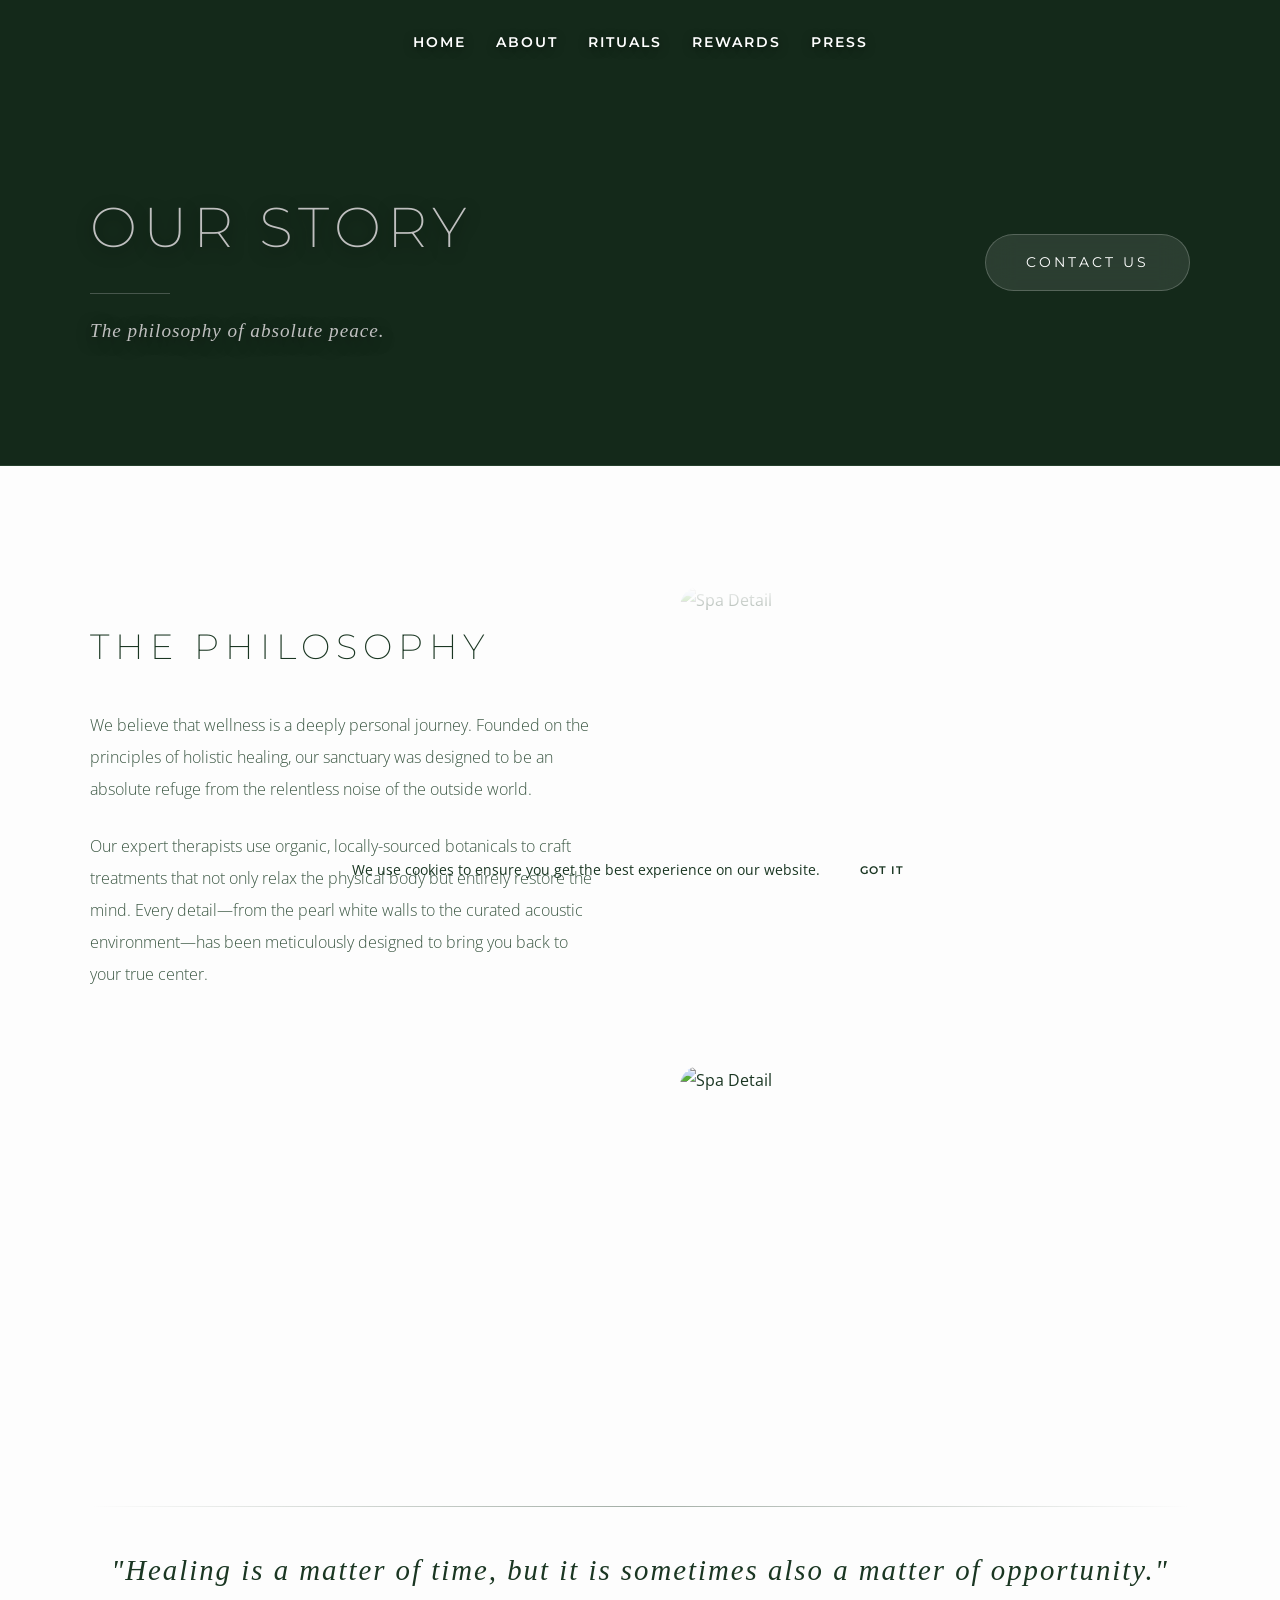
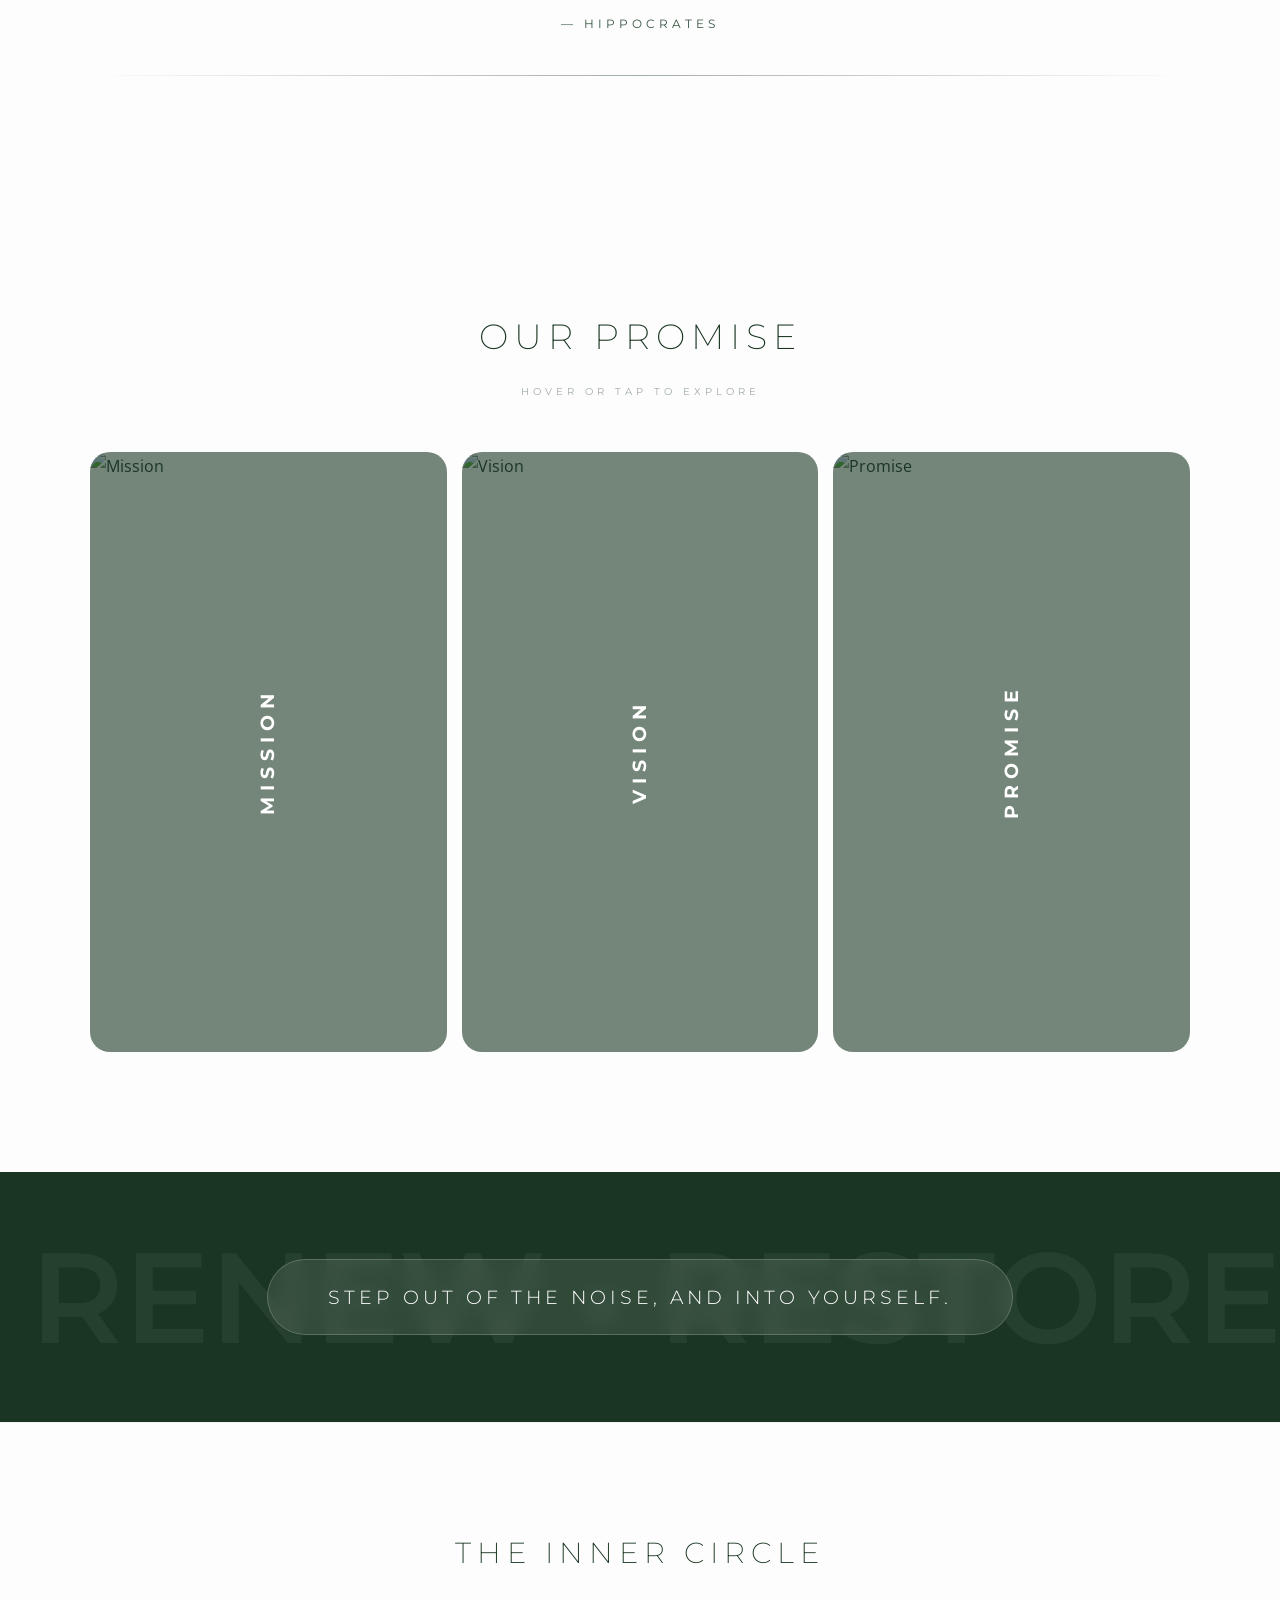
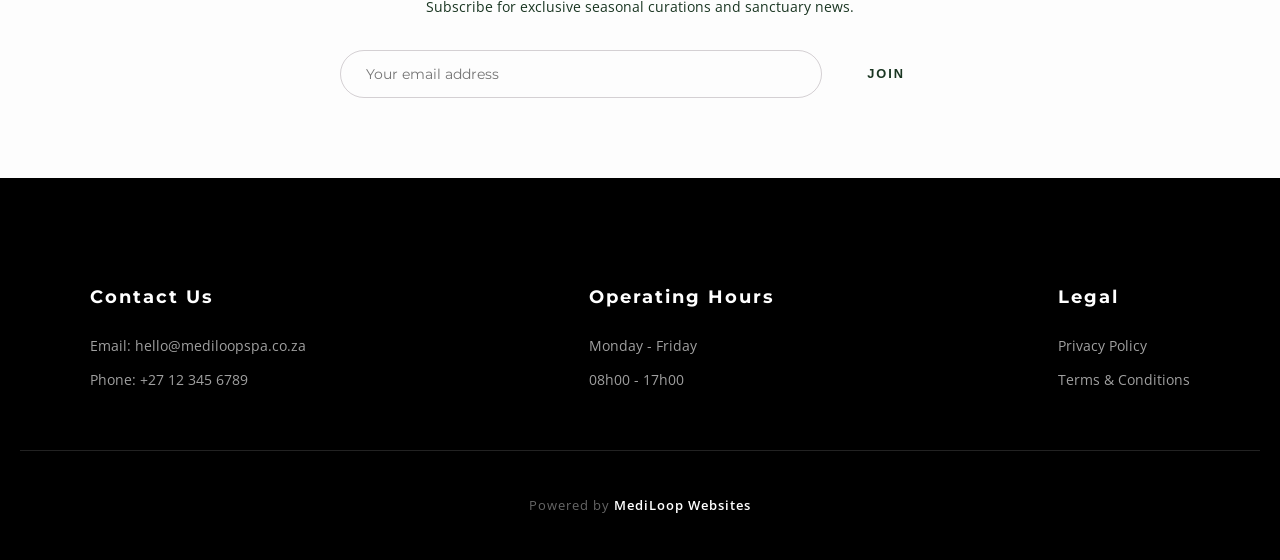
==== about.html @ dcdb5afd "Initial commit" ====
<!DOCTYPE html>
<html lang="en">
<head>
    <meta charset="UTF-8">
    <meta name="viewport" content="width=device-width, initial-scale=1.0">
    <title>MediLoop | Our Story</title>
    <link rel="stylesheet" href="globals.css">
</head>
<body>

    <nav>
        <a href="index.html">Home</a>
        <a href="about.html">About</a>
        <a href="rituals.html">Rituals</a>
        <a href="rewards.html">Rewards</a>
        <a href="press.html">Press</a>
    </nav>

    <header class="hero subpage-hero-new">
        <div class="container hero-split">
            <div class="hero-left">
                <h1>OUR STORY</h1>
                <hr class="hero-line">
                <p>The philosophy of absolute peace.</p>
            </div>
            <div class="hero-right">
                <a href="#" class="btn-glass">CONTACT US</a>
            </div>
        </div>
    </header>

    <section class="philosophy-sticky-section">
        <div class="container philosophy-grid">
            <div class="philosophy-text-wrapper">
                <div class="philosophy-text-sticky">
                    <h2 class="editorial-heading" style="color: var(--brand-anchor); margin-bottom: 30px;">THE PHILOSOPHY</h2>
                    <p>We believe that wellness is a deeply personal journey. Founded on the principles of holistic healing, our sanctuary was designed to be an absolute refuge from the relentless noise of the outside world.</p>
                    <p>Our expert therapists use organic, locally-sourced botanicals to craft treatments that not only relax the physical body but entirely restore the mind. Every detail—from the pearl white walls to the curated acoustic environment—has been meticulously designed to bring you back to your true center.</p>
                </div>
            </div>

            <div class="philosophy-image-window">
                <div class="philosophy-image-track">
                    <img src="https://vafzjdqepmuunwqhzunz.supabase.co/storage/v1/object/public/branding/Spa%20image%203.png" alt="Spa Detail" class="scroll-img">
                    <img src="https://vafzjdqepmuunwqhzunz.supabase.co/storage/v1/object/public/branding/Social%20Media.png" alt="Spa Detail" class="scroll-img">
                    <img src="https://vafzjdqepmuunwqhzunz.supabase.co/storage/v1/object/public/branding/Spa%20Image%201.png" alt="Spa Detail" class="scroll-img">

                    <img src="https://vafzjdqepmuunwqhzunz.supabase.co/storage/v1/object/public/branding/Spa%20image%203.png" alt="Spa Detail" class="scroll-img">
                    <img src="https://vafzjdqepmuunwqhzunz.supabase.co/storage/v1/object/public/branding/Social%20Media.png" alt="Spa Detail" class="scroll-img">
                    <img src="https://vafzjdqepmuunwqhzunz.supabase.co/storage/v1/object/public/branding/Spa%20Image%201.png" alt="Spa Detail" class="scroll-img">
                </div>
            </div>
        </div>
    </section>

    <section class="quote-break-section">
        <div class="container text-center">
            <hr class="slick-fade-line">
            <h3 class="quote-break-text">"Healing is a matter of time, but it is sometimes also a matter of opportunity."</h3>
            <p class="quote-break-author">— HIPPOCRATES</p>
            <hr class="slick-fade-line">
        </div>
    </section>

    <section class="accordion-section">
        <div class="container">
            <h2 class="editorial-heading text-center" style="color: var(--brand-anchor); margin-bottom: 15px;">OUR PROMISE</h2>

            <p class="accordion-hint text-center">Hover or tap to explore</p>

            <div class="accordion-container">
                <div class="accordion-item">
                    <img src="https://vafzjdqepmuunwqhzunz.supabase.co/storage/v1/object/public/branding/SocialMedia3.png" alt="Mission">
                    <div class="accordion-overlay">
                        <h3 class="vertical-title">MISSION</h3>
                        <div class="accordion-content">
                            <h3>OUR MISSION</h3>
                            <p>To provide an unparalleled environment of peace and clinical excellence, empowering our clients to achieve profound physical and mental restoration.</p>
                        </div>
                    </div>
                </div>
                <div class="accordion-item">
                    <img src="https://vafzjdqepmuunwqhzunz.supabase.co/storage/v1/object/public/branding/Social%20Media%204.png" alt="Vision">
                    <div class="accordion-overlay">
                        <h3 class="vertical-title">VISION</h3>
                        <div class="accordion-content">
                            <h3>OUR VISION</h3>
                            <p>To become the leading sanctuary for holistic wellness, seamlessly blending ancient healing traditions with modern, sophisticated luxury.</p>
                        </div>
                    </div>
                </div>
                <div class="accordion-item">
                    <img src="https://vafzjdqepmuunwqhzunz.supabase.co/storage/v1/object/public/branding/Social%20Media%202.png" alt="Promise">
                    <div class="accordion-overlay">
                        <h3 class="vertical-title">PROMISE</h3>
                        <div class="accordion-content">
                            <h3>OUR PROMISE</h3>
                            <p>We promise uncompromising attention to detail, complete discretion, and a deeply personalized journey tailored uniquely to your body's needs.</p>
                        </div>
                    </div>
                </div>
            </div>
        </div>
    </section>

    <section class="manifesto-marquee">
        <div class="marquee-bg">
            <span>RESTORE • RECONNECT • RENEW • RESTORE • RECONNECT • RENEW •</span>
        </div>
        <div class="manifesto-pill-box">
            <h3>STEP OUT OF THE NOISE, AND INTO YOURSELF.</h3>
        </div>
    </section>

    <section class="newsletter-section" style="background-color: var(--brand-canvas); padding: 80px 20px; border-top: 1px solid rgba(46, 26, 41, 0.05);">
        <div class="container text-center" style="max-width: 600px;">
            <h2 class="editorial-heading" style="color: var(--brand-anchor); margin-bottom: 15px; font-size: 1.8rem;">THE INNER CIRCLE</h2>
            <p style="color: var(--text-main); margin-bottom: 30px; font-size: 0.9rem;">Subscribe for exclusive seasonal curations and sanctuary news.</p>
            <div style="display: flex; gap: 10px; justify-content: center; flex-wrap: wrap;">
                <input type="email" id="subscriber-email" placeholder="Your email address" style="flex: 1; min-width: 250px; padding: 15px 25px; border-radius: 30px; border: 1px solid rgba(46, 26, 41, 0.2); outline: none; font-family: 'Montserrat', sans-serif; font-size: 0.85rem; background: transparent; color: var(--text-main);">
                <button onclick="submitEmail()" style="background: var(--brand-anchor); color: var(--brand-canvas); border: none; padding: 15px 35px; border-radius: 30px; cursor: pointer; text-transform: uppercase; letter-spacing: 2px; font-size: 0.8rem; font-weight: bold; transition: transform 0.3s;">Join</button>
            </div>
            <p id="subscription-msg" style="font-size: 0.8rem; margin-top: 15px; display: none;"></p>
        </div>
    </section>

    <footer class="footer-dark">
        <div class="footer-grid">
            <div class="footer-col">
                <h4>Contact Us</h4>
                <p>Email: hello@mediloopspa.co.za</p>
                <p>Phone: +27 12 345 6789</p>
            </div>
            <div class="footer-col">
                <h4>Operating Hours</h4>
                <p>Monday - Friday</p>
                <p>08h00 - 17h00</p>
            </div>
            <div class="footer-col">
                <h4>Legal</h4>
                <a href="#">Privacy Policy</a>
                <a href="#">Terms & Conditions</a>
            </div>
        </div>
        <div class="footer-bottom">
            <p>Powered by <a href="https://mediloop.co.za">MediLoop Websites</a></p>
        </div>
    </footer>

    <div id="cookie-banner" style="position: fixed; bottom: 0; left: 0; width: 100%; background: var(--brand-anchor); color: var(--brand-canvas); padding: 15px 20px; text-align: center; z-index: 9999; font-family: 'Open Sans', sans-serif; font-size: 0.85rem; box-sizing: border-box; display: flex; justify-content: center; align-items: center; gap: 15px; flex-wrap: wrap;">
        <span>We use cookies to ensure you get the best experience on our website.</span>
        <button onclick="acceptCookies()" style="padding: 8px 25px; background: var(--brand-canvas); color: var(--brand-anchor); border: none; border-radius: 20px; cursor: pointer; font-weight: 600; font-family: 'Montserrat', sans-serif; text-transform: uppercase; letter-spacing: 1px; font-size: 0.7rem; transition: transform 0.3s;">Got it</button>
    </div>

    <script>
        // Cookie Banner Logic
        function acceptCookies() {
            document.getElementById('cookie-banner').style.display = 'none';
            localStorage.setItem('cookiesAccepted', 'true');
        }
        window.onload = function() {
            if (localStorage.getItem('cookiesAccepted') === 'true') {
                const banner = document.getElementById('cookie-banner');
                if (banner) banner.style.display = 'none';
            }
        };

        // Newsletter Logic
        async function submitEmail() {
            const emailInput = document.getElementById('subscriber-email');
            const msgBox = document.getElementById('subscription-msg');
            const email = emailInput.value.trim();

            if (!email || !email.includes('@')) {
                msgBox.style.display = 'block';
                msgBox.style.color = '#ff6b6b';
                msgBox.innerText = "Please enter a valid email address.";
                return;
            }

            // REMINDER: Replace these with your actual Supabase Keys and set up Vercel Environment Variables!
            const supabaseUrl = 'SUPABAS_URL_KEY;
            const supabaseKey = 'SUPABAS_ANON_KEY;

            try {
                const response = await fetch(`${supabaseUrl}/rest/v1/mailing_list`, {
                    method: 'POST',
                    headers: {
                        'apikey': supabaseKey,
                        'Authorization': `Bearer ${supabaseKey}`,
                        'Content-Type': 'application/json',
                        'Prefer': 'return=minimal'
                    },
                    body: JSON.stringify({ email_address: email })
                });

                if (response.ok) {
                    msgBox.style.display = 'block';
                    msgBox.style.color = 'var(--brand-accent)'; 
                    msgBox.innerText = "Welcome to the Inner Circle.";
                    emailInput.value = ''; 
                } else {
                    throw new Error("Already subscribed or network error.");
                }
            } catch (error) {
                msgBox.style.display = 'block';
                msgBox.style.color = 'var(--brand-medium)'; 
                msgBox.innerText = "You are already on our list, or an error occurred.";
            }
        }
    </script>
</body>
</html>
---- globals.css ----
/* =========================================
   MASTER SPA TEMPLATE STYLES
   ========================================= */

@import url('https://fonts.googleapis.com/css2?family=Great+Vibes&family=Playfair+Display:ital,wght@0,400;0,600;1,400&family=Montserrat:wght@200;300;400;600&family=Open+Sans:wght@300;400;600&display=swap');

:root {
    --bg-pearl: #FDFDFD;
    --forest-green: #1A3622;
    --text-muted: #3A5642;
}

/* --- GLOBAL LAYOUT FIXES --- */
html, body {
    margin: 0;
    padding: 0;
    width: 100%;
    overflow-x: hidden; 
    scroll-behavior: smooth;
}

body {
    font-family: 'Open Sans', sans-serif;
    background-color: var(--bg-pearl);
    color: var(--forest-green);
    line-height: 1.8;
}

h1, h2, h3, h4, .btn, .btn-glass-hero, .metric-number {
    font-family: 'Montserrat', sans-serif;
    letter-spacing: 2px;
}

.container {
    max-width: 1100px;
    margin: 0 auto;
    padding: 0 20px;
}
.text-center {
    text-align: center;
}

/* --- PERFECTED TRANSPARENT NAVIGATION BAR --- */
nav {
    position: absolute; /* Keeps it purely at the top of the page without following down */
    top: 0; left: 0; width: 100%;
    background-color: transparent; /* Completely clear */
    padding: 30px 0;
    z-index: 1000;
    display: flex;
    justify-content: center;
    align-items: center;
}
nav a { 
    margin: 0 15px; 
    text-decoration: none; 
    color: #FFFFFF; 
    font-size: 0.85rem; 
    font-weight: 600; 
    text-transform: uppercase; 
    transition: color 0.3s ease;
    white-space: nowrap; 
    font-family: 'Montserrat', sans-serif;
    letter-spacing: 2px;
    text-shadow: 0 2px 10px rgba(0, 0, 0, 0.5); /* Ensures text is visible over the image */
}
nav a:hover {
    color: var(--forest-green);
}

/* --- FULL-SCREEN HERO SECTION --- */
.hero {
    height: 100vh;
    width: 100%;
    background: url('https://vafzjdqepmuunwqhzunz.supabase.co/storage/v1/object/public/branding/MediLoop%20Websites.png') center/cover no-repeat;
    display: flex;
    align-items: center;
    justify-content: center;
    text-align: center;
    position: relative;
}
.hero::before {
    content: '';
    position: absolute;
    top: 0; left: 0; width: 100%; height: 100%;
    background: rgba(0, 0, 0, 0.25); 
}
.hero-content {
    position: relative;
    z-index: 1;
    display: flex;
    flex-direction: column;
    align-items: center;
}
.hero-pre-title {
    font-family: 'Montserrat', sans-serif;
    font-weight: 300;
    font-size: 0.9rem;
    letter-spacing: 8px;
    text-transform: uppercase;
    color: #FFFFFF;
    margin-bottom: 20px;
}
.hero-main-title {
    margin: 0 0 20px 0;
    line-height: 0.8; /* Pulls the words closer together */
    text-align: center;
}
.serif-title {
    font-family: 'Playfair Display', serif;
    font-size: 3.5rem;
    font-weight: 400;
    color: #FFFFFF;
    letter-spacing: 4px;
}
.script-title {
    font-family: 'Great Vibes', cursive;
    font-size: 7.5rem; /* Massive flowing script */
    font-weight: 400;
    color: #FFFFFF;
    display: block;
    margin-top: -25px; /* Overlaps it over the serif text */
    margin-left: 60px; /* Pushes it slightly right for asymmetry */
    text-shadow: 0 0 20px rgba(255, 255, 255, 0.4); /* Adds the subtle glow from the photo */
}
.hero-quote {
    font-size: 1rem;
    font-weight: 300;
    margin-bottom: 40px;
    color: rgba(255, 255, 255, 0.9);
    letter-spacing: 1px;
}

/* --- THE NEW GLASSMORPHIC HERO BUTTON --- */
.btn-glass-hero {
    display: inline-block;
    padding: 15px 50px;
    background: rgba(255, 255, 255, 0.1); 
    backdrop-filter: blur(8px);
    -webkit-backdrop-filter: blur(8px);
    border: 2px solid var(--forest-green); /* Thick green border */
    color: #FFFFFF;
    text-decoration: none;
    border-radius: 40px;
    text-transform: uppercase;
    font-size: 0.9rem;
    font-weight: 600;
    letter-spacing: 2px;
    transition: all 0.3s ease;
    text-shadow: 0 2px 10px rgba(0,0,0,0.4); 
}
.btn-glass-hero:hover {
    background: var(--forest-green);
    color: var(--bg-pearl);
    transform: translateY(-3px);
    box-shadow: 0 10px 20px rgba(26, 54, 34, 0.3);
}

/* Regular button style kept for other elements if needed */
.btn {
    display: inline-block;
    padding: 15px 70px; 
    background-color: var(--forest-green);
    color: var(--bg-pearl);
    text-decoration: none;
    border-radius: 30px;
    text-transform: uppercase;
    font-size: 0.85rem;
    font-weight: 600;
    transition: transform 0.3s, box-shadow 0.3s;
}
.btn:hover { 
    transform: translateY(-3px); 
    box-shadow: 0 10px 20px rgba(26, 54, 34, 0.2); 
}

/* --- WELCOME SECTION --- */
.welcome-section {
    max-width: 800px; 
    margin: 120px auto;
    padding: 0 20px;
    text-align: center; 
}
.welcome-text h2 { 
    font-family: 'Montserrat', sans-serif;
    font-weight: 200; 
    font-size: 2.2rem; 
    margin-bottom: 30px; 
    text-transform: uppercase; 
    letter-spacing: 6px; 
    color: var(--forest-green);
    line-height: 1.4;
}
.welcome-text p {
    font-size: 1rem;
    color: var(--text-muted);
    margin-bottom: 20px;
    line-height: 2; 
}

/* --- GLASSMORPHIC METRICS SECTION (WITH GLOW) --- */
.metrics-section {
    padding: 120px 20px;
    position: relative;
    background: url('https://vafzjdqepmuunwqhzunz.supabase.co/storage/v1/object/public/branding/Onboarding.jpg') center/cover no-repeat;
    display: flex;
    justify-content: center;
    align-items: center;
}
.metrics-glass-box {
    background: rgba(255, 255, 255, 0.65);
    max-width: 1100px;
    width: 100%;
    padding: 80px 40px;
    border-radius: 32px;
    box-shadow: 0 20px 40px rgba(0, 0, 0, 0.08), inset 0 0 0 1px rgba(255, 255, 255, 0.8);
    backdrop-filter: blur(15px);
    -webkit-backdrop-filter: blur(15px);
    text-align: center;
}
.metrics-glass-box .section-title {
    font-family: 'Montserrat', sans-serif;
    font-weight: 200;
    font-size: 2.2rem;
    text-transform: uppercase;
    letter-spacing: 6px;
    color: var(--forest-green);
    margin-bottom: 60px;
}
.cards-grid {
    display: flex; 
    flex-wrap: wrap; 
    gap: 40px; 
    justify-content: center;
}
.metric-circle {
    width: 320px; 
    height: 320px; 
    border-radius: 50%;
    background-color: rgba(255, 255, 255, 0.85);
    box-shadow: 0 0 25px rgba(26, 54, 34, 0.4); 
    border: 1px solid rgba(26, 54, 34, 0.2);
    display: flex; 
    align-items: center; 
    justify-content: center;
    text-align: center; 
    padding: 30px; 
    box-sizing: border-box;
    transition: transform 0.5s ease, box-shadow 0.5s ease;
}
.metric-circle:hover { 
    transform: translateY(-8px); 
    box-shadow: 0 10px 40px rgba(26, 54, 34, 0.65); 
}
.metric-number { 
    font-size: 3rem; 
    font-weight: 200; 
    margin: 0 0 10px 0; 
    color: var(--forest-green); 
}
.metric-circle h4 { 
    font-size: 0.85rem; 
    font-weight: 600; 
    text-transform: uppercase; 
    margin: 0; 
    color: var(--text-muted); 
    letter-spacing: 2px;
}
.metric-circle p {
    font-size: 0.8rem;
    color: var(--text-muted);
    margin-top: 10px;
    margin-bottom: 0;
    line-height: 1.6;
    text-transform: none;
    letter-spacing: 0.5px;
    font-weight: 400;
}

/* --- EDITORIAL RITUALS SECTION (DARK SCROLLABLE) --- */
.editorial-rituals {
    background-color: var(--forest-green); 
    padding: 120px 0 80px 0;
    border-top: 1px solid rgba(255, 255, 255, 0.05);
    position: relative; 
}
.editorial-heading {
    font-family: 'Montserrat', sans-serif;
    font-weight: 200;
    font-size: 2.2rem;
    text-transform: uppercase;
    letter-spacing: 6px;
    color: #FFFFFF;
    margin-bottom: 60px;
}
.editorial-scroll-container {
    display: flex;
    gap: 30px;
    overflow-x: auto;
    padding-bottom: 20px;
    scroll-snap-type: x mandatory;
    -webkit-overflow-scrolling: touch;
    scrollbar-width: none; 
}
.editorial-scroll-container::-webkit-scrollbar {
    display: none; 
}
.editorial-card {
    min-width: 320px; 
    flex: 0 0 auto;
    display: flex;
    flex-direction: column;
    scroll-snap-align: start;
}
.editorial-img {
    width: 100%;
    height: 260px;
    object-fit: cover;
    display: block;
}
.editorial-info {
    border: 1px solid rgba(255, 255, 255, 0.3); 
    border-top: none; 
    padding: 25px 20px;
    text-align: left; 
    background-color: transparent;
    flex-grow: 1; 
}
.editorial-meta {
    font-size: 0.65rem;
    text-transform: uppercase;
    letter-spacing: 2px;
    color: rgba(255, 255, 255, 0.7); 
    margin: 0 0 15px 0;
}
.editorial-info h3 {
    font-family: 'Montserrat', sans-serif;
    font-weight: 300;
    font-size: 1.3rem;
    margin: 0 0 10px 0;
    color: #FFFFFF; 
    text-transform: none; 
}
.editorial-price {
    font-size: 0.75rem;
    color: rgba(255, 255, 255, 0.7); 
    margin: 0;
}
.scroll-indicator {
    text-align: right;
    font-size: 0.65rem;
    text-transform: uppercase;
    letter-spacing: 3px;
    color: rgba(255, 255, 255, 0.5);
    margin-top: 20px;
    padding-right: 10px;
    font-family: 'Montserrat', sans-serif;
}

/* --- EDITORIAL PRESS SECTION (STAGGERED SLIDE-IN) --- */
.press-section {
    position: relative;
    padding: 150px 20px;
    background: url('https://vafzjdqepmuunwqhzunz.supabase.co/storage/v1/object/public/branding/Payment%20background.jpg') center/cover no-repeat;
}
.press-section::before {
    content: '';
    position: absolute;
    top: 0; left: 0; right: 0; bottom: 0;
    background: rgba(80, 60, 40, 0.75); 
    z-index: 1;
}
.press-content {
    position: relative;
    z-index: 2;
    max-width: 1100px;
    margin: 0 auto;
}
.press-heading {
    font-family: 'Montserrat', sans-serif;
    font-weight: 200; 
    font-size: 2.5rem;
    color: #FFFFFF;
    margin-bottom: 70px;
    letter-spacing: 8px; 
    text-transform: uppercase; 
}
.press-grid {
    display: grid;
    grid-template-columns: repeat(3, 1fr); 
    gap: 50px;
}
.press-card {
    text-align: left; 
}
.quote-mark {
    font-size: 4rem;
    font-family: Georgia, serif; 
    color: #FFFFFF;
    line-height: 0.5;
    margin-bottom: 20px;
    display: block;
}
.press-text {
    font-size: 0.95rem;
    line-height: 1.8;
    color: rgba(255, 255, 255, 0.9);
    margin-bottom: 25px;
    font-weight: 300;
}
.press-author {
    font-size: 0.8rem;
    font-weight: 600;
    text-transform: uppercase;
    letter-spacing: 2px;
    color: #FFFFFF;
    margin: 0;
}

/* Slide-in Animation Setup */
.press-card.slide-in {
    opacity: 0;
    transform: translateX(40px); 
    transition: all 0.8s cubic-bezier(0.25, 0.46, 0.45, 0.94);
}
.press-card.slide-in.show {
    opacity: 1;
    transform: translateX(0); 
}
.press-card.slide-in:nth-child(1) { transition-delay: 0s; }
.press-card.slide-in:nth-child(2) { transition-delay: 0.2s; }
.press-card.slide-in:nth-child(3) { transition-delay: 0.4s; }


/* --- STACKED ALBUM SOCIALS SECTION --- */
.socials-section { 
    padding: 120px 20px; 
    background-color: var(--bg-pearl);
}
.socials-heading {
    font-family: 'Montserrat', sans-serif;
    font-weight: 200;
    font-size: 2.2rem;
    text-transform: uppercase;
    letter-spacing: 6px;
    color: var(--forest-green);
    margin-bottom: 10px;
}
.social-handle {
    display: inline-block;
    font-size: 0.9rem;
    color: var(--text-muted);
    letter-spacing: 2px;
    margin-bottom: 60px;
    text-decoration: none;
    transition: color 0.3s;
}
.social-handle:hover {
    color: var(--forest-green);
}
.socials-stack {
    position: relative;
    width: 320px;
    height: 320px;
    margin: 0 auto 80px auto;
}
.social-img {
    position: absolute;
    top: 0; left: 0;
    width: 100%;
    height: 100%;
    object-fit: cover;
    border-radius: 20px;
    box-shadow: 0 10px 30px rgba(0,0,0,0.15);
    transition: all 0.5s cubic-bezier(0.25, 0.46, 0.45, 0.94);
}
.stack-1 { transform: rotate(-8deg) translate(-25px, 15px) scale(0.9); z-index: 1; opacity: 0.7; }
.stack-2 { transform: rotate(6deg) translate(25px, 5px) scale(0.95); z-index: 2; opacity: 0.85; }
.stack-3 { transform: rotate(-3deg) translate(-10px, -10px) scale(0.98); z-index: 3; opacity: 0.95; }
.stack-top { transform: rotate(0deg) translate(0, 0); z-index: 4; }

.socials-stack:hover .stack-1 { transform: rotate(-15deg) translate(-45px, 25px) scale(0.9); opacity: 0.9; }
.socials-stack:hover .stack-2 { transform: rotate(12deg) translate(45px, 15px) scale(0.95); opacity: 0.95; }
.socials-stack:hover .stack-3 { transform: rotate(-6deg) translate(-25px, -15px) scale(0.98); opacity: 1; }

.social-buttons { 
    display: flex; 
    justify-content: center; 
    gap: 20px; 
}
.social-btn {
    padding: 12px 40px; 
    border: 1px solid var(--forest-green);
    color: var(--forest-green); 
    text-decoration: none; 
    border-radius: 30px; 
    font-family: 'Montserrat', sans-serif;
    font-size: 0.8rem; 
    font-weight: 400; 
    text-transform: uppercase;
    letter-spacing: 2px;
    transition: all 0.3s ease;
}
.social-btn:hover { 
    background: var(--forest-green); 
    color: var(--bg-pearl); 
}

/* --- STRICT DARK FOOTER --- */
.footer-dark {
    background-color: #000000;
    color: #ffffff;
    padding: 80px 20px 30px 20px;
    font-size: 0.9rem;
}
.footer-grid {
    max-width: 1100px; margin: 0 auto; display: flex; flex-wrap: wrap; justify-content: space-between; gap: 40px; margin-bottom: 50px;
}
.footer-col h4 { color: #ffffff; margin-bottom: 20px; font-size: 1.1rem; letter-spacing: 2px;}
.footer-col p, .footer-col a { color: #a0a0a0; margin: 8px 0; text-decoration: none; display: block; transition: color 0.3s;}
.footer-col a:hover { color: #ffffff; }
.footer-bottom { border-top: 1px solid #222; padding-top: 30px; text-align: center; color: #666; font-size: 0.8rem; letter-spacing: 1px; }
.footer-bottom a { color: #ffffff; text-decoration: none; font-weight: 600;}


/* =========================================
   ABOUT PAGE: LUXURY EDITORIAL STYLES
   ========================================= */

/* 1. Focus Reveal Hero */
.subpage-hero {
    height: 70vh;
    background: url('https://vafzjdqepmuunwqhzunz.supabase.co/storage/v1/object/public/branding/Payment%20background.jpg') center/cover no-repeat;
    position: relative;
    overflow: hidden;
}
.subpage-hero::before {
    content: '';
    position: absolute;
    top: 0; left: 0; width: 100%; height: 100%;
    background: inherit;
    filter: blur(20px);
    transform: scale(1.2);
    animation: clearFocus 2s cubic-bezier(0.25, 1, 0.5, 1) forwards;
}
.subpage-hero::after {
    content: '';
    position: absolute;
    top: 0; left: 0; width: 100%; height: 100%;
    background: rgba(26, 54, 34, 0.4); 
}
.reveal-text {
    opacity: 0;
    transform: translateY(20px);
    animation: fadeUpText 1.5s ease 0.5s forwards;
}
@keyframes clearFocus {
    to { filter: blur(0px); transform: scale(1); }
}
@keyframes fadeUpText {
    to { opacity: 1; transform: translateY(0); }
}

/* 2. Philosophy Infinite Vertical Scroll */
.philosophy-sticky-section {
    padding: 120px 20px;
    background-color: var(--bg-pearl);
}
.philosophy-grid {
    display: grid;
    grid-template-columns: 1fr 1fr;
    gap: 80px;
    align-items: start; 
}
.philosophy-text-sticky {
    position: sticky;
    top: 150px; 
}
.philosophy-text-sticky p {
    font-size: 1rem;
    color: var(--text-muted);
    line-height: 2;
    margin-bottom: 25px;
    font-weight: 300;
}
.philosophy-image-window {
    height: 80vh; 
    overflow: hidden; 
    position: relative;
    border-radius: 20px;
    mask-image: linear-gradient(to bottom, transparent, black 10%, black 90%, transparent); 
    -webkit-mask-image: linear-gradient(to bottom, transparent, black 10%, black 90%, transparent);
}
.philosophy-image-track {
    display: flex;
    flex-direction: column;
    animation: scrollVertical 25s linear infinite;
}
.scroll-img {
    width: 100%;
    height: 450px;
    object-fit: cover;
    border-radius: 20px;
    margin-bottom: 30px; 
    flex-shrink: 0;
}
.philosophy-image-window:hover .philosophy-image-track {
    animation-play-state: paused; 
}
@keyframes scrollVertical {
    0% { transform: translateY(0); }
    100% { transform: translateY(-50%); } 
}

/* 3. The Quote Break */
.quote-break-section {
    padding: 80px 20px;
    background-color: var(--bg-pearl); 
}
.slick-fade-line {
    border: 0;
    height: 1px;
    background: linear-gradient(90deg, transparent, rgba(26, 54, 34, 0.4), transparent);
    width: 100%;
    margin: 0 auto;
}
.quote-break-text {
    font-family: Georgia, serif; 
    font-size: 1.8rem;
    font-style: italic;
    font-weight: 300;
    color: var(--forest-green);
    margin: 40px 0 20px 0;
    line-height: 1.6;
}
.quote-break-author {
    font-family: 'Montserrat', sans-serif;
    font-size: 0.75rem;
    letter-spacing: 4px;
    text-transform: uppercase;
    color: var(--text-muted);
    margin-bottom: 40px;
}

/* 4. Expanding Image Accordion */
.accordion-section {
    padding: 120px 20px;
    background-color: var(--bg-pearl);
}
.accordion-hint {
    font-family: 'Montserrat', sans-serif;
    font-size: 0.65rem;
    text-transform: uppercase;
    letter-spacing: 4px;
    color: rgba(26, 54, 34, 0.4); 
    margin-bottom: 50px; 
}
.accordion-container {
    display: flex;
    gap: 15px;
    height: 600px;
    max-width: 1100px;
    margin: 0 auto;
}
.accordion-item {
    position: relative;
    flex: 1; 
    border-radius: 20px; 
    overflow: hidden;
    cursor: pointer;
    transition: flex 0.6s cubic-bezier(0.25, 1, 0.5, 1); 
}
.accordion-item img {
    position: absolute;
    top: 0; left: 0; width: 100%; height: 100%;
    object-fit: cover;
    transition: transform 0.6s ease;
}
.accordion-overlay {
    position: absolute;
    top: 0; left: 0; width: 100%; height: 100%;
    background: rgba(26, 54, 34, 0.6); 
    transition: background 0.6s ease;
    display: flex;
    align-items: center;
    justify-content: center;
}
.vertical-title {
    color: white;
    font-family: 'Montserrat', sans-serif;
    letter-spacing: 6px;
    writing-mode: vertical-rl;
    text-orientation: mixed;
    transform: rotate(180deg);
    transition: opacity 0.4s ease;
}
.accordion-content {
    position: absolute;
    bottom: 40px; left: 40px; right: 40px;
    color: white;
    opacity: 0;
    transform: translateY(20px);
    transition: all 0.4s ease;
    text-align: left;
}
.accordion-content h3 {
    font-family: 'Montserrat', sans-serif;
    letter-spacing: 4px;
    margin-bottom: 10px;
}
.accordion-item:hover {
    flex: 4; 
}
.accordion-item:hover .accordion-overlay {
    background: rgba(0, 0, 0, 0.2); 
}
.accordion-item:hover .vertical-title {
    opacity: 0; 
}
.accordion-item:hover .accordion-content {
    opacity: 1; 
    transform: translateY(0);
    transition-delay: 0.3s;
}

/* 5. Manifesto Marquee (Slim & Pill) */
.manifesto-marquee {
    position: relative;
    height: 250px; 
    background-color: var(--forest-green);
    display: flex;
    align-items: center;
    justify-content: center;
    overflow: hidden;
}
.marquee-bg {
    position: absolute;
    white-space: nowrap;
    opacity: 0.05; 
    font-family: 'Montserrat', sans-serif;
    font-size: 8rem;
    font-weight: 600;
    color: white;
    animation: scrollMarquee 40s linear infinite;
}
.manifesto-pill-box {
    position: relative;
    z-index: 2;
    background: rgba(255, 255, 255, 0.1);
    backdrop-filter: blur(10px);
    border: 1px solid rgba(255, 255, 255, 0.2);
    padding: 20px 60px;
    border-radius: 100px; 
}
.manifesto-pill-box h3 {
    color: white;
    font-family: 'Montserrat', sans-serif;
    font-weight: 300;
    font-size: 1.2rem; 
    text-transform: uppercase;
    letter-spacing: 4px;
    margin: 0;
}


/* =========================================
   RITUALS & SERVICES PAGE STYLES
   ========================================= */

/* 1. Breathing Hero */
.breathing-hero {
    height: 70vh;
    position: relative;
    overflow: hidden;
}
.breathing-hero::before {
    content: '';
    position: absolute;
    top: 0; left: 0; width: 100%; height: 100%;
    background: linear-gradient(rgba(10, 20, 15, 0.5), rgba(10, 20, 15, 0.5)), url('https://vafzjdqepmuunwqhzunz.supabase.co/storage/v1/object/public/branding/MediLoop%20Websites.png') center/cover no-repeat;
    animation: breatheHero 10s infinite alternate ease-in-out;
}
@keyframes breatheHero {
    0% { transform: scale(1); }
    100% { transform: scale(1.04); } /* Gentle 4% zoom mimicking a breath */
}

/* 2. Interactive Mood Menu */
.mood-menu-section {
    position: relative;
    min-height: 100vh;
    padding: 120px 0;
    display: flex;
    align-items: center;
    color: #FFFFFF;
}
.mood-bg {
    position: absolute;
    top: 0; left: 0; width: 100%; height: 100%;
    background-size: cover;
    background-position: center;
    opacity: 0;
    transition: opacity 0.8s cubic-bezier(0.25, 0.46, 0.45, 0.94);
    z-index: 1;
}
.mood-bg.active {
    opacity: 1;
}
.mood-content-wrapper {
    position: relative;
    z-index: 2;
    width: 100%;
    display: flex;
    flex-direction: column;
    align-items: center;
}
.mood-filter-bar {
    text-align: center;
    margin-bottom: 80px;
    width: 100%;
}
.mood-prompt {
    font-family: 'Montserrat', sans-serif;
    font-weight: 200;
    font-size: 1.5rem;
    letter-spacing: 6px;
    margin-bottom: 30px;
}
.mood-buttons {
    display: flex;
    gap: 15px;
    justify-content: center;
    flex-wrap: wrap;
}
.mood-btn {
    background: transparent;
    border: 1px solid rgba(255, 255, 255, 0.3);
    color: rgba(255, 255, 255, 0.7);
    padding: 10px 25px;
    border-radius: 30px;
    font-family: 'Montserrat', sans-serif;
    font-size: 0.8rem;
    letter-spacing: 2px;
    cursor: pointer;
    transition: all 0.3s ease;
}
.mood-btn:hover, .mood-btn.active {
    background: #FFFFFF;
    color: var(--forest-green);
    border-color: #FFFFFF;
}

/* 3. Expandable Treatment Lists */
.mood-lists-container {
    width: 100%;
    max-width: 800px;
}
.mood-list {
    display: none;
    flex-direction: column;
    gap: 15px;
}
.mood-list.active {
    display: flex;
    animation: fadeInList 0.8s ease forwards;
}
@keyframes fadeInList {
    from { opacity: 0; transform: translateY(20px); }
    to { opacity: 1; transform: translateY(0); }
}
.treatment-item {
    border-bottom: 1px solid rgba(255, 255, 255, 0.2);
}
.treatment-header {
    display: flex;
    justify-content: space-between;
    align-items: center;
    padding: 25px 0;
    cursor: pointer;
}
.treatment-title-area h3 {
    font-family: 'Montserrat', sans-serif;
    font-weight: 300;
    font-size: 1.4rem;
    margin: 0 0 5px 0;
    text-transform: none;
}
.treatment-meta {
    font-size: 0.75rem;
    letter-spacing: 2px;
    color: rgba(255, 255, 255, 0.6);
}
.treatment-price {
    font-family: 'Montserrat', sans-serif;
    font-size: 1.2rem;
    font-weight: 300;
}
.treatment-expansion {
    max-height: 0;
    overflow: hidden;
    transition: max-height 0.5s cubic-bezier(0.25, 1, 0.5, 1);
}
.treatment-item.expanded .treatment-expansion {
    max-height: 300px; /* Provides enough room to slide open smoothly */
}
.botanicals {
    font-family: Georgia, serif;
    font-style: italic;
    color: rgba(255, 255, 255, 0.8);
    font-size: 0.95rem;
    margin: 10px 0 25px 0;
}
.btn-reserve {
    display: inline-block;
    padding: 10px 30px;
    background: #FFFFFF;
    color: var(--forest-green);
    text-decoration: none;
    border-radius: 30px;
    font-size: 0.75rem;
    font-weight: 600;
    text-transform: uppercase;
    letter-spacing: 2px;
    margin-bottom: 30px;
    transition: transform 0.3s;
}
.btn-reserve:hover {
    transform: translateY(-2px);
}

/* --- The Etiquette Section (White Space Break) --- */
.etiquette-section {
    background-color: var(--bg-pearl);
    padding: 120px 20px;
}
.etiquette-grid {
    display: grid;
    grid-template-columns: repeat(3, 1fr);
    gap: 40px;
    max-width: 900px;
    margin: 0 auto;
}
.etiquette-item h4 {
    font-family: 'Montserrat', sans-serif;
    font-weight: 400;
    font-size: 1.1rem;
    color: var(--forest-green);
    letter-spacing: 3px;
    text-transform: uppercase;
    margin-bottom: 15px;
}
.etiquette-item p {
    font-size: 0.9rem;
    color: var(--text-muted);
    line-height: 1.8;
}

/* 4. The Gift Card Bookend Section */
.gift-card-section {
    background-color: rgba(20, 40, 25, 1); /* Very dark olive/forest green */
    padding: 120px 20px;
}
.gift-grid {
    display: grid;
    grid-template-columns: 1fr 1fr;
    gap: 60px;
    align-items: center;
}
.gift-text p {
    color: rgba(255, 255, 255, 0.8);
    line-height: 1.8;
    margin-bottom: 40px;
    font-size: 1rem;
}
.btn-transparent {
    display: inline-block;
    padding: 15px 40px;
    border: 1px solid #FFFFFF;
    color: #FFFFFF;
    text-decoration: none;
    border-radius: 30px;
    font-size: 0.85rem;
    font-weight: 600;
    text-transform: uppercase;
    letter-spacing: 2px;
    transition: all 0.3s ease;
}
.btn-transparent:hover {
    background: #FFFFFF;
    color: var(--forest-green);
}
.gift-image img {
    width: 100%;
    height: 400px;
    object-fit: cover;
    border-radius: 20px;
    box-shadow: 0 15px 40px rgba(0, 0, 0, 0.3);
}

/* =========================================
   REWARDS PAGE STYLES
   ========================================= */

/* 1. Monthly Curations (Asymmetric Overlap) */
.curations-section {
    padding: 120px 20px;
    background-color: var(--bg-pearl);
}
.curation-block {
    display: flex;
    align-items: center;
    max-width: 1000px;
    margin: 0 auto 100px auto;
    position: relative;
}
.curation-block.reverse {
    flex-direction: row-reverse;
}
.curation-img {
    width: 60%;
    height: 500px;
    object-fit: cover;
    border-radius: 20px;
    box-shadow: 0 20px 40px rgba(0,0,0,0.1);
}
.curation-card {
    width: 50%;
    background: rgba(255, 255, 255, 0.85);
    backdrop-filter: blur(15px);
    padding: 50px;
    border-radius: 20px;
    border: 1px solid rgba(26, 54, 34, 0.1);
    box-shadow: 0 10px 30px rgba(0,0,0,0.05);
    margin-left: -10%; /* Creates the elegant overlap */
    text-align: left;
    position: relative;
    z-index: 2;
}
.curation-block.reverse .curation-card {
    margin-left: 0;
    margin-right: -10%;
}
.curation-tag {
    font-family: 'Montserrat', sans-serif;
    font-size: 0.7rem;
    text-transform: uppercase;
    letter-spacing: 4px;
    color: var(--forest-green);
    border-bottom: 1px solid var(--forest-green);
    padding-bottom: 5px;
    margin-bottom: 20px;
    display: inline-block;
}
.curation-card h3 {
    font-family: 'Montserrat', sans-serif;
    font-weight: 300;
    font-size: 2rem;
    color: var(--forest-green);
    margin: 0 0 15px 0;
}
.curation-card p {
    color: var(--text-muted);
    line-height: 1.8;
    margin-bottom: 30px;
}

/* 2. The Passport Timeline */
.passport-section {
    background-color: var(--forest-green);
    padding: 120px 20px;
    position: relative;
}
.passport-timeline {
    position: relative;
    max-width: 800px;
    margin: 0 auto;
}
/* The Vertical Thread */
.passport-timeline::after {
    content: '';
    position: absolute;
    width: 1px;
    background-color: rgba(255, 255, 255, 0.2);
    top: 0;
    bottom: 0;
    left: 50%;
    margin-left: -0.5px;
}
.timeline-item {
    padding: 10px 40px;
    position: relative;
    background-color: inherit;
    width: 50%;
    box-sizing: border-box;
    margin-bottom: 60px;
}
.timeline-item.left {
    left: 0;
    text-align: right;
}
.timeline-item.right {
    left: 50%;
    text-align: left;
}
/* The Glowing Dots */
.timeline-item::after {
    content: '';
    position: absolute;
    width: 15px;
    height: 15px;
    right: -8px;
    background-color: var(--bg-pearl);
    border-radius: 50%;
    top: 20px;
    z-index: 1;
    box-shadow: 0 0 15px rgba(255, 255, 255, 0.5);
}
.timeline-item.right::after {
    left: -8px;
}
.timeline-content {
    padding: 30px;
    background: rgba(255, 255, 255, 0.05);
    border: 1px solid rgba(255, 255, 255, 0.1);
    border-radius: 20px;
    transition: transform 0.3s, background 0.3s;
}
.timeline-content:hover {
    transform: translateY(-5px);
    background: rgba(255, 255, 255, 0.1);
}
.timeline-content h4 {
    font-family: 'Montserrat', sans-serif;
    font-size: 0.7rem;
    letter-spacing: 4px;
    text-transform: uppercase;
    color: rgba(255, 255, 255, 0.6);
    margin: 0 0 10px 0;
}
.timeline-content h3 {
    font-family: 'Montserrat', sans-serif;
    font-weight: 300;
    font-size: 1.5rem;
    color: #FFFFFF;
    margin: 0 0 15px 0;
}
.timeline-content p {
    color: rgba(255, 255, 255, 0.8);
    font-size: 0.9rem;
    line-height: 1.8;
    margin: 0;
}

/* =========================================
   JOURNAL & PRESS PAGE STYLES
   ========================================= */

/* Parallax Background for the Feed */
.journal-feed-section {
    padding: 120px 20px;
    background: linear-gradient(rgba(15, 30, 20, 0.9), rgba(15, 30, 20, 0.9)), url('https://vafzjdqepmuunwqhzunz.supabase.co/storage/v1/object/public/branding/Spa%20image%202.png') center/cover no-repeat;
    background-attachment: fixed; /* Creates the parallax scrolling effect */
    position: relative;
}

/* Glassmorphic Article Boxes */
.glass-article {
    display: flex;
    max-width: 1000px;
    margin: 0 auto 60px auto;
    background: rgba(255, 255, 255, 0.08); /* Extremely subtle white tint */
    backdrop-filter: blur(25px);
    -webkit-backdrop-filter: blur(25px);
    border: 1px solid rgba(255, 255, 255, 0.2);
    border-radius: 20px;
    overflow: hidden; /* Forces the image to clip to the soft corners */
    text-decoration: none;
    color: #FFFFFF;
    transition: all 0.5s cubic-bezier(0.25, 0.46, 0.45, 0.94);
}
.glass-article.reverse {
    flex-direction: row-reverse;
}
.glass-article:hover {
    transform: translateY(-8px);
    background: rgba(255, 255, 255, 0.12);
    border: 1px solid rgba(255, 255, 255, 0.5);
    box-shadow: 0 20px 40px rgba(0, 0, 0, 0.3);
}

/* Image Setup */
.article-image-box {
    width: 45%;
    position: relative;
    overflow: hidden;
}
.article-image-box img {
    width: 100%;
    height: 100%;
    min-height: 350px;
    object-fit: cover;
    transition: transform 0.8s ease;
}
.glass-article:hover .article-image-box img {
    transform: scale(1.05); /* Gentle zoom on hover */
}

/* Text Content Setup */
.article-content {
    width: 55%;
    padding: 50px;
    display: flex;
    flex-direction: column;
    justify-content: center;
}
.article-category {
    font-family: 'Montserrat', sans-serif;
    font-size: 0.7rem;
    letter-spacing: 4px;
    text-transform: uppercase;
    color: #FFFFFF; /* Pure bright white */
    font-weight: 600;
    margin-bottom: 15px;
}
.article-title {
    font-family: 'Montserrat', sans-serif;
    font-weight: 300;
    font-size: 1.8rem;
    margin: 0 0 20px 0;
    line-height: 1.3;
}
.article-snippet {
    color: #FFFFFF; /* Pure bright white */
    font-size: 0.95rem;
    line-height: 1.8;
    margin-bottom: 30px;
    font-weight: 300;
    opacity: 0.95;
}
.read-more {
    font-family: 'Montserrat', sans-serif;
    font-size: 0.8rem;
    text-transform: uppercase;
    letter-spacing: 2px;
    font-weight: 600;
    display: flex;
    align-items: center;
    gap: 10px;
}
.arrow {
    transition: transform 0.3s ease;
}
.glass-article:hover .arrow {
    transform: translateX(10px); /* Arrow slides right on hover */
}

/* The Final Quote Break */
.final-quote-section {
    background-color: #050505; /* Seamless transition to the black footer */
    padding: 100px 20px 40px 20px;
}
.final-quote-text {
    font-family: Georgia, serif;
    font-style: italic;
    font-weight: 300;
    font-size: 2.2rem;
    color: #FFFFFF;
    margin-bottom: 50px;
    letter-spacing: 1px;
}

/* =========================================
   NEW SPLIT EDITORIAL SUBPAGE HERO
   ========================================= */

.subpage-hero-new {
    height: 45vh; 
    background-color: var(--forest-green); 
    display: flex;
    align-items: center;
    border-bottom: 1px solid rgba(255, 255, 255, 0.05);
    padding-top: 60px;
}
.hero-split {
    display: flex;
    justify-content: space-between;
    align-items: center;
    width: 100%;
}
.hero-left {
    text-align: left;
    max-width: 600px;
}
.hero-left h1 {
    font-family: 'Montserrat', sans-serif;
    font-weight: 200;
    font-size: 3.5rem;
    color: #FFFFFF;
    margin: 0 0 15px 0;
    letter-spacing: 6px;
    text-transform: uppercase;
    text-shadow: 0 4px 15px rgba(0, 0, 0, 0.5); /* Adds contrast against images */
}
.hero-line {
    border: 0;
    height: 1px;
    background: rgba(255, 255, 255, 0.3);
    width: 80px; 
    margin: 0 0 20px 0;
}
.hero-left p {
    font-family: Georgia, serif;
    font-style: italic;
    color: #FFFFFF; /* Changed to pure white */
    font-size: 1.2rem;
    margin: 0;
    letter-spacing: 1px;
    text-shadow: 0 4px 15px rgba(0, 0, 0, 0.5);
}
.btn-glass {
    display: inline-block;
    padding: 15px 40px;
    background: rgba(255, 255, 255, 0.1);
    backdrop-filter: blur(15px);
    -webkit-backdrop-filter: blur(15px);
    border: 1px solid rgba(255, 255, 255, 0.2);
    color: #FFFFFF;
    text-decoration: none;
    border-radius: 30px; 
    font-family: 'Montserrat', sans-serif;
    font-size: 0.85rem;
    font-weight: 400;
    text-transform: uppercase;
    letter-spacing: 3px;
    transition: all 0.3s ease;
}
.btn-glass:hover {
    background: rgba(255, 255, 255, 0.2);
    transform: translateY(-3px);
    box-shadow: 0 10px 20px rgba(0, 0, 0, 0.2);
}

/* =========================================
   MOBILE RESPONSIVE ADJUSTMENTS
   ========================================= */
@media (max-width: 768px) {
    /* Nav */
    nav {
        padding: 15px 10px;
        justify-content: flex-start; 
        overflow-x: auto; 
        -webkit-overflow-scrolling: touch; 
        -ms-overflow-style: none;  
        scrollbar-width: none;  
    }
    nav::-webkit-scrollbar { display: none; }
    nav a { margin: 0 10px; font-size: 0.7rem; }

         /* Welcome & Hero */
    .hero-pre-title { font-size: 0.75rem; letter-spacing: 5px; }
    .serif-title { font-size: 2.5rem; letter-spacing: 2px; }
    .script-title { font-size: 5rem; margin-top: -15px; margin-left: 30px; }
    .welcome-section { padding: 0 20px; margin: 80px auto; }
    .welcome-text h2 { font-size: 1.8rem; letter-spacing: 4px; }

    /* Metrics */
    .metrics-glass-box { padding: 40px 20px; }
    .metric-circle { width: 280px; height: 280px; }

    /* Rituals & Press Main Page */
    .editorial-heading, .press-heading { font-size: 1.8rem; }
    .press-grid { grid-template-columns: 1fr; gap: 40px; } 

    /* Socials Album Stack */
    .socials-heading { font-size: 1.8rem; letter-spacing: 4px; }
    .socials-stack { width: 260px; height: 260px; margin-bottom: 60px; }
    .social-buttons { flex-direction: column; align-items: center; }
    .social-btn { width: 200px; text-align: center; }

    /* Footer */
    .footer-grid { flex-direction: column; text-align: center; }

    /* About Page */
    .philosophy-grid { grid-template-columns: 1fr; gap: 40px; }
    .philosophy-text-sticky { position: static; }
    .philosophy-image-window { height: 50vh; } 
    .scroll-img { height: 300px; }
    .quote-break-text { font-size: 1.4rem; }
    .accordion-container { flex-direction: column; height: 800px; }
    .vertical-title { writing-mode: horizontal-tb; transform: none; }
    .manifesto-pill-box { margin: 0 20px; padding: 20px 30px; text-align: center; border-radius: 50px; }
    .manifesto-pill-box h3 { font-size: 1rem; }

    /* Rituals/Services Page */
    .mood-prompt { font-size: 1.2rem; }
    .treatment-title-area h3 { font-size: 1.1rem; }
    .treatment-price { font-size: 1rem; }
    .gift-grid { grid-template-columns: 1fr; gap: 40px; text-align: center; }
    .gift-image img { height: 300px; }
    .etiquette-grid { grid-template-columns: 1fr; gap: 40px; }

    /* Rewards Page Mobile Fixes */
    .curation-block, .curation-block.reverse { flex-direction: column; }
    .curation-img { width: 100%; height: 350px; }
    .curation-card { width: 90%; margin-left: 0; margin-top: -50px; padding: 30px; text-align: center; }
    .curation-block.reverse .curation-card { margin-right: 0; }

    .passport-timeline::after { left: 20px; } 

    /* Moves thread to the left */
    .timeline-item { width: 100%; padding-left: 60px; padding-right: 0; margin-bottom: 40px; }
    .timeline-item.left, .timeline-item.right { left: 0; text-align: left; }
    .timeline-item::after, .timeline-item.right::after { left: 12px; }

    /* Press Page Mobile Fixes */
    .glass-article, .glass-article.reverse { 
        flex-direction: column; 
        margin-bottom: 40px; 
        width: 100%; 
        box-sizing: border-box; /* Stops the box from bleeding outward */
    }
    .article-image-box { width: 100%; height: 250px; }
    .article-image-box img { min-height: 250px; }
    .article-content { 
        width: 100%; 
        padding: 30px 15px; /* Slightly tighter padding for phones */
        text-align: center; 
        box-sizing: border-box; 
        overflow-wrap: break-word; /* Forces long words to wrap securely */
    }
    .article-title { font-size: 1.5rem; } /* Slightly smaller to fit phone screens perfectly */
    .read-more { justify-content: center; }
    .final-quote-text { font-size: 1.6rem; }

    /* Split Hero Mobile Fixes */
    .subpage-hero-new { height: auto; padding: 120px 20px 60px 20px; }
    .hero-split { flex-direction: column; align-items: flex-start; gap: 40px; }
    .hero-left h1 { font-size: 2.5rem; }
}
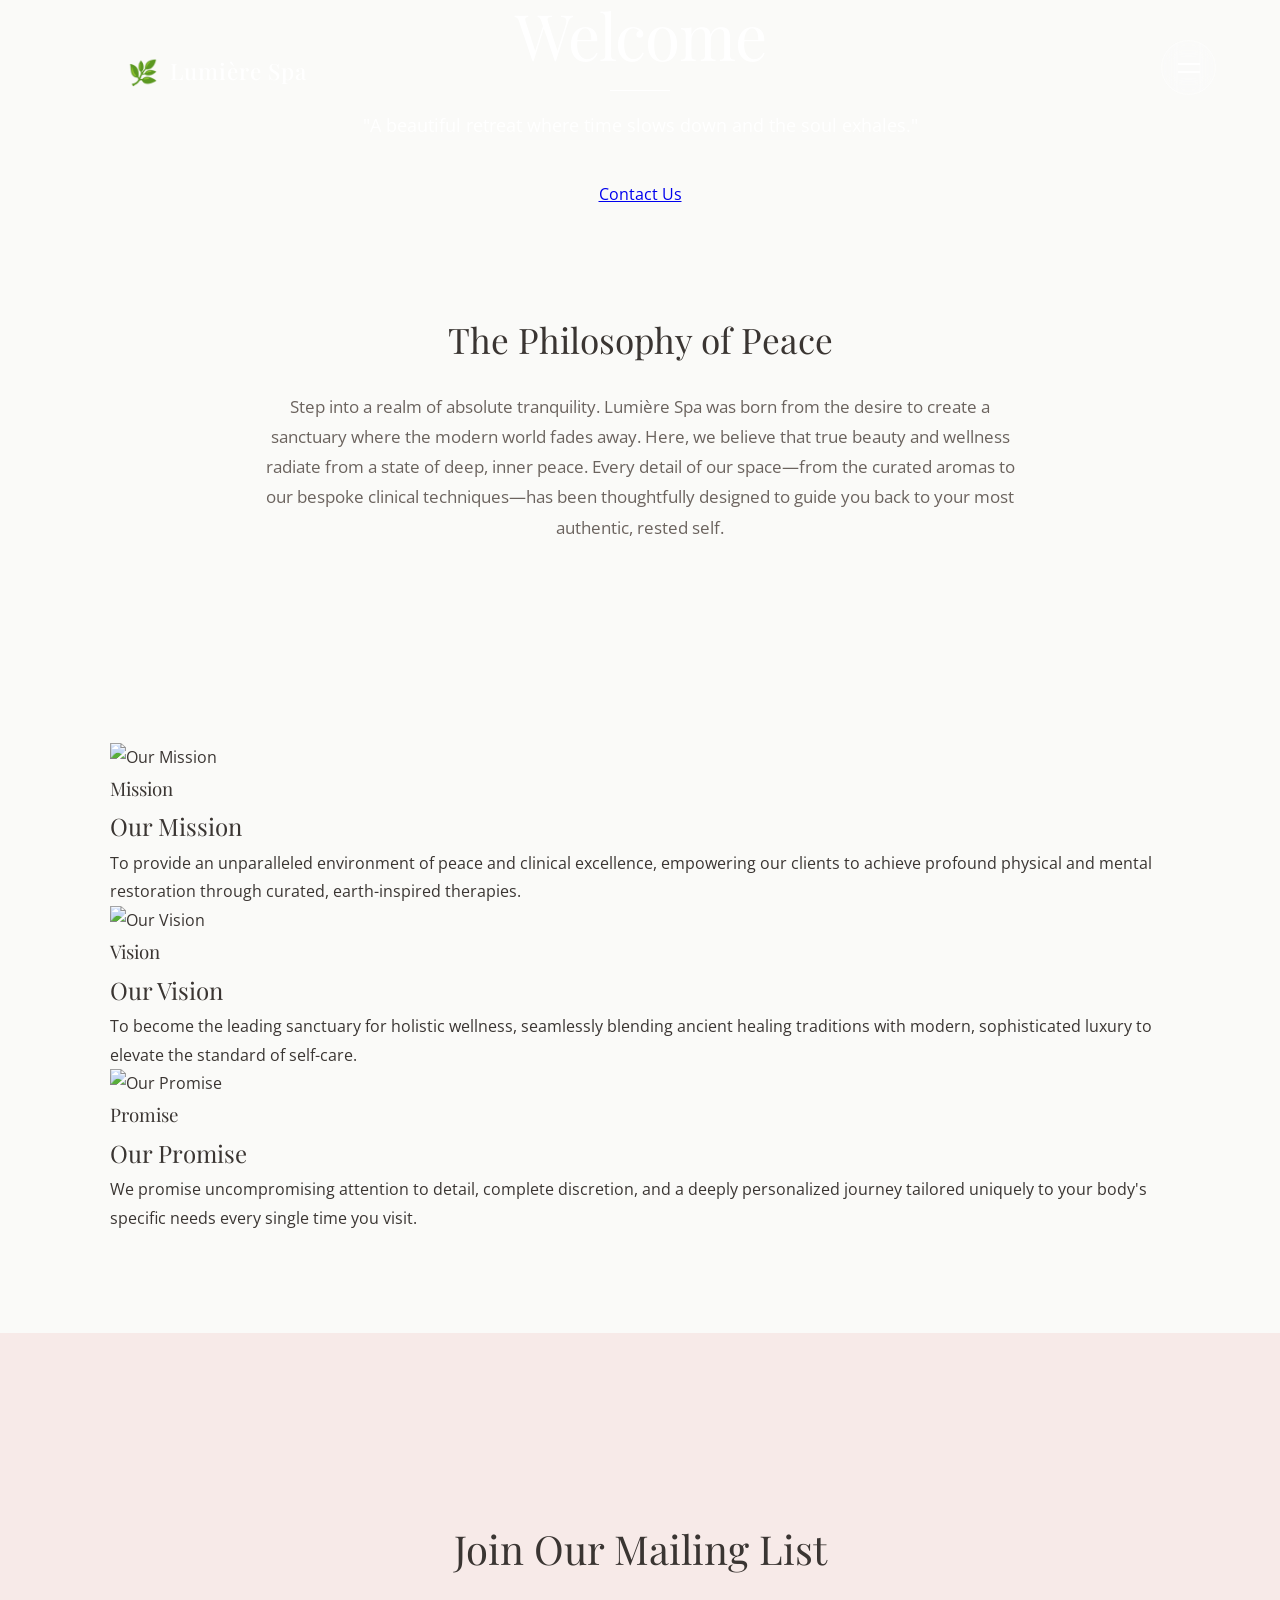
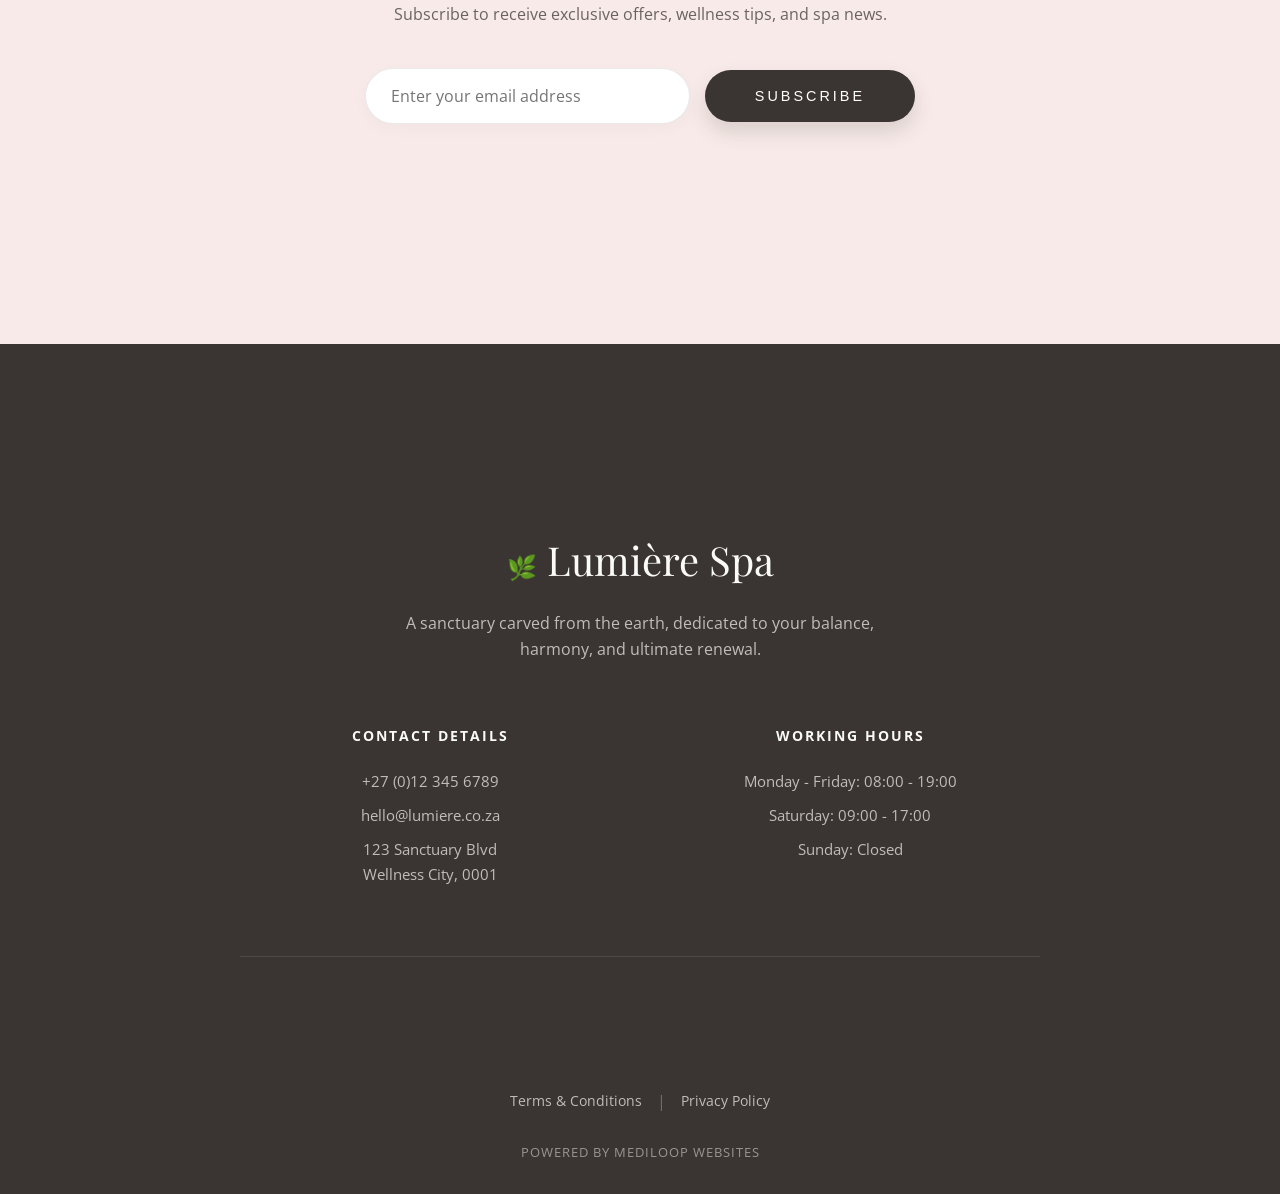
==== commit 7c9ed23b: "Update about.html" ====
--- a/about.html
+++ b/about.html
@@ -3,211 +3,219 @@
 <head>
     <meta charset="UTF-8">
     <meta name="viewport" content="width=device-width, initial-scale=1.0">
-    <title>MediLoop | Our Story</title>
+    <title>Modern Spa | Our Story</title>
     <link rel="stylesheet" href="globals.css">
 </head>
 <body>
 
-    <nav>
-        <a href="index.html">Home</a>
-        <a href="about.html">About</a>
-        <a href="rituals.html">Rituals</a>
-        <a href="rewards.html">Rewards</a>
-        <a href="press.html">Press</a>
+    <button class="menu-toggle" id="menuToggle" aria-label="Open Menu">
+        <span class="hamburger-line"></span>
+        <span class="hamburger-line"></span>
+    </button>
+
+    <nav class="glass-sidebar" id="glassSidebar">
+        <button class="close-menu" id="closeMenu" aria-label="Close Menu">&times;</button>
+        
+        <ul class="nav-links">
+            <li><a href="index.html">Home</a></li>
+            <li><a href="about.html">About</a></li>
+            <li><a href="rituals.html">Rituals</a></li>
+            <li><a href="rewards.html">Rewards</a></li>
+            <li><a href="press.html">Press</a></li>
+        </ul>
+        
+        <div class="sidebar-footer">
+            <a href="#book" class="btn-pill" style="padding: 12px 30px; font-size: 0.8rem;">Book Now</a>
+        </div>
     </nav>
 
-    <header class="hero subpage-hero-new">
-        <div class="container hero-split">
-            <div class="hero-left">
-                <h1>OUR STORY</h1>
-                <hr class="hero-line">
-                <p>The philosophy of absolute peace.</p>
-            </div>
-            <div class="hero-right">
-                <a href="#" class="btn-glass">CONTACT US</a>
-            </div>
+    <header class="hero-sub">
+        <div class="hero-nav reveal-up">
+            <span class="logo-icon">🌿</span>
+            <span class="logo-text">Lumière Spa</span>
+        </div>
+        
+        <div class="hero-content text-center" style="max-width: 800px; margin: 0 auto;">
+            <h1 class="reveal-up">Welcome</h1>
+            <hr class="hero-divider reveal-up" style="transition-delay: 0.1s; margin: 20px auto; width: 60px;">
+            <p class="hero-subtext italic-quote reveal-up" style="transition-delay: 0.2s;">"A beautiful retreat where time slows down and the soul exhales."</p>
+            <a href="#contact" class="btn-glass reveal-up" style="transition-delay: 0.3s;">Contact Us</a>
         </div>
     </header>
 
-    <section class="philosophy-sticky-section">
-        <div class="container philosophy-grid">
-            <div class="philosophy-text-wrapper">
-                <div class="philosophy-text-sticky">
-                    <h2 class="editorial-heading" style="color: var(--brand-anchor); margin-bottom: 30px;">THE PHILOSOPHY</h2>
-                    <p>We believe that wellness is a deeply personal journey. Founded on the principles of holistic healing, our sanctuary was designed to be an absolute refuge from the relentless noise of the outside world.</p>
-                    <p>Our expert therapists use organic, locally-sourced botanicals to craft treatments that not only relax the physical body but entirely restore the mind. Every detail—from the pearl white walls to the curated acoustic environment—has been meticulously designed to bring you back to your true center.</p>
-                </div>
-            </div>
-
-            <div class="philosophy-image-window">
-                <div class="philosophy-image-track">
-                    <img src="https://vafzjdqepmuunwqhzunz.supabase.co/storage/v1/object/public/branding/Spa%20image%203.png" alt="Spa Detail" class="scroll-img">
-                    <img src="https://vafzjdqepmuunwqhzunz.supabase.co/storage/v1/object/public/branding/Social%20Media.png" alt="Spa Detail" class="scroll-img">
-                    <img src="https://vafzjdqepmuunwqhzunz.supabase.co/storage/v1/object/public/branding/Spa%20Image%201.png" alt="Spa Detail" class="scroll-img">
-
-                    <img src="https://vafzjdqepmuunwqhzunz.supabase.co/storage/v1/object/public/branding/Spa%20image%203.png" alt="Spa Detail" class="scroll-img">
-                    <img src="https://vafzjdqepmuunwqhzunz.supabase.co/storage/v1/object/public/branding/Social%20Media.png" alt="Spa Detail" class="scroll-img">
-                    <img src="https://vafzjdqepmuunwqhzunz.supabase.co/storage/v1/object/public/branding/Spa%20Image%201.png" alt="Spa Detail" class="scroll-img">
-                </div>
-            </div>
+    <section class="welcome-intro reveal-up">
+        <div class="container text-center" style="max-width: 800px;">
+            <h2 style="font-size: 2.2rem; margin-bottom: 20px;">The Philosophy of Peace</h2>
+            <p style="color: var(--text-muted); font-size: 1.05rem; line-height: 1.8;">
+                Step into a realm of absolute tranquility. Lumière Spa was born from the desire to create a sanctuary where the modern world fades away. Here, we believe that true beauty and wellness radiate from a state of deep, inner peace. Every detail of our space—from the curated aromas to our bespoke clinical techniques—has been thoughtfully designed to guide you back to your most authentic, rested self.
+            </p>
         </div>
     </section>
 
-    <section class="quote-break-section">
+    <section class="zig-zag-section">
+        <div class="container">
+            
+            <div class="zig-zag-row reveal-up">
+                <div class="zz-image">
+                    <img src="https://vafzjdqepmuunwqhzunz.supabase.co/storage/v1/object/public/branding/Theme%20Image%20Website%202.jpg" alt="Our Mission">
+                </div>
+                <div class="zz-text">
+                    <h3 class="vertical-title">Mission</h3>
+                    <h2>Our Mission</h2>
+                    <p>To provide an unparalleled environment of peace and clinical excellence, empowering our clients to achieve profound physical and mental restoration through curated, earth-inspired therapies.</p>
+                </div>
+            </div>
+
+            <div class="zig-zag-row reverse reveal-up">
+                <div class="zz-image">
+                    <img src="https://vafzjdqepmuunwqhzunz.supabase.co/storage/v1/object/public/branding/Theme%20Image%201.png" alt="Our Vision">
+                </div>
+                <div class="zz-text">
+                    <h3 class="vertical-title">Vision</h3>
+                    <h2>Our Vision</h2>
+                    <p>To become the leading sanctuary for holistic wellness, seamlessly blending ancient healing traditions with modern, sophisticated luxury to elevate the standard of self-care.</p>
+                </div>
+            </div>
+
+            <div class="zig-zag-row reveal-up">
+                <div class="zz-image">
+                    <img src="https://vafzjdqepmuunwqhzunz.supabase.co/storage/v1/object/public/branding/Social%20Media%204.png" alt="Our Promise">
+                </div>
+                <div class="zz-text">
+                    <h3 class="vertical-title">Promise</h3>
+                    <h2>Our Promise</h2>
+                    <p>We promise uncompromising attention to detail, complete discretion, and a deeply personalized journey tailored uniquely to your body's specific needs every single time you visit.</p>
+                </div>
+            </div>
+
+        </div>
+    </section>
+
+    <section class="newsletter reveal-up" id="contact">
         <div class="container text-center">
-            <hr class="slick-fade-line">
-            <h3 class="quote-break-text">"Healing is a matter of time, but it is sometimes also a matter of opportunity."</h3>
-            <p class="quote-break-author">— HIPPOCRATES</p>
-            <hr class="slick-fade-line">
+            <h2>Join Our Mailing List</h2>
+            <p class="subtitle">Subscribe to receive exclusive offers, wellness tips, and spa news.</p>
+            
+            <form id="newsletterForm" class="newsletter-form">
+                <input type="email" id="emailInput" placeholder="Enter your email address" required>
+                <button type="submit" class="btn-pill" id="subscribeBtn">Subscribe</button>
+            </form>
+            <p id="formMessage" class="form-message"></p>
         </div>
     </section>
 
-    <section class="accordion-section">
+    <footer class="site-footer">
         <div class="container">
-            <h2 class="editorial-heading text-center" style="color: var(--brand-anchor); margin-bottom: 15px;">OUR PROMISE</h2>
-
-            <p class="accordion-hint text-center">Hover or tap to explore</p>
-
-            <div class="accordion-container">
-                <div class="accordion-item">
-                    <img src="https://vafzjdqepmuunwqhzunz.supabase.co/storage/v1/object/public/branding/SocialMedia3.png" alt="Mission">
-                    <div class="accordion-overlay">
-                        <h3 class="vertical-title">MISSION</h3>
-                        <div class="accordion-content">
-                            <h3>OUR MISSION</h3>
-                            <p>To provide an unparalleled environment of peace and clinical excellence, empowering our clients to achieve profound physical and mental restoration.</p>
-                        </div>
-                    </div>
-                </div>
-                <div class="accordion-item">
-                    <img src="https://vafzjdqepmuunwqhzunz.supabase.co/storage/v1/object/public/branding/Social%20Media%204.png" alt="Vision">
-                    <div class="accordion-overlay">
-                        <h3 class="vertical-title">VISION</h3>
-                        <div class="accordion-content">
-                            <h3>OUR VISION</h3>
-                            <p>To become the leading sanctuary for holistic wellness, seamlessly blending ancient healing traditions with modern, sophisticated luxury.</p>
-                        </div>
-                    </div>
-                </div>
-                <div class="accordion-item">
-                    <img src="https://vafzjdqepmuunwqhzunz.supabase.co/storage/v1/object/public/branding/Social%20Media%202.png" alt="Promise">
-                    <div class="accordion-overlay">
-                        <h3 class="vertical-title">PROMISE</h3>
-                        <div class="accordion-content">
-                            <h3>OUR PROMISE</h3>
-                            <p>We promise uncompromising attention to detail, complete discretion, and a deeply personalized journey tailored uniquely to your body's needs.</p>
-                        </div>
-                    </div>
-                </div>
-            </div>
-        </div>
-    </section>
-
-    <section class="manifesto-marquee">
-        <div class="marquee-bg">
-            <span>RESTORE • RECONNECT • RENEW • RESTORE • RECONNECT • RENEW •</span>
-        </div>
-        <div class="manifesto-pill-box">
-            <h3>STEP OUT OF THE NOISE, AND INTO YOURSELF.</h3>
-        </div>
-    </section>
-
-    <section class="newsletter-section" style="background-color: var(--brand-canvas); padding: 80px 20px; border-top: 1px solid rgba(46, 26, 41, 0.05);">
-        <div class="container text-center" style="max-width: 600px;">
-            <h2 class="editorial-heading" style="color: var(--brand-anchor); margin-bottom: 15px; font-size: 1.8rem;">THE INNER CIRCLE</h2>
-            <p style="color: var(--text-main); margin-bottom: 30px; font-size: 0.9rem;">Subscribe for exclusive seasonal curations and sanctuary news.</p>
-            <div style="display: flex; gap: 10px; justify-content: center; flex-wrap: wrap;">
-                <input type="email" id="subscriber-email" placeholder="Your email address" style="flex: 1; min-width: 250px; padding: 15px 25px; border-radius: 30px; border: 1px solid rgba(46, 26, 41, 0.2); outline: none; font-family: 'Montserrat', sans-serif; font-size: 0.85rem; background: transparent; color: var(--text-main);">
-                <button onclick="submitEmail()" style="background: var(--brand-anchor); color: var(--brand-canvas); border: none; padding: 15px 35px; border-radius: 30px; cursor: pointer; text-transform: uppercase; letter-spacing: 2px; font-size: 0.8rem; font-weight: bold; transition: transform 0.3s;">Join</button>
-            </div>
-            <p id="subscription-msg" style="font-size: 0.8rem; margin-top: 15px; display: none;"></p>
-        </div>
-    </section>
-
-    <footer class="footer-dark">
-        <div class="footer-grid">
-            <div class="footer-col">
-                <h4>Contact Us</h4>
-                <p>Email: hello@mediloopspa.co.za</p>
-                <p>Phone: +27 12 345 6789</p>
-            </div>
-            <div class="footer-col">
-                <h4>Operating Hours</h4>
-                <p>Monday - Friday</p>
-                <p>08h00 - 17h00</p>
-            </div>
-            <div class="footer-col">
-                <h4>Legal</h4>
+            <div class="footer-top reveal-up">
+                <h3 class="footer-logo"><span class="logo-icon">🌿</span> Lumière Spa</h3>
+                <p>A sanctuary carved from the earth, dedicated to your balance, harmony, and ultimate renewal.</p>
+            </div>
+            
+            <div class="footer-grid">
+                <div class="footer-col reveal-up" style="transition-delay: 0.1s;">
+                    <h4>Contact Details</h4>
+                    <p>+27 (0)12 345 6789</p>
+                    <p>hello@lumiere.co.za</p>
+                    <p>123 Sanctuary Blvd<br>Wellness City, 0001</p>
+                </div>
+                
+                <div class="footer-col reveal-up" style="transition-delay: 0.2s;">
+                    <h4>Working Hours</h4>
+                    <p>Monday - Friday: 08:00 - 19:00</p>
+                    <p>Saturday: 09:00 - 17:00</p>
+                    <p>Sunday: Closed</p>
+                </div>
+            </div>
+        </div>
+        
+        <div class="footer-bottom reveal-up" style="transition-delay: 0.3s;">
+            <div class="footer-legal">
+                <a href="#">Terms & Conditions</a>
+                <span class="divider">|</span>
                 <a href="#">Privacy Policy</a>
-                <a href="#">Terms & Conditions</a>
-            </div>
-        </div>
-        <div class="footer-bottom">
-            <p>Powered by <a href="https://mediloop.co.za">MediLoop Websites</a></p>
+            </div>
+            <p class="powered-by">Powered by MediLoop Websites</p>
         </div>
     </footer>
 
-    <div id="cookie-banner" style="position: fixed; bottom: 0; left: 0; width: 100%; background: var(--brand-anchor); color: var(--brand-canvas); padding: 15px 20px; text-align: center; z-index: 9999; font-family: 'Open Sans', sans-serif; font-size: 0.85rem; box-sizing: border-box; display: flex; justify-content: center; align-items: center; gap: 15px; flex-wrap: wrap;">
-        <span>We use cookies to ensure you get the best experience on our website.</span>
-        <button onclick="acceptCookies()" style="padding: 8px 25px; background: var(--brand-canvas); color: var(--brand-anchor); border: none; border-radius: 20px; cursor: pointer; font-weight: 600; font-family: 'Montserrat', sans-serif; text-transform: uppercase; letter-spacing: 1px; font-size: 0.7rem; transition: transform 0.3s;">Got it</button>
-    </div>
-
     <script>
-        // Cookie Banner Logic
-        function acceptCookies() {
-            document.getElementById('cookie-banner').style.display = 'none';
-            localStorage.setItem('cookiesAccepted', 'true');
-        }
-        window.onload = function() {
-            if (localStorage.getItem('cookiesAccepted') === 'true') {
-                const banner = document.getElementById('cookie-banner');
-                if (banner) banner.style.display = 'none';
+        document.addEventListener("DOMContentLoaded", () => {
+            
+            // 1. CINEMATIC SCROLL REVEAL 
+            const revealElements = document.querySelectorAll('.reveal-up');
+            const revealOptions = { threshold: 0.15, rootMargin: "0px 0px -50px 0px" };
+            const revealOnScroll = new IntersectionObserver(function(entries, observer) {
+                entries.forEach(entry => {
+                    if (entry.isIntersecting) {
+                        entry.target.classList.add('active');
+                        observer.unobserve(entry.target); 
+                    }
+                });
+            }, revealOptions);
+
+            revealElements.forEach(el => {
+                revealOnScroll.observe(el);
+                if (el.getBoundingClientRect().top < window.innerHeight) {
+                    el.classList.add('active');
+                }
+            });
+
+            // 2. GLASSMORPHIC SIDEBAR TOGGLE
+            const menuToggle = document.getElementById('menuToggle');
+            const closeMenu = document.getElementById('closeMenu');
+            const glassSidebar = document.getElementById('glassSidebar');
+
+            if(menuToggle && closeMenu && glassSidebar) {
+                menuToggle.addEventListener('click', () => glassSidebar.classList.add('active'));
+                closeMenu.addEventListener('click', () => glassSidebar.classList.remove('active'));
             }
-        };
-
-        // Newsletter Logic
-        async function submitEmail() {
-            const emailInput = document.getElementById('subscriber-email');
-            const msgBox = document.getElementById('subscription-msg');
-            const email = emailInput.value.trim();
-
-            if (!email || !email.includes('@')) {
-                msgBox.style.display = 'block';
-                msgBox.style.color = '#ff6b6b';
-                msgBox.innerText = "Please enter a valid email address.";
-                return;
+
+            // 3. SUPABASE NEWSLETTER INTEGRATION
+            const newsletterForm = document.getElementById('newsletterForm');
+            const formMessage = document.getElementById('formMessage');
+
+            if(newsletterForm) {
+                newsletterForm.addEventListener('submit', async (e) => {
+                    e.preventDefault();
+                    const email = document.getElementById('emailInput').value;
+                    const subscribeBtn = document.getElementById('subscribeBtn');
+                    
+                    subscribeBtn.textContent = 'Subscribing...';
+                    subscribeBtn.disabled = true;
+
+                    // ⚠️ PASTE YOUR ANON KEY HERE ⚠️
+                    const SUPABASE_ANON_KEY = 'YOUR_ANON_KEY_HERE'; 
+                    const SUPABASE_URL = 'https://vafzjdqepmuunwqhzunz.supabase.co/rest/v1/mailing_list';
+
+                    try {
+                        const response = await fetch(SUPABASE_URL, {
+                            method: 'POST',
+                            headers: {
+                                'Content-Type': 'application/json',
+                                'apikey': SUPABASE_ANON_KEY,
+                                'Authorization': `Bearer ${SUPABASE_ANON_KEY}`,
+                                'Prefer': 'return=minimal'
+                            },
+                            body: JSON.stringify({ email_address: email })
+                        });
+
+                        if (response.ok) {
+                            formMessage.textContent = 'Thank you! You have been successfully subscribed.';
+                            formMessage.style.color = 'var(--text-dark)';
+                            newsletterForm.reset();
+                        } else {
+                            throw new Error('Network error.');
+                        }
+                    } catch (error) {
+                        formMessage.textContent = 'Oops! Something went wrong. Please try again.';
+                        formMessage.style.color = '#B35C3B'; 
+                    } finally {
+                        subscribeBtn.textContent = 'Subscribe';
+                        subscribeBtn.disabled = false;
+                    }
+                });
             }
-
-            // REMINDER: Replace these with your actual Supabase Keys and set up Vercel Environment Variables!
-            const supabaseUrl = 'SUPABAS_URL_KEY;
-            const supabaseKey = 'SUPABAS_ANON_KEY;
-
-            try {
-                const response = await fetch(`${supabaseUrl}/rest/v1/mailing_list`, {
-                    method: 'POST',
-                    headers: {
-                        'apikey': supabaseKey,
-                        'Authorization': `Bearer ${supabaseKey}`,
-                        'Content-Type': 'application/json',
-                        'Prefer': 'return=minimal'
-                    },
-                    body: JSON.stringify({ email_address: email })
-                });
-
-                if (response.ok) {
-                    msgBox.style.display = 'block';
-                    msgBox.style.color = 'var(--brand-accent)'; 
-                    msgBox.innerText = "Welcome to the Inner Circle.";
-                    emailInput.value = ''; 
-                } else {
-                    throw new Error("Already subscribed or network error.");
-                }
-            } catch (error) {
-                msgBox.style.display = 'block';
-                msgBox.style.color = 'var(--brand-medium)'; 
-                msgBox.innerText = "You are already on our list, or an error occurred.";
-            }
-        }
+        });
     </script>
 </body>
 </html>
--- a/globals.css
+++ b/globals.css
@@ -1,1439 +1,760 @@
 /* =========================================
-   MASTER SPA TEMPLATE STYLES
-   ========================================= */
-
-@import url('https://fonts.googleapis.com/css2?family=Great+Vibes&family=Playfair+Display:ital,wght@0,400;0,600;1,400&family=Montserrat:wght@200;300;400;600&family=Open+Sans:wght@300;400;600&display=swap');
+   CLEAN SPA TEMPLATE - BLUSH & CREAM
+   ========================================= */
+
+@import url('https://fonts.googleapis.com/css2?family=Playfair+Display:wght@400;500&family=Open+Sans:wght@300;400;600&display=swap');
 
 :root {
-    --bg-pearl: #FDFDFD;
-    --forest-green: #1A3622;
-    --text-muted: #3A5642;
-}
-
-/* --- GLOBAL LAYOUT FIXES --- */
-html, body {
+    --bg-canvas: #FAFAF8;      
+    --text-dark: #3A3532;      
+    --text-muted: #6B635E;     
+    --blush-pink: #F7EAE8;     
+}
+
+* {
+    box-sizing: border-box;
     margin: 0;
     padding: 0;
-    width: 100%;
-    overflow-x: hidden; 
-    scroll-behavior: smooth;
 }
 
 body {
     font-family: 'Open Sans', sans-serif;
-    background-color: var(--bg-pearl);
-    color: var(--forest-green);
+    background-color: var(--bg-canvas);
+    color: var(--text-dark);
     line-height: 1.8;
 }
 
-h1, h2, h3, h4, .btn, .btn-glass-hero, .metric-number {
-    font-family: 'Montserrat', sans-serif;
-    letter-spacing: 2px;
+h1, h2, h3 {
+    font-family: 'Playfair Display', serif;
+    font-weight: 400;
+    color: var(--text-dark);
 }
 
 .container {
     max-width: 1100px;
     margin: 0 auto;
-    padding: 0 20px;
-}
+    padding: 100px 20px;
+}
+
 .text-center {
     text-align: center;
 }
 
-/* --- PERFECTED TRANSPARENT NAVIGATION BAR --- */
-nav {
-    position: absolute; /* Keeps it purely at the top of the page without following down */
-    top: 0; left: 0; width: 100%;
-    background-color: transparent; /* Completely clear */
-    padding: 30px 0;
+/* =========================================
+   GLASSMORPHIC SIDEBAR NAVIGATION
+   ========================================= */
+.menu-toggle {
+    position: fixed;
+    top: 40px;
+    right: 5%; 
     z-index: 1000;
-    display: flex;
+    background: rgba(255, 255, 255, 0.15); 
+    backdrop-filter: blur(10px);
+    -webkit-backdrop-filter: blur(10px);
+    border: 1px solid rgba(255, 255, 255, 0.4);
+    border-radius: 50%;
+    width: 55px;
+    height: 55px;
+    cursor: pointer;
+    display: flex;
+    flex-direction: column;
     justify-content: center;
     align-items: center;
-}
-nav a { 
-    margin: 0 15px; 
-    text-decoration: none; 
-    color: #FFFFFF; 
-    font-size: 0.85rem; 
-    font-weight: 600; 
-    text-transform: uppercase; 
+    gap: 6px; 
+    transition: all 0.3s ease;
+}
+
+.menu-toggle:hover {
+    background: rgba(255, 255, 255, 0.3);
+    transform: scale(1.05);
+}
+
+.hamburger-line {
+    width: 22px;
+    height: 2px;
+    background-color: #FFFFFF;
+    transition: all 0.3s ease;
+}
+
+.glass-sidebar {
+    position: fixed;
+    top: 0;
+    right: -100%; 
+    width: 450px;
+    max-width: 100vw;
+    height: 100vh;
+    background: rgba(250, 246, 242, 0.85); 
+    backdrop-filter: blur(25px);
+    -webkit-backdrop-filter: blur(25px);
+    z-index: 1001; 
+    padding: 100px 50px;
+    display: flex;
+    flex-direction: column;
+    transition: right 0.7s cubic-bezier(0.25, 1, 0.5, 1); 
+    border-left: 1px solid rgba(255, 255, 255, 0.5);
+    box-shadow: -15px 0 40px rgba(58, 53, 50, 0.1);
+}
+
+.glass-sidebar.active { right: 0; }
+
+.close-menu {
+    position: absolute;
+    top: 40px;
+    right: 5%;
+    width: 55px;
+    height: 55px;
+    background: transparent;
+    border: none;
+    font-size: 2.5rem;
+    color: var(--text-dark);
+    font-weight: 300;
+    cursor: pointer;
+    transition: transform 0.4s ease;
+    display: flex;
+    justify-content: center;
+    align-items: center;
+}
+
+.close-menu:hover { transform: rotate(90deg); }
+
+.nav-links {
+    list-style: none;
+    padding: 0;
+    margin: 0 0 50px 0;
+}
+
+.nav-links li { margin-bottom: 25px; }
+
+.nav-links a {
+    text-decoration: none;
+    font-family: 'Playfair Display', serif;
+    font-size: 3rem;
+    color: var(--text-dark);
     transition: color 0.3s ease;
-    white-space: nowrap; 
-    font-family: 'Montserrat', sans-serif;
-    letter-spacing: 2px;
-    text-shadow: 0 2px 10px rgba(0, 0, 0, 0.5); /* Ensures text is visible over the image */
-}
-nav a:hover {
-    color: var(--forest-green);
-}
-
-/* --- FULL-SCREEN HERO SECTION --- */
-.hero {
-    height: 100vh;
-    width: 100%;
-    background: url('https://vafzjdqepmuunwqhzunz.supabase.co/storage/v1/object/public/branding/MediLoop%20Websites.png') center/cover no-repeat;
-    display: flex;
-    align-items: center;
-    justify-content: center;
-    text-align: center;
     position: relative;
-}
-.hero::before {
+    display: inline-block;
+}
+
+.nav-links a::after {
     content: '';
     position: absolute;
-    top: 0; left: 0; width: 100%; height: 100%;
-    background: rgba(0, 0, 0, 0.25); 
-}
-.hero-content {
+    bottom: 5px; left: 0;
+    width: 0;
+    height: 1px;
+    background-color: var(--text-dark);
+    transition: width 0.4s ease;
+}
+
+.nav-links a:hover::after { width: 100%; }
+.sidebar-footer { margin-top: auto; }
+
+
+/* =========================================
+   HERO SECTION (WHITE TYPOGRAPHY)
+   ========================================= */
+.hero {
     position: relative;
-    z-index: 1;
-    display: flex;
-    flex-direction: column;
-    align-items: center;
-}
-.hero-pre-title {
-    font-family: 'Montserrat', sans-serif;
-    font-weight: 300;
-    font-size: 0.9rem;
-    letter-spacing: 8px;
-    text-transform: uppercase;
-    color: #FFFFFF;
+    height: 100vh;
+    background: url('https://vafzjdqepmuunwqhzunz.supabase.co/storage/v1/object/public/branding/Second%20Pink%20Image.jpg') center/cover no-repeat;
+    display: flex;
+    align-items: center;
+    justify-content: flex-start; 
+    text-align: left;
+    padding-left: 10%; 
+}
+
+.hero-nav {
+    position: absolute;
+    top: 50px;
+    left: 10%;
+    display: flex;
+    align-items: center;
+    gap: 12px;
+    color: #FFFFFF; 
+    z-index: 2;
+}
+
+.logo-icon { font-size: 1.5rem; }
+.logo-text {
+    font-family: 'Playfair Display', serif;
+    font-size: 1.4rem;
+    font-weight: 500;
+    letter-spacing: 1px;
+}
+
+.hero-content { max-width: 550px; z-index: 1;}
+
+.hero-content h1 {
+    font-size: clamp(2rem, 5vw, 4.5rem);
+    color: #FFFFFF; 
     margin-bottom: 20px;
-}
-.hero-main-title {
-    margin: 0 0 20px 0;
-    line-height: 0.8; /* Pulls the words closer together */
+    line-height: 1.1;
+    letter-spacing: -1px; 
+}
+
+.hero-divider {
+    border: 0;
+    height: 1px;
+    background-color: #FFFFFF; 
+    width: 100%;
+    margin-bottom: 25px;
+    opacity: 0.5; 
+}
+
+.hero-subtext {
+    font-size: 1.1rem;
+    color: #FFFFFF; 
+    margin-bottom: 40px;
+    line-height: 1.6;
+}
+
+.btn-outline {
+    display: inline-block;
+    padding: 14px 40px;
+    border: 1px solid #FFFFFF; 
+    color: #FFFFFF; 
+    text-decoration: none;
+    font-size: 1rem;
+    border-radius: 50px; 
+    transition: all 0.3s ease;
+}
+
+.btn-outline:hover {
+    background: #FFFFFF; 
+    color: var(--text-dark); 
+}
+
+/* =========================================
+   PHILOSOPHY SECTION 
+   ========================================= */
+.philosophy { background-color: var(--bg-canvas); }
+
+.philosophy-grid {
+    display: grid;
+    grid-template-columns: 1fr 1fr;
+    gap: 60px;
+    align-items: center;
+}
+
+.philosophy-text {
     text-align: center;
-}
-.serif-title {
-    font-family: 'Playfair Display', serif;
-    font-size: 3.5rem;
-    font-weight: 400;
-    color: #FFFFFF;
-    letter-spacing: 4px;
-}
-.script-title {
-    font-family: 'Great Vibes', cursive;
-    font-size: 7.5rem; /* Massive flowing script */
-    font-weight: 400;
-    color: #FFFFFF;
-    display: block;
-    margin-top: -25px; /* Overlaps it over the serif text */
-    margin-left: 60px; /* Pushes it slightly right for asymmetry */
-    text-shadow: 0 0 20px rgba(255, 255, 255, 0.4); /* Adds the subtle glow from the photo */
-}
-.hero-quote {
-    font-size: 1rem;
-    font-weight: 300;
-    margin-bottom: 40px;
-    color: rgba(255, 255, 255, 0.9);
-    letter-spacing: 1px;
-}
-
-/* --- THE NEW GLASSMORPHIC HERO BUTTON --- */
-.btn-glass-hero {
+    padding: 0 20px;
+}
+
+.philosophy-text h2 {
+    font-size: 2.5rem;
+    margin-bottom: 20px;
+}
+
+.philosophy-text p { color: var(--text-muted); }
+
+.philosophy-action {
+    display: flex;
+    justify-content: center;
+}
+
+.btn-pill {
     display: inline-block;
-    padding: 15px 50px;
-    background: rgba(255, 255, 255, 0.1); 
-    backdrop-filter: blur(8px);
-    -webkit-backdrop-filter: blur(8px);
-    border: 2px solid var(--forest-green); /* Thick green border */
+    padding: 18px 50px;
+    background-color: var(--text-dark);
     color: #FFFFFF;
     text-decoration: none;
-    border-radius: 40px;
     text-transform: uppercase;
+    letter-spacing: 3px;
     font-size: 0.9rem;
-    font-weight: 600;
-    letter-spacing: 2px;
+    border-radius: 50px;
+    box-shadow: 0 10px 20px rgba(58, 53, 50, 0.15);
     transition: all 0.3s ease;
-    text-shadow: 0 2px 10px rgba(0,0,0,0.4); 
-}
-.btn-glass-hero:hover {
-    background: var(--forest-green);
-    color: var(--bg-pearl);
+    cursor: pointer;
+    border: none;
+}
+
+.btn-pill:hover {
+    background-color: var(--text-muted);
     transform: translateY(-3px);
-    box-shadow: 0 10px 20px rgba(26, 54, 34, 0.3);
-}
-
-/* Regular button style kept for other elements if needed */
-.btn {
+    box-shadow: 0 15px 25px rgba(58, 53, 50, 0.2);
+}
+
+/* =========================================
+   PACKAGES HORIZONTAL SCROLL
+   ========================================= */
+.packages {
+    background-color: #FFFFFF;
+}
+
+.packages h2 {
+    font-size: 2.5rem;
+    margin-bottom: 10px;
+}
+
+.subtitle {
+    color: var(--text-muted);
+    margin-bottom: 15px;
+}
+
+.scroll-indicator {
+    font-family: 'Playfair Display', serif;
+    font-style: italic;
+    color: var(--text-dark);
+    font-size: 1.1rem;
+    margin-bottom: 40px;
+    opacity: 0.7;
+}
+
+.scroll-indicator span {
     display: inline-block;
-    padding: 15px 70px; 
-    background-color: var(--forest-green);
-    color: var(--bg-pearl);
-    text-decoration: none;
-    border-radius: 30px;
-    text-transform: uppercase;
-    font-size: 0.85rem;
-    font-weight: 600;
-    transition: transform 0.3s, box-shadow 0.3s;
-}
-.btn:hover { 
-    transform: translateY(-3px); 
-    box-shadow: 0 10px 20px rgba(26, 54, 34, 0.2); 
-}
-
-/* --- WELCOME SECTION --- */
-.welcome-section {
-    max-width: 800px; 
-    margin: 120px auto;
-    padding: 0 20px;
-    text-align: center; 
-}
-.welcome-text h2 { 
-    font-family: 'Montserrat', sans-serif;
-    font-weight: 200; 
-    font-size: 2.2rem; 
-    margin-bottom: 30px; 
-    text-transform: uppercase; 
-    letter-spacing: 6px; 
-    color: var(--forest-green);
-    line-height: 1.4;
-}
-.welcome-text p {
-    font-size: 1rem;
-    color: var(--text-muted);
-    margin-bottom: 20px;
-    line-height: 2; 
-}
-
-/* --- GLASSMORPHIC METRICS SECTION (WITH GLOW) --- */
-.metrics-section {
-    padding: 120px 20px;
-    position: relative;
-    background: url('https://vafzjdqepmuunwqhzunz.supabase.co/storage/v1/object/public/branding/Onboarding.jpg') center/cover no-repeat;
-    display: flex;
-    justify-content: center;
-    align-items: center;
-}
-.metrics-glass-box {
-    background: rgba(255, 255, 255, 0.65);
-    max-width: 1100px;
-    width: 100%;
-    padding: 80px 40px;
-    border-radius: 32px;
-    box-shadow: 0 20px 40px rgba(0, 0, 0, 0.08), inset 0 0 0 1px rgba(255, 255, 255, 0.8);
-    backdrop-filter: blur(15px);
-    -webkit-backdrop-filter: blur(15px);
-    text-align: center;
-}
-.metrics-glass-box .section-title {
-    font-family: 'Montserrat', sans-serif;
-    font-weight: 200;
-    font-size: 2.2rem;
-    text-transform: uppercase;
-    letter-spacing: 6px;
-    color: var(--forest-green);
-    margin-bottom: 60px;
-}
-.cards-grid {
-    display: flex; 
-    flex-wrap: wrap; 
-    gap: 40px; 
-    justify-content: center;
-}
-.metric-circle {
-    width: 320px; 
-    height: 320px; 
-    border-radius: 50%;
-    background-color: rgba(255, 255, 255, 0.85);
-    box-shadow: 0 0 25px rgba(26, 54, 34, 0.4); 
-    border: 1px solid rgba(26, 54, 34, 0.2);
-    display: flex; 
-    align-items: center; 
-    justify-content: center;
-    text-align: center; 
-    padding: 30px; 
-    box-sizing: border-box;
-    transition: transform 0.5s ease, box-shadow 0.5s ease;
-}
-.metric-circle:hover { 
-    transform: translateY(-8px); 
-    box-shadow: 0 10px 40px rgba(26, 54, 34, 0.65); 
-}
-.metric-number { 
-    font-size: 3rem; 
-    font-weight: 200; 
-    margin: 0 0 10px 0; 
-    color: var(--forest-green); 
-}
-.metric-circle h4 { 
-    font-size: 0.85rem; 
-    font-weight: 600; 
-    text-transform: uppercase; 
-    margin: 0; 
-    color: var(--text-muted); 
-    letter-spacing: 2px;
-}
-.metric-circle p {
-    font-size: 0.8rem;
-    color: var(--text-muted);
-    margin-top: 10px;
-    margin-bottom: 0;
-    line-height: 1.6;
-    text-transform: none;
-    letter-spacing: 0.5px;
-    font-weight: 400;
-}
-
-/* --- EDITORIAL RITUALS SECTION (DARK SCROLLABLE) --- */
-.editorial-rituals {
-    background-color: var(--forest-green); 
-    padding: 120px 0 80px 0;
-    border-top: 1px solid rgba(255, 255, 255, 0.05);
-    position: relative; 
-}
-.editorial-heading {
-    font-family: 'Montserrat', sans-serif;
-    font-weight: 200;
-    font-size: 2.2rem;
-    text-transform: uppercase;
-    letter-spacing: 6px;
-    color: #FFFFFF;
-    margin-bottom: 60px;
-}
-.editorial-scroll-container {
+    animation: drift 1.5s infinite alternate ease-in-out;
+}
+
+@keyframes drift {
+    from { transform: translateX(0); }
+    to { transform: translateX(8px); }
+}
+
+.horizontal-scroll {
     display: flex;
     gap: 30px;
     overflow-x: auto;
-    padding-bottom: 20px;
+    padding: 20px 0 40px 0;
     scroll-snap-type: x mandatory;
     -webkit-overflow-scrolling: touch;
     scrollbar-width: none; 
 }
-.editorial-scroll-container::-webkit-scrollbar {
+
+.horizontal-scroll::-webkit-scrollbar {
     display: none; 
 }
-.editorial-card {
-    min-width: 320px; 
-    flex: 0 0 auto;
+
+.package-card {
+    width: 280px; 
+    flex: 0 0 280px; 
+    scroll-snap-align: center;
+    cursor: pointer;
+    transition: transform 0.3s ease;
     display: flex;
     flex-direction: column;
-    scroll-snap-align: start;
-}
-.editorial-img {
-    width: 100%;
-    height: 260px;
-    object-fit: cover;
-    display: block;
-}
-.editorial-info {
-    border: 1px solid rgba(255, 255, 255, 0.3); 
-    border-top: none; 
-    padding: 25px 20px;
-    text-align: left; 
-    background-color: transparent;
-    flex-grow: 1; 
-}
-.editorial-meta {
-    font-size: 0.65rem;
+}
+
+.package-card:hover {
+    transform: translateY(-5px);
+}
+
+.package-card h3 {
+    font-size: 1.2rem;
+    margin: 20px 0 5px 0;
+}
+
+.view-details {
+    font-size: 1rem;
     text-transform: uppercase;
     letter-spacing: 2px;
-    color: rgba(255, 255, 255, 0.7); 
-    margin: 0 0 15px 0;
-}
-.editorial-info h3 {
-    font-family: 'Montserrat', sans-serif;
-    font-weight: 300;
-    font-size: 1.3rem;
-    margin: 0 0 10px 0;
-    color: #FFFFFF; 
-    text-transform: none; 
-}
-.editorial-price {
-    font-size: 0.75rem;
-    color: rgba(255, 255, 255, 0.7); 
-    margin: 0;
-}
-.scroll-indicator {
-    text-align: right;
-    font-size: 0.65rem;
-    text-transform: uppercase;
-    letter-spacing: 3px;
-    color: rgba(255, 255, 255, 0.5);
-    margin-top: 20px;
-    padding-right: 10px;
-    font-family: 'Montserrat', sans-serif;
-}
-
-/* --- EDITORIAL PRESS SECTION (STAGGERED SLIDE-IN) --- */
-.press-section {
+    color: var(--text-dark);
+    display: inline-block;
+    padding-bottom: 2px;
+}
+
+.image-wrapper {
     position: relative;
-    padding: 150px 20px;
-    background: url('https://vafzjdqepmuunwqhzunz.supabase.co/storage/v1/object/public/branding/Payment%20background.jpg') center/cover no-repeat;
-}
-.press-section::before {
-    content: '';
-    position: absolute;
-    top: 0; left: 0; right: 0; bottom: 0;
-    background: rgba(80, 60, 40, 0.75); 
-    z-index: 1;
-}
-.press-content {
-    position: relative;
-    z-index: 2;
-    max-width: 1100px;
-    margin: 0 auto;
-}
-.press-heading {
-    font-family: 'Montserrat', sans-serif;
-    font-weight: 200; 
-    font-size: 2.5rem;
-    color: #FFFFFF;
-    margin-bottom: 70px;
-    letter-spacing: 8px; 
-    text-transform: uppercase; 
-}
-.press-grid {
-    display: grid;
-    grid-template-columns: repeat(3, 1fr); 
-    gap: 50px;
-}
-.press-card {
-    text-align: left; 
-}
-.quote-mark {
-    font-size: 4rem;
-    font-family: Georgia, serif; 
-    color: #FFFFFF;
-    line-height: 0.5;
-    margin-bottom: 20px;
-    display: block;
-}
-.press-text {
-    font-size: 0.95rem;
-    line-height: 1.8;
-    color: rgba(255, 255, 255, 0.9);
-    margin-bottom: 25px;
-    font-weight: 300;
-}
-.press-author {
-    font-size: 0.8rem;
-    font-weight: 600;
-    text-transform: uppercase;
-    letter-spacing: 2px;
-    color: #FFFFFF;
-    margin: 0;
-}
-
-/* Slide-in Animation Setup */
-.press-card.slide-in {
-    opacity: 0;
-    transform: translateX(40px); 
-    transition: all 0.8s cubic-bezier(0.25, 0.46, 0.45, 0.94);
-}
-.press-card.slide-in.show {
-    opacity: 1;
-    transform: translateX(0); 
-}
-.press-card.slide-in:nth-child(1) { transition-delay: 0s; }
-.press-card.slide-in:nth-child(2) { transition-delay: 0.2s; }
-.press-card.slide-in:nth-child(3) { transition-delay: 0.4s; }
-
-
-/* --- STACKED ALBUM SOCIALS SECTION --- */
-.socials-section { 
-    padding: 120px 20px; 
-    background-color: var(--bg-pearl);
-}
-.socials-heading {
-    font-family: 'Montserrat', sans-serif;
-    font-weight: 200;
-    font-size: 2.2rem;
-    text-transform: uppercase;
-    letter-spacing: 6px;
-    color: var(--forest-green);
-    margin-bottom: 10px;
-}
-.social-handle {
-    display: inline-block;
-    font-size: 0.9rem;
-    color: var(--text-muted);
-    letter-spacing: 2px;
-    margin-bottom: 60px;
-    text-decoration: none;
-    transition: color 0.3s;
-}
-.social-handle:hover {
-    color: var(--forest-green);
-}
-.socials-stack {
-    position: relative;
-    width: 320px;
-    height: 320px;
-    margin: 0 auto 80px auto;
-}
-.social-img {
-    position: absolute;
-    top: 0; left: 0;
+    overflow: hidden; 
+    border-radius: 20px; 
+    width: 100%;
+    aspect-ratio: 1 / 1; 
+}
+
+.square-img {
     width: 100%;
     height: 100%;
     object-fit: cover;
-    border-radius: 20px;
-    box-shadow: 0 10px 30px rgba(0,0,0,0.15);
-    transition: all 0.5s cubic-bezier(0.25, 0.46, 0.45, 0.94);
-}
-.stack-1 { transform: rotate(-8deg) translate(-25px, 15px) scale(0.9); z-index: 1; opacity: 0.7; }
-.stack-2 { transform: rotate(6deg) translate(25px, 5px) scale(0.95); z-index: 2; opacity: 0.85; }
-.stack-3 { transform: rotate(-3deg) translate(-10px, -10px) scale(0.98); z-index: 3; opacity: 0.95; }
-.stack-top { transform: rotate(0deg) translate(0, 0); z-index: 4; }
-
-.socials-stack:hover .stack-1 { transform: rotate(-15deg) translate(-45px, 25px) scale(0.9); opacity: 0.9; }
-.socials-stack:hover .stack-2 { transform: rotate(12deg) translate(45px, 15px) scale(0.95); opacity: 0.95; }
-.socials-stack:hover .stack-3 { transform: rotate(-6deg) translate(-25px, -15px) scale(0.98); opacity: 1; }
-
-.social-buttons { 
-    display: flex; 
-    justify-content: center; 
-    gap: 20px; 
-}
-.social-btn {
-    padding: 12px 40px; 
-    border: 1px solid var(--forest-green);
-    color: var(--forest-green); 
-    text-decoration: none; 
+    display: block;
+    transition: transform 0.8s cubic-bezier(0.25, 1, 0.5, 1); 
+}
+
+.image-wrapper::after {
+    content: 'View Package';
+    position: absolute;
+    top: 0; left: 0; right: 0; bottom: 0;
+    background: rgba(247, 234, 232, 0.85); 
+    display: flex;
+    align-items: center;
+    justify-content: center;
+    opacity: 0;
+    font-family: 'Playfair Display', serif;
+    font-size: 1.2rem;
+    color: var(--text-dark);
+    letter-spacing: 2px;
+    transition: opacity 0.5s ease;
+}
+
+.package-card:hover .square-img,
+.package-card:active .square-img {
+    transform: scale(1.08); 
+}
+
+.package-card:hover .image-wrapper::after,
+.package-card:active .image-wrapper::after {
+    opacity: 1; 
+}
+
+/* =========================================
+   THE DOSSIER MODAL
+   ========================================= */
+.dossier-modal {
+    position: fixed;
+    top: 0; left: 0; width: 100%; height: 100%;
+    background: rgba(0, 0, 0, 0.6); 
+    backdrop-filter: blur(5px);
+    -webkit-backdrop-filter: blur(5px);
+    z-index: 2000;
+    display: flex;
+    align-items: center;
+    justify-content: center;
+    opacity: 0;
+    pointer-events: none;
+    transition: opacity 0.4s ease;
+    padding: 20px;
+}
+
+.dossier-modal.active {
+    opacity: 1;
+    pointer-events: auto;
+}
+
+.dossier-content {
+    background: linear-gradient(rgba(250, 246, 242, 0.95), rgba(250, 246, 242, 0.95)), url('https://vafzjdqepmuunwqhzunz.supabase.co/storage/v1/object/public/branding/Pink%20Image.jpg') center/cover no-repeat;
+    width: 100%;
+    max-width: 500px; 
     border-radius: 30px; 
-    font-family: 'Montserrat', sans-serif;
-    font-size: 0.8rem; 
-    font-weight: 400; 
-    text-transform: uppercase;
-    letter-spacing: 2px;
-    transition: all 0.3s ease;
-}
-.social-btn:hover { 
-    background: var(--forest-green); 
-    color: var(--bg-pearl); 
-}
-
-/* --- STRICT DARK FOOTER --- */
-.footer-dark {
-    background-color: #000000;
-    color: #ffffff;
-    padding: 80px 20px 30px 20px;
-    font-size: 0.9rem;
-}
-.footer-grid {
-    max-width: 1100px; margin: 0 auto; display: flex; flex-wrap: wrap; justify-content: space-between; gap: 40px; margin-bottom: 50px;
-}
-.footer-col h4 { color: #ffffff; margin-bottom: 20px; font-size: 1.1rem; letter-spacing: 2px;}
-.footer-col p, .footer-col a { color: #a0a0a0; margin: 8px 0; text-decoration: none; display: block; transition: color 0.3s;}
-.footer-col a:hover { color: #ffffff; }
-.footer-bottom { border-top: 1px solid #222; padding-top: 30px; text-align: center; color: #666; font-size: 0.8rem; letter-spacing: 1px; }
-.footer-bottom a { color: #ffffff; text-decoration: none; font-weight: 600;}
-
-
-/* =========================================
-   ABOUT PAGE: LUXURY EDITORIAL STYLES
-   ========================================= */
-
-/* 1. Focus Reveal Hero */
-.subpage-hero {
-    height: 70vh;
-    background: url('https://vafzjdqepmuunwqhzunz.supabase.co/storage/v1/object/public/branding/Payment%20background.jpg') center/cover no-repeat;
+    padding: 50px 40px; 
     position: relative;
-    overflow: hidden;
-}
-.subpage-hero::before {
-    content: '';
+    box-shadow: 0 20px 50px rgba(0,0,0,0.2);
+    transform: scale(0.95);
+    transition: transform 0.4s cubic-bezier(0.25, 1, 0.5, 1);
+}
+
+.dossier-modal.active .dossier-content {
+    transform: scale(1);
+}
+
+.close-dossier {
     position: absolute;
-    top: 0; left: 0; width: 100%; height: 100%;
-    background: inherit;
-    filter: blur(20px);
-    transform: scale(1.2);
-    animation: clearFocus 2s cubic-bezier(0.25, 1, 0.5, 1) forwards;
-}
-.subpage-hero::after {
-    content: '';
-    position: absolute;
-    top: 0; left: 0; width: 100%; height: 100%;
-    background: rgba(26, 54, 34, 0.4); 
-}
-.reveal-text {
+    top: 20px; right: 25px;
+    background: transparent;
+    border: none;
+    font-size: 2rem;
+    color: var(--text-dark);
+    cursor: pointer;
+    transition: transform 0.3s;
+}
+
+.close-dossier:hover {
+    transform: rotate(90deg);
+}
+
+.dossier-content h2 {
+    font-size: 2rem; 
+    text-align: center;
+    margin-bottom: 30px;
+    color: var(--text-dark);
+}
+
+.dossier-list {
+    list-style: none;
+    padding: 0;
+    margin: 0 0 30px 0;
+}
+
+.dossier-item {
+    font-size: 0.95rem;
+    color: var(--text-dark);
+    padding: 12px 0;
+    border-bottom: 1px solid rgba(58, 53, 50, 0.1);
     opacity: 0;
-    transform: translateY(20px);
-    animation: fadeUpText 1.5s ease 0.5s forwards;
-}
-@keyframes clearFocus {
-    to { filter: blur(0px); transform: scale(1); }
-}
-@keyframes fadeUpText {
-    to { opacity: 1; transform: translateY(0); }
-}
-
-/* 2. Philosophy Infinite Vertical Scroll */
-.philosophy-sticky-section {
-    padding: 120px 20px;
-    background-color: var(--bg-pearl);
-}
-.philosophy-grid {
-    display: grid;
-    grid-template-columns: 1fr 1fr;
-    gap: 80px;
-    align-items: start; 
-}
-.philosophy-text-sticky {
-    position: sticky;
-    top: 150px; 
-}
-.philosophy-text-sticky p {
-    font-size: 1rem;
-    color: var(--text-muted);
-    line-height: 2;
-    margin-bottom: 25px;
-    font-weight: 300;
-}
-.philosophy-image-window {
-    height: 80vh; 
-    overflow: hidden; 
-    position: relative;
-    border-radius: 20px;
-    mask-image: linear-gradient(to bottom, transparent, black 10%, black 90%, transparent); 
-    -webkit-mask-image: linear-gradient(to bottom, transparent, black 10%, black 90%, transparent);
-}
-.philosophy-image-track {
-    display: flex;
-    flex-direction: column;
-    animation: scrollVertical 25s linear infinite;
-}
-.scroll-img {
-    width: 100%;
-    height: 450px;
-    object-fit: cover;
-    border-radius: 20px;
-    margin-bottom: 30px; 
-    flex-shrink: 0;
-}
-.philosophy-image-window:hover .philosophy-image-track {
-    animation-play-state: paused; 
-}
-@keyframes scrollVertical {
-    0% { transform: translateY(0); }
-    100% { transform: translateY(-50%); } 
-}
-
-/* 3. The Quote Break */
-.quote-break-section {
-    padding: 80px 20px;
-    background-color: var(--bg-pearl); 
-}
-.slick-fade-line {
-    border: 0;
-    height: 1px;
-    background: linear-gradient(90deg, transparent, rgba(26, 54, 34, 0.4), transparent);
-    width: 100%;
-    margin: 0 auto;
-}
-.quote-break-text {
-    font-family: Georgia, serif; 
-    font-size: 1.8rem;
-    font-style: italic;
-    font-weight: 300;
-    color: var(--forest-green);
-    margin: 40px 0 20px 0;
-    line-height: 1.6;
-}
-.quote-break-author {
-    font-family: 'Montserrat', sans-serif;
-    font-size: 0.75rem;
-    letter-spacing: 4px;
-    text-transform: uppercase;
-    color: var(--text-muted);
-    margin-bottom: 40px;
-}
-
-/* 4. Expanding Image Accordion */
-.accordion-section {
-    padding: 120px 20px;
-    background-color: var(--bg-pearl);
-}
-.accordion-hint {
-    font-family: 'Montserrat', sans-serif;
-    font-size: 0.65rem;
-    text-transform: uppercase;
-    letter-spacing: 4px;
-    color: rgba(26, 54, 34, 0.4); 
-    margin-bottom: 50px; 
-}
-.accordion-container {
-    display: flex;
-    gap: 15px;
-    height: 600px;
-    max-width: 1100px;
-    margin: 0 auto;
-}
-.accordion-item {
-    position: relative;
-    flex: 1; 
-    border-radius: 20px; 
-    overflow: hidden;
-    cursor: pointer;
-    transition: flex 0.6s cubic-bezier(0.25, 1, 0.5, 1); 
-}
-.accordion-item img {
-    position: absolute;
-    top: 0; left: 0; width: 100%; height: 100%;
-    object-fit: cover;
-    transition: transform 0.6s ease;
-}
-.accordion-overlay {
-    position: absolute;
-    top: 0; left: 0; width: 100%; height: 100%;
-    background: rgba(26, 54, 34, 0.6); 
-    transition: background 0.6s ease;
-    display: flex;
-    align-items: center;
-    justify-content: center;
-}
-.vertical-title {
-    color: white;
-    font-family: 'Montserrat', sans-serif;
-    letter-spacing: 6px;
-    writing-mode: vertical-rl;
-    text-orientation: mixed;
-    transform: rotate(180deg);
-    transition: opacity 0.4s ease;
-}
-.accordion-content {
-    position: absolute;
-    bottom: 40px; left: 40px; right: 40px;
-    color: white;
-    opacity: 0;
-    transform: translateY(20px);
+    transform: translateY(15px);
     transition: all 0.4s ease;
-    text-align: left;
-}
-.accordion-content h3 {
-    font-family: 'Montserrat', sans-serif;
-    letter-spacing: 4px;
-    margin-bottom: 10px;
-}
-.accordion-item:hover {
-    flex: 4; 
-}
-.accordion-item:hover .accordion-overlay {
-    background: rgba(0, 0, 0, 0.2); 
-}
-.accordion-item:hover .vertical-title {
-    opacity: 0; 
-}
-.accordion-item:hover .accordion-content {
-    opacity: 1; 
+}
+
+.dossier-item.show {
+    opacity: 1;
     transform: translateY(0);
-    transition-delay: 0.3s;
-}
-
-/* 5. Manifesto Marquee (Slim & Pill) */
-.manifesto-marquee {
-    position: relative;
-    height: 250px; 
-    background-color: var(--forest-green);
-    display: flex;
-    align-items: center;
-    justify-content: center;
-    overflow: hidden;
-}
-.marquee-bg {
-    position: absolute;
-    white-space: nowrap;
-    opacity: 0.05; 
-    font-family: 'Montserrat', sans-serif;
-    font-size: 8rem;
-    font-weight: 600;
-    color: white;
-    animation: scrollMarquee 40s linear infinite;
-}
-.manifesto-pill-box {
-    position: relative;
-    z-index: 2;
-    background: rgba(255, 255, 255, 0.1);
-    backdrop-filter: blur(10px);
-    border: 1px solid rgba(255, 255, 255, 0.2);
-    padding: 20px 60px;
-    border-radius: 100px; 
-}
-.manifesto-pill-box h3 {
-    color: white;
-    font-family: 'Montserrat', sans-serif;
-    font-weight: 300;
-    font-size: 1.2rem; 
-    text-transform: uppercase;
-    letter-spacing: 4px;
-    margin: 0;
-}
-
-
-/* =========================================
-   RITUALS & SERVICES PAGE STYLES
-   ========================================= */
-
-/* 1. Breathing Hero */
-.breathing-hero {
-    height: 70vh;
-    position: relative;
-    overflow: hidden;
-}
-.breathing-hero::before {
-    content: '';
-    position: absolute;
-    top: 0; left: 0; width: 100%; height: 100%;
-    background: linear-gradient(rgba(10, 20, 15, 0.5), rgba(10, 20, 15, 0.5)), url('https://vafzjdqepmuunwqhzunz.supabase.co/storage/v1/object/public/branding/MediLoop%20Websites.png') center/cover no-repeat;
-    animation: breatheHero 10s infinite alternate ease-in-out;
-}
-@keyframes breatheHero {
-    0% { transform: scale(1); }
-    100% { transform: scale(1.04); } /* Gentle 4% zoom mimicking a breath */
-}
-
-/* 2. Interactive Mood Menu */
-.mood-menu-section {
-    position: relative;
-    min-height: 100vh;
-    padding: 120px 0;
-    display: flex;
-    align-items: center;
-    color: #FFFFFF;
-}
-.mood-bg {
-    position: absolute;
-    top: 0; left: 0; width: 100%; height: 100%;
-    background-size: cover;
-    background-position: center;
-    opacity: 0;
-    transition: opacity 0.8s cubic-bezier(0.25, 0.46, 0.45, 0.94);
-    z-index: 1;
-}
-.mood-bg.active {
-    opacity: 1;
-}
-.mood-content-wrapper {
-    position: relative;
-    z-index: 2;
-    width: 100%;
-    display: flex;
-    flex-direction: column;
-    align-items: center;
-}
-.mood-filter-bar {
+}
+
+.dossier-meta {
+    display: flex;
+    justify-content: space-between;
+    align-items: center;
+    margin-bottom: 30px;
+    font-family: 'Playfair Display', serif;
+    font-size: 1.1rem;
+    color: var(--text-dark);
+}
+
+.dossier-action {
     text-align: center;
-    margin-bottom: 80px;
-    width: 100%;
-}
-.mood-prompt {
-    font-family: 'Montserrat', sans-serif;
-    font-weight: 200;
-    font-size: 1.5rem;
-    letter-spacing: 6px;
-    margin-bottom: 30px;
-}
-.mood-buttons {
-    display: flex;
-    gap: 15px;
-    justify-content: center;
-    flex-wrap: wrap;
-}
-.mood-btn {
-    background: transparent;
-    border: 1px solid rgba(255, 255, 255, 0.3);
-    color: rgba(255, 255, 255, 0.7);
-    padding: 10px 25px;
-    border-radius: 30px;
-    font-family: 'Montserrat', sans-serif;
-    font-size: 0.8rem;
-    letter-spacing: 2px;
-    cursor: pointer;
-    transition: all 0.3s ease;
-}
-.mood-btn:hover, .mood-btn.active {
-    background: #FFFFFF;
-    color: var(--forest-green);
-    border-color: #FFFFFF;
-}
-
-/* 3. Expandable Treatment Lists */
-.mood-lists-container {
-    width: 100%;
-    max-width: 800px;
-}
-.mood-list {
-    display: none;
-    flex-direction: column;
-    gap: 15px;
-}
-.mood-list.active {
-    display: flex;
-    animation: fadeInList 0.8s ease forwards;
-}
-@keyframes fadeInList {
-    from { opacity: 0; transform: translateY(20px); }
-    to { opacity: 1; transform: translateY(0); }
-}
-.treatment-item {
-    border-bottom: 1px solid rgba(255, 255, 255, 0.2);
-}
-.treatment-header {
-    display: flex;
-    justify-content: space-between;
-    align-items: center;
-    padding: 25px 0;
-    cursor: pointer;
-}
-.treatment-title-area h3 {
-    font-family: 'Montserrat', sans-serif;
-    font-weight: 300;
-    font-size: 1.4rem;
-    margin: 0 0 5px 0;
-    text-transform: none;
-}
-.treatment-meta {
-    font-size: 0.75rem;
-    letter-spacing: 2px;
-    color: rgba(255, 255, 255, 0.6);
-}
-.treatment-price {
-    font-family: 'Montserrat', sans-serif;
-    font-size: 1.2rem;
-    font-weight: 300;
-}
-.treatment-expansion {
-    max-height: 0;
-    overflow: hidden;
-    transition: max-height 0.5s cubic-bezier(0.25, 1, 0.5, 1);
-}
-.treatment-item.expanded .treatment-expansion {
-    max-height: 300px; /* Provides enough room to slide open smoothly */
-}
-.botanicals {
-    font-family: Georgia, serif;
-    font-style: italic;
-    color: rgba(255, 255, 255, 0.8);
-    font-size: 0.95rem;
-    margin: 10px 0 25px 0;
-}
-.btn-reserve {
-    display: inline-block;
-    padding: 10px 30px;
-    background: #FFFFFF;
-    color: var(--forest-green);
-    text-decoration: none;
-    border-radius: 30px;
-    font-size: 0.75rem;
-    font-weight: 600;
-    text-transform: uppercase;
-    letter-spacing: 2px;
-    margin-bottom: 30px;
-    transition: transform 0.3s;
-}
-.btn-reserve:hover {
-    transform: translateY(-2px);
-}
-
-/* --- The Etiquette Section (White Space Break) --- */
-.etiquette-section {
-    background-color: var(--bg-pearl);
-    padding: 120px 20px;
-}
-.etiquette-grid {
+}
+
+/* =========================================
+   FACILITIES GRID (ARCHWAY LAYOUT)
+   ========================================= */
+.facilities { background-color: var(--bg-canvas); }
+
+.grid-3 {
     display: grid;
     grid-template-columns: repeat(3, 1fr);
     gap: 40px;
-    max-width: 900px;
-    margin: 0 auto;
-}
-.etiquette-item h4 {
-    font-family: 'Montserrat', sans-serif;
-    font-weight: 400;
-    font-size: 1.1rem;
-    color: var(--forest-green);
-    letter-spacing: 3px;
-    text-transform: uppercase;
-    margin-bottom: 15px;
-}
-.etiquette-item p {
+    margin-top: 50px;
+}
+
+.grid-item {
+    cursor: pointer;
+}
+
+.archway-img {
+    width: 100%;
+    aspect-ratio: 3 / 4; 
+    object-fit: cover;
+    border-radius: 150px 150px 20px 20px; 
+    box-shadow: 0 10px 30px rgba(58, 53, 50, 0.08);
+    transition: transform 0.5s cubic-bezier(0.25, 1, 0.5, 1), box-shadow 0.5s ease;
+}
+
+.grid-item:hover .archway-img {
+    transform: translateY(-15px);
+    box-shadow: 0 20px 40px rgba(58, 53, 50, 0.15);
+}
+
+.grid-item h3 {
+    font-size: 1.2rem;
+    margin: 25px 0 10px 0;
+    transition: color 0.3s ease;
+}
+
+.grid-item p {
     font-size: 0.9rem;
     color: var(--text-muted);
-    line-height: 1.8;
-}
-
-/* 4. The Gift Card Bookend Section */
-.gift-card-section {
-    background-color: rgba(20, 40, 25, 1); /* Very dark olive/forest green */
-    padding: 120px 20px;
-}
-.gift-grid {
+    line-height: 1.6;
+}
+
+/* =========================================
+   NEWSLETTER SIGN UP SECTION
+   ========================================= */
+.newsletter {
+    background-color: var(--blush-pink); /* Gorgeous soft background to break the page */
+    padding: 80px 20px;
+}
+
+.newsletter h2 {
+    font-size: 2.5rem;
+    margin-bottom: 15px;
+}
+
+.newsletter .subtitle {
+    margin-bottom: 40px;
+    color: var(--text-muted);
+}
+
+.newsletter-form {
+    display: flex;
+    justify-content: center;
+    align-items: center;
+    max-width: 550px;
+    margin: 0 auto;
+    gap: 15px;
+}
+
+.newsletter-form input {
+    flex: 1;
+    padding: 16px 25px;
+    border: 1px solid rgba(58, 53, 50, 0.1);
+    border-radius: 50px; /* Soft pill shape input */
+    font-family: 'Open Sans', sans-serif;
+    font-size: 1rem;
+    outline: none;
+    box-shadow: 0 5px 15px rgba(58, 53, 50, 0.03);
+    transition: border 0.3s ease;
+}
+
+.newsletter-form input:focus {
+    border: 1px solid var(--text-dark);
+}
+
+.form-message {
+    margin-top: 20px;
+    font-size: 0.95rem;
+    height: 20px; /* Prevents layout jump when text appears */
+}
+
+/* =========================================
+   MAIN SITE FOOTER (CENTERED)
+   ========================================= */
+.site-footer {
+    background-color: var(--text-dark);
+    color: var(--bg-canvas);
+    padding: 80px 20px 30px 20px;
+}
+
+/* The centered logo anchor */
+.footer-top {
+    text-align: center;
+    margin-bottom: 60px;
+}
+
+.footer-logo {
+    font-family: 'Playfair Display', serif;
+    font-size: 2.5rem; /* Larger, editorial logo text */
+    font-weight: 400;
+    margin-bottom: 15px;
+    color: var(--bg-canvas);
+}
+
+.footer-top p {
+    max-width: 500px;
+    margin: 0 auto;
+    color: rgba(250, 246, 242, 0.7);
+    line-height: 1.6;
+}
+
+/* Details stacked nicely under the logo */
+.footer-grid {
     display: grid;
     grid-template-columns: 1fr 1fr;
-    gap: 60px;
-    align-items: center;
-}
-.gift-text p {
-    color: rgba(255, 255, 255, 0.8);
-    line-height: 1.8;
-    margin-bottom: 40px;
-    font-size: 1rem;
-}
-.btn-transparent {
-    display: inline-block;
-    padding: 15px 40px;
-    border: 1px solid #FFFFFF;
-    color: #FFFFFF;
-    text-decoration: none;
-    border-radius: 30px;
-    font-size: 0.85rem;
-    font-weight: 600;
+    gap: 40px;
+    padding-bottom: 60px;
+    border-bottom: 1px solid rgba(250, 246, 242, 0.1);
+    max-width: 800px;
+    margin: 0 auto;
+    text-align: center; /* Ensures the columns text aligns nicely */
+}
+
+.footer-col h4 {
+    font-family: 'Open Sans', sans-serif;
+    font-size: 0.9rem;
     text-transform: uppercase;
     letter-spacing: 2px;
-    transition: all 0.3s ease;
-}
-.btn-transparent:hover {
-    background: #FFFFFF;
-    color: var(--forest-green);
-}
-.gift-image img {
-    width: 100%;
-    height: 400px;
-    object-fit: cover;
-    border-radius: 20px;
-    box-shadow: 0 15px 40px rgba(0, 0, 0, 0.3);
-}
-
-/* =========================================
-   REWARDS PAGE STYLES
-   ========================================= */
-
-/* 1. Monthly Curations (Asymmetric Overlap) */
-.curations-section {
-    padding: 120px 20px;
-    background-color: var(--bg-pearl);
-}
-.curation-block {
-    display: flex;
-    align-items: center;
-    max-width: 1000px;
-    margin: 0 auto 100px auto;
-    position: relative;
-}
-.curation-block.reverse {
-    flex-direction: row-reverse;
-}
-.curation-img {
-    width: 60%;
-    height: 500px;
-    object-fit: cover;
-    border-radius: 20px;
-    box-shadow: 0 20px 40px rgba(0,0,0,0.1);
-}
-.curation-card {
-    width: 50%;
-    background: rgba(255, 255, 255, 0.85);
-    backdrop-filter: blur(15px);
-    padding: 50px;
-    border-radius: 20px;
-    border: 1px solid rgba(26, 54, 34, 0.1);
-    box-shadow: 0 10px 30px rgba(0,0,0,0.05);
-    margin-left: -10%; /* Creates the elegant overlap */
-    text-align: left;
-    position: relative;
-    z-index: 2;
-}
-.curation-block.reverse .curation-card {
-    margin-left: 0;
-    margin-right: -10%;
-}
-.curation-tag {
-    font-family: 'Montserrat', sans-serif;
-    font-size: 0.7rem;
+    margin-bottom: 20px;
+    color: var(--bg-canvas);
+}
+
+.footer-col p {
+    color: rgba(250, 246, 242, 0.7);
+    font-size: 0.95rem;
+    margin-bottom: 10px;
+    line-height: 1.6;
+}
+
+.footer-bottom {
+    max-width: 1100px;
+    margin: 0 auto;
+    padding-top: 30px;
+    display: flex;
+    flex-direction: column;
+    align-items: center;
+    gap: 15px;
+    text-align: center;
+}
+
+.footer-legal {
+    display: flex;
+    align-items: center;
+    gap: 15px;
+}
+
+.footer-legal a {
+    color: rgba(250, 246, 242, 0.7);
+    text-decoration: none;
+    font-size: 0.85rem;
+    transition: color 0.3s ease;
+}
+
+.footer-legal .divider {
+    color: rgba(250, 246, 242, 0.3);
+}
+
+.footer-legal a:hover {
+    color: var(--bg-canvas);
+}
+
+.powered-by {
+    font-size: 0.8rem;
+    color: rgba(250, 246, 242, 0.5);
+    letter-spacing: 1px;
     text-transform: uppercase;
-    letter-spacing: 4px;
-    color: var(--forest-green);
-    border-bottom: 1px solid var(--forest-green);
-    padding-bottom: 5px;
-    margin-bottom: 20px;
-    display: inline-block;
-}
-.curation-card h3 {
-    font-family: 'Montserrat', sans-serif;
-    font-weight: 300;
-    font-size: 2rem;
-    color: var(--forest-green);
-    margin: 0 0 15px 0;
-}
-.curation-card p {
-    color: var(--text-muted);
-    line-height: 1.8;
-    margin-bottom: 30px;
-}
-
-/* 2. The Passport Timeline */
-.passport-section {
-    background-color: var(--forest-green);
-    padding: 120px 20px;
-    position: relative;
-}
-.passport-timeline {
-    position: relative;
-    max-width: 800px;
-    margin: 0 auto;
-}
-/* The Vertical Thread */
-.passport-timeline::after {
-    content: '';
-    position: absolute;
-    width: 1px;
-    background-color: rgba(255, 255, 255, 0.2);
-    top: 0;
-    bottom: 0;
-    left: 50%;
-    margin-left: -0.5px;
-}
-.timeline-item {
-    padding: 10px 40px;
-    position: relative;
-    background-color: inherit;
-    width: 50%;
-    box-sizing: border-box;
-    margin-bottom: 60px;
-}
-.timeline-item.left {
-    left: 0;
-    text-align: right;
-}
-.timeline-item.right {
-    left: 50%;
-    text-align: left;
-}
-/* The Glowing Dots */
-.timeline-item::after {
-    content: '';
-    position: absolute;
-    width: 15px;
-    height: 15px;
-    right: -8px;
-    background-color: var(--bg-pearl);
-    border-radius: 50%;
-    top: 20px;
-    z-index: 1;
-    box-shadow: 0 0 15px rgba(255, 255, 255, 0.5);
-}
-.timeline-item.right::after {
-    left: -8px;
-}
-.timeline-content {
-    padding: 30px;
-    background: rgba(255, 255, 255, 0.05);
-    border: 1px solid rgba(255, 255, 255, 0.1);
-    border-radius: 20px;
-    transition: transform 0.3s, background 0.3s;
-}
-.timeline-content:hover {
-    transform: translateY(-5px);
-    background: rgba(255, 255, 255, 0.1);
-}
-.timeline-content h4 {
-    font-family: 'Montserrat', sans-serif;
-    font-size: 0.7rem;
-    letter-spacing: 4px;
-    text-transform: uppercase;
-    color: rgba(255, 255, 255, 0.6);
-    margin: 0 0 10px 0;
-}
-.timeline-content h3 {
-    font-family: 'Montserrat', sans-serif;
-    font-weight: 300;
-    font-size: 1.5rem;
-    color: #FFFFFF;
-    margin: 0 0 15px 0;
-}
-.timeline-content p {
-    color: rgba(255, 255, 255, 0.8);
-    font-size: 0.9rem;
-    line-height: 1.8;
-    margin: 0;
-}
-
-/* =========================================
-   JOURNAL & PRESS PAGE STYLES
-   ========================================= */
-
-/* Parallax Background for the Feed */
-.journal-feed-section {
-    padding: 120px 20px;
-    background: linear-gradient(rgba(15, 30, 20, 0.9), rgba(15, 30, 20, 0.9)), url('https://vafzjdqepmuunwqhzunz.supabase.co/storage/v1/object/public/branding/Spa%20image%202.png') center/cover no-repeat;
-    background-attachment: fixed; /* Creates the parallax scrolling effect */
-    position: relative;
-}
-
-/* Glassmorphic Article Boxes */
-.glass-article {
-    display: flex;
-    max-width: 1000px;
-    margin: 0 auto 60px auto;
-    background: rgba(255, 255, 255, 0.08); /* Extremely subtle white tint */
-    backdrop-filter: blur(25px);
-    -webkit-backdrop-filter: blur(25px);
-    border: 1px solid rgba(255, 255, 255, 0.2);
-    border-radius: 20px;
-    overflow: hidden; /* Forces the image to clip to the soft corners */
-    text-decoration: none;
-    color: #FFFFFF;
-    transition: all 0.5s cubic-bezier(0.25, 0.46, 0.45, 0.94);
-}
-.glass-article.reverse {
-    flex-direction: row-reverse;
-}
-.glass-article:hover {
-    transform: translateY(-8px);
-    background: rgba(255, 255, 255, 0.12);
-    border: 1px solid rgba(255, 255, 255, 0.5);
-    box-shadow: 0 20px 40px rgba(0, 0, 0, 0.3);
-}
-
-/* Image Setup */
-.article-image-box {
-    width: 45%;
-    position: relative;
-    overflow: hidden;
-}
-.article-image-box img {
-    width: 100%;
-    height: 100%;
-    min-height: 350px;
-    object-fit: cover;
-    transition: transform 0.8s ease;
-}
-.glass-article:hover .article-image-box img {
-    transform: scale(1.05); /* Gentle zoom on hover */
-}
-
-/* Text Content Setup */
-.article-content {
-    width: 55%;
-    padding: 50px;
-    display: flex;
-    flex-direction: column;
-    justify-content: center;
-}
-.article-category {
-    font-family: 'Montserrat', sans-serif;
-    font-size: 0.7rem;
-    letter-spacing: 4px;
-    text-transform: uppercase;
-    color: #FFFFFF; /* Pure bright white */
-    font-weight: 600;
-    margin-bottom: 15px;
-}
-.article-title {
-    font-family: 'Montserrat', sans-serif;
-    font-weight: 300;
-    font-size: 1.8rem;
-    margin: 0 0 20px 0;
-    line-height: 1.3;
-}
-.article-snippet {
-    color: #FFFFFF; /* Pure bright white */
-    font-size: 0.95rem;
-    line-height: 1.8;
-    margin-bottom: 30px;
-    font-weight: 300;
-    opacity: 0.95;
-}
-.read-more {
-    font-family: 'Montserrat', sans-serif;
-    font-size: 0.8rem;
-    text-transform: uppercase;
-    letter-spacing: 2px;
-    font-weight: 600;
-    display: flex;
-    align-items: center;
-    gap: 10px;
-}
-.arrow {
-    transition: transform 0.3s ease;
-}
-.glass-article:hover .arrow {
-    transform: translateX(10px); /* Arrow slides right on hover */
-}
-
-/* The Final Quote Break */
-.final-quote-section {
-    background-color: #050505; /* Seamless transition to the black footer */
-    padding: 100px 20px 40px 20px;
-}
-.final-quote-text {
-    font-family: Georgia, serif;
-    font-style: italic;
-    font-weight: 300;
-    font-size: 2.2rem;
-    color: #FFFFFF;
-    margin-bottom: 50px;
-    letter-spacing: 1px;
-}
-
-/* =========================================
-   NEW SPLIT EDITORIAL SUBPAGE HERO
-   ========================================= */
-
-.subpage-hero-new {
-    height: 45vh; 
-    background-color: var(--forest-green); 
-    display: flex;
-    align-items: center;
-    border-bottom: 1px solid rgba(255, 255, 255, 0.05);
-    padding-top: 60px;
-}
-.hero-split {
-    display: flex;
-    justify-content: space-between;
-    align-items: center;
-    width: 100%;
-}
-.hero-left {
-    text-align: left;
-    max-width: 600px;
-}
-.hero-left h1 {
-    font-family: 'Montserrat', sans-serif;
-    font-weight: 200;
-    font-size: 3.5rem;
-    color: #FFFFFF;
-    margin: 0 0 15px 0;
-    letter-spacing: 6px;
-    text-transform: uppercase;
-    text-shadow: 0 4px 15px rgba(0, 0, 0, 0.5); /* Adds contrast against images */
-}
-.hero-line {
-    border: 0;
-    height: 1px;
-    background: rgba(255, 255, 255, 0.3);
-    width: 80px; 
-    margin: 0 0 20px 0;
-}
-.hero-left p {
-    font-family: Georgia, serif;
-    font-style: italic;
-    color: #FFFFFF; /* Changed to pure white */
-    font-size: 1.2rem;
-    margin: 0;
-    letter-spacing: 1px;
-    text-shadow: 0 4px 15px rgba(0, 0, 0, 0.5);
-}
-.btn-glass {
-    display: inline-block;
-    padding: 15px 40px;
-    background: rgba(255, 255, 255, 0.1);
-    backdrop-filter: blur(15px);
-    -webkit-backdrop-filter: blur(15px);
-    border: 1px solid rgba(255, 255, 255, 0.2);
-    color: #FFFFFF;
-    text-decoration: none;
-    border-radius: 30px; 
-    font-family: 'Montserrat', sans-serif;
-    font-size: 0.85rem;
-    font-weight: 400;
-    text-transform: uppercase;
-    letter-spacing: 3px;
-    transition: all 0.3s ease;
-}
-.btn-glass:hover {
-    background: rgba(255, 255, 255, 0.2);
-    transform: translateY(-3px);
-    box-shadow: 0 10px 20px rgba(0, 0, 0, 0.2);
-}
-
-/* =========================================
-   MOBILE RESPONSIVE ADJUSTMENTS
+    margin-top: 10px;
+}
+
+/* =========================================
+   CINEMATIC SCROLL REVEALS
+   ========================================= */
+.reveal-up {
+    opacity: 0;
+    transform: translateY(40px); 
+    transition: all 0.8s cubic-bezier(0.25, 1, 0.5, 1);
+}
+
+.reveal-up.active {
+    opacity: 1;
+    transform: translateY(0); 
+}
+
+.grid-item:nth-child(1).reveal-up { transition-delay: 0.1s; }
+.grid-item:nth-child(2).reveal-up { transition-delay: 0.25s; }
+.grid-item:nth-child(3).reveal-up { transition-delay: 0.4s; }
+
+/* =========================================
+   MOBILE RESPONSIVENESS
    ========================================= */
 @media (max-width: 768px) {
-    /* Nav */
-    nav {
-        padding: 15px 10px;
-        justify-content: flex-start; 
-        overflow-x: auto; 
-        -webkit-overflow-scrolling: touch; 
-        -ms-overflow-style: none;  
-        scrollbar-width: none;  
-    }
-    nav::-webkit-scrollbar { display: none; }
-    nav a { margin: 0 10px; font-size: 0.7rem; }
-
-         /* Welcome & Hero */
-    .hero-pre-title { font-size: 0.75rem; letter-spacing: 5px; }
-    .serif-title { font-size: 2.5rem; letter-spacing: 2px; }
-    .script-title { font-size: 5rem; margin-top: -15px; margin-left: 30px; }
-    .welcome-section { padding: 0 20px; margin: 80px auto; }
-    .welcome-text h2 { font-size: 1.8rem; letter-spacing: 4px; }
-
-    /* Metrics */
-    .metrics-glass-box { padding: 40px 20px; }
-    .metric-circle { width: 280px; height: 280px; }
-
-    /* Rituals & Press Main Page */
-    .editorial-heading, .press-heading { font-size: 1.8rem; }
-    .press-grid { grid-template-columns: 1fr; gap: 40px; } 
-
-    /* Socials Album Stack */
-    .socials-heading { font-size: 1.8rem; letter-spacing: 4px; }
-    .socials-stack { width: 260px; height: 260px; margin-bottom: 60px; }
-    .social-buttons { flex-direction: column; align-items: center; }
-    .social-btn { width: 200px; text-align: center; }
-
-    /* Footer */
-    .footer-grid { flex-direction: column; text-align: center; }
-
-    /* About Page */
-    .philosophy-grid { grid-template-columns: 1fr; gap: 40px; }
-    .philosophy-text-sticky { position: static; }
-    .philosophy-image-window { height: 50vh; } 
-    .scroll-img { height: 300px; }
-    .quote-break-text { font-size: 1.4rem; }
-    .accordion-container { flex-direction: column; height: 800px; }
-    .vertical-title { writing-mode: horizontal-tb; transform: none; }
-    .manifesto-pill-box { margin: 0 20px; padding: 20px 30px; text-align: center; border-radius: 50px; }
-    .manifesto-pill-box h3 { font-size: 1rem; }
-
-    /* Rituals/Services Page */
-    .mood-prompt { font-size: 1.2rem; }
-    .treatment-title-area h3 { font-size: 1.1rem; }
-    .treatment-price { font-size: 1rem; }
-    .gift-grid { grid-template-columns: 1fr; gap: 40px; text-align: center; }
-    .gift-image img { height: 300px; }
-    .etiquette-grid { grid-template-columns: 1fr; gap: 40px; }
-
-    /* Rewards Page Mobile Fixes */
-    .curation-block, .curation-block.reverse { flex-direction: column; }
-    .curation-img { width: 100%; height: 350px; }
-    .curation-card { width: 90%; margin-left: 0; margin-top: -50px; padding: 30px; text-align: center; }
-    .curation-block.reverse .curation-card { margin-right: 0; }
-
-    .passport-timeline::after { left: 20px; } 
-
-    /* Moves thread to the left */
-    .timeline-item { width: 100%; padding-left: 60px; padding-right: 0; margin-bottom: 40px; }
-    .timeline-item.left, .timeline-item.right { left: 0; text-align: left; }
-    .timeline-item::after, .timeline-item.right::after { left: 12px; }
-
-    /* Press Page Mobile Fixes */
-    .glass-article, .glass-article.reverse { 
-        flex-direction: column; 
-        margin-bottom: 40px; 
-        width: 100%; 
-        box-sizing: border-box; /* Stops the box from bleeding outward */
-    }
-    .article-image-box { width: 100%; height: 250px; }
-    .article-image-box img { min-height: 250px; }
-    .article-content { 
-        width: 100%; 
-        padding: 30px 15px; /* Slightly tighter padding for phones */
-        text-align: center; 
-        box-sizing: border-box; 
-        overflow-wrap: break-word; /* Forces long words to wrap securely */
-    }
-    .article-title { font-size: 1.5rem; } /* Slightly smaller to fit phone screens perfectly */
-    .read-more { justify-content: center; }
-    .final-quote-text { font-size: 1.6rem; }
-
-    /* Split Hero Mobile Fixes */
-    .subpage-hero-new { height: auto; padding: 120px 20px 60px 20px; }
-    .hero-split { flex-direction: column; align-items: flex-start; gap: 40px; }
-    .hero-left h1 { font-size: 2.5rem; }
-}
+    .philosophy-grid, .grid-3, .footer-grid {
+        grid-template-columns: 1fr;
+    }
+
+    .container { padding: 60px 20px; }
+    
+    .hero {
+        padding-left: 5%;
+        padding-right: 5%;
+    }
+    
+    .hero-nav {
+        left: 5%;
+        top: 30px;
+    }
+
+    .hero-content h1 {
+        font-size: 2.2rem; 
+        margin-bottom: 15px;
+    }
+
+    .philosophy-action { margin-top: 20px; }
+
+    .package-card {
+        width: 250px;
+        flex: 0 0 250px;
+    }
+
+    .archway-img {
+        width: 80%;
+        margin: 0 auto;
+    }
+
+    /* Newsletter form stacks beautifully on mobile */
+    .newsletter-form {
+        flex-direction: column;
+        gap: 15px;
+    }
+    .newsletter-form input, .newsletter-form button {
+        width: 100%;
+    }
+
+    .footer-grid {
+        gap: 40px;
+        padding-bottom: 40px;
+    }
+
+    .reveal-up { transform: translateY(20px); }
+
+    .glass-sidebar { width: 100vw; padding: 100px 30px; }
+    .nav-links a { font-size: 2.2rem; }
+
+    .dossier-content { padding: 40px 25px; }
+    .dossier-meta { flex-direction: column; gap: 10px; text-align: center; }
+}
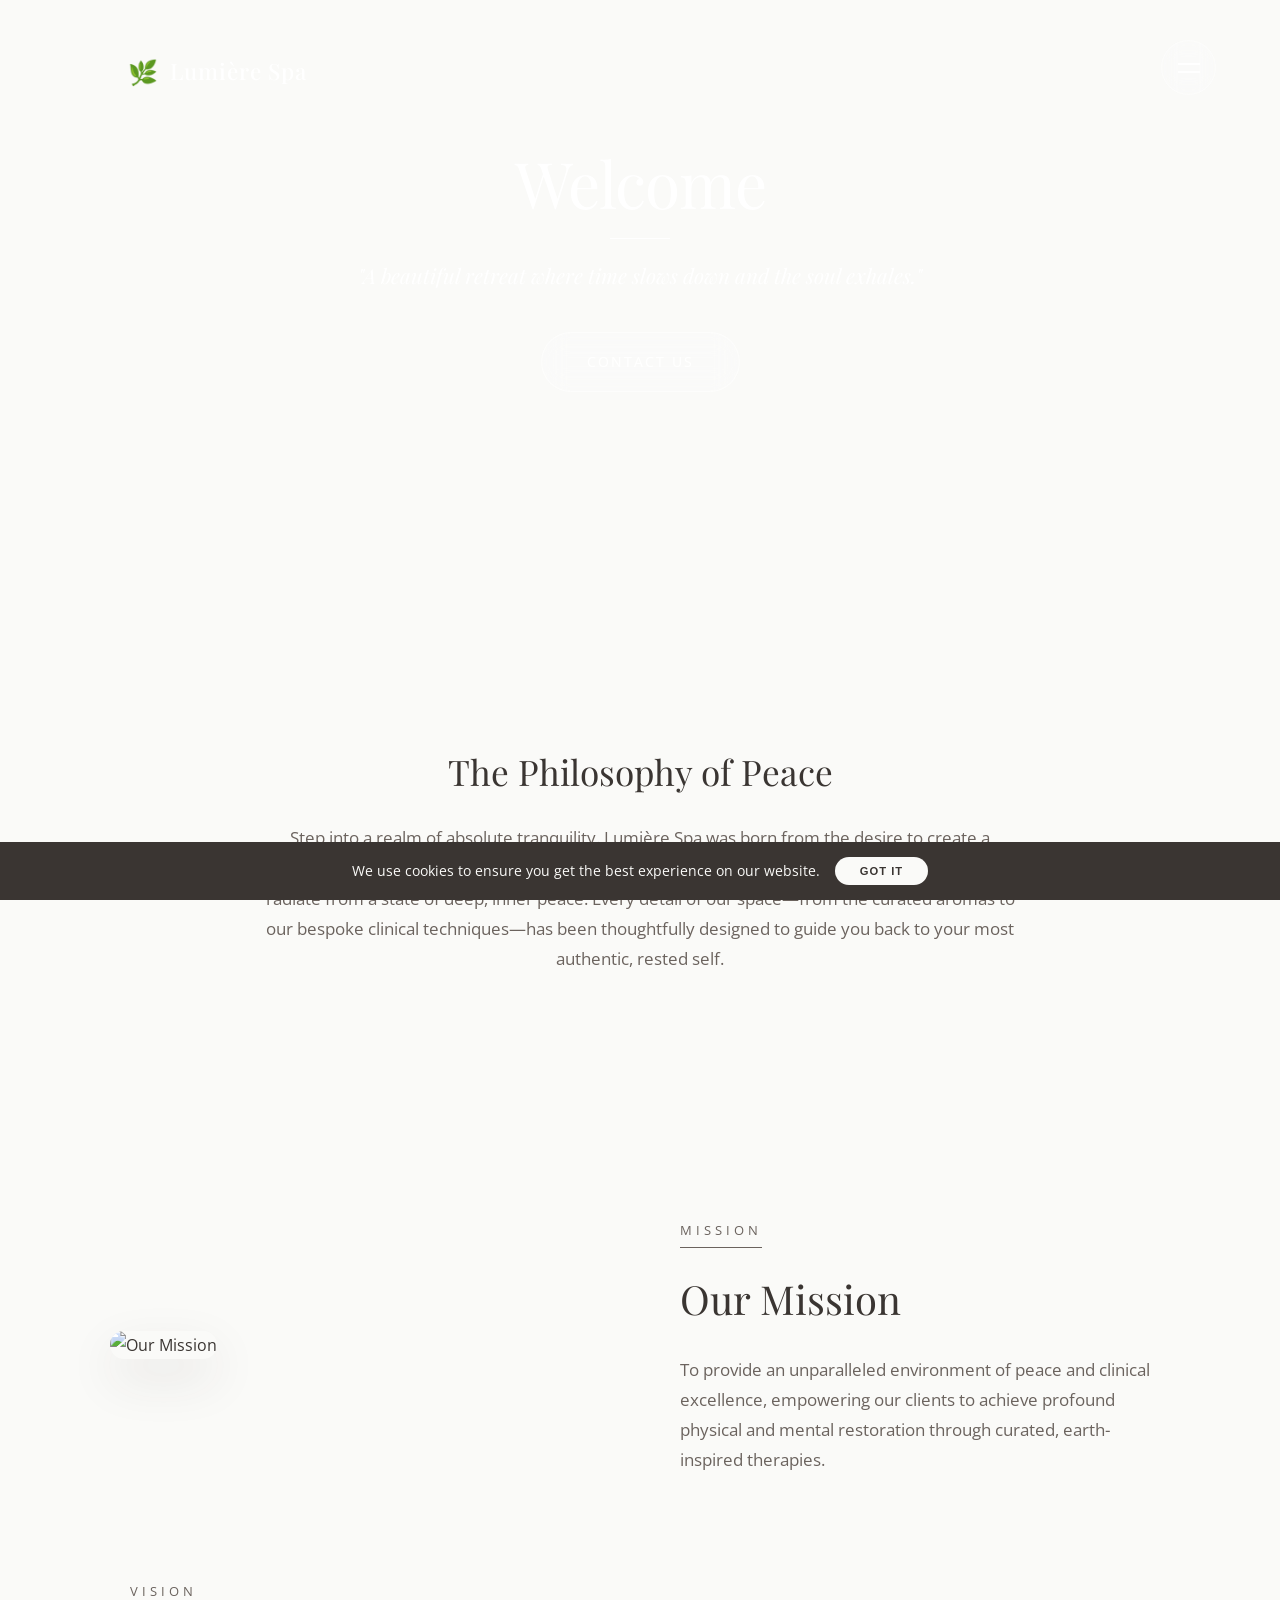
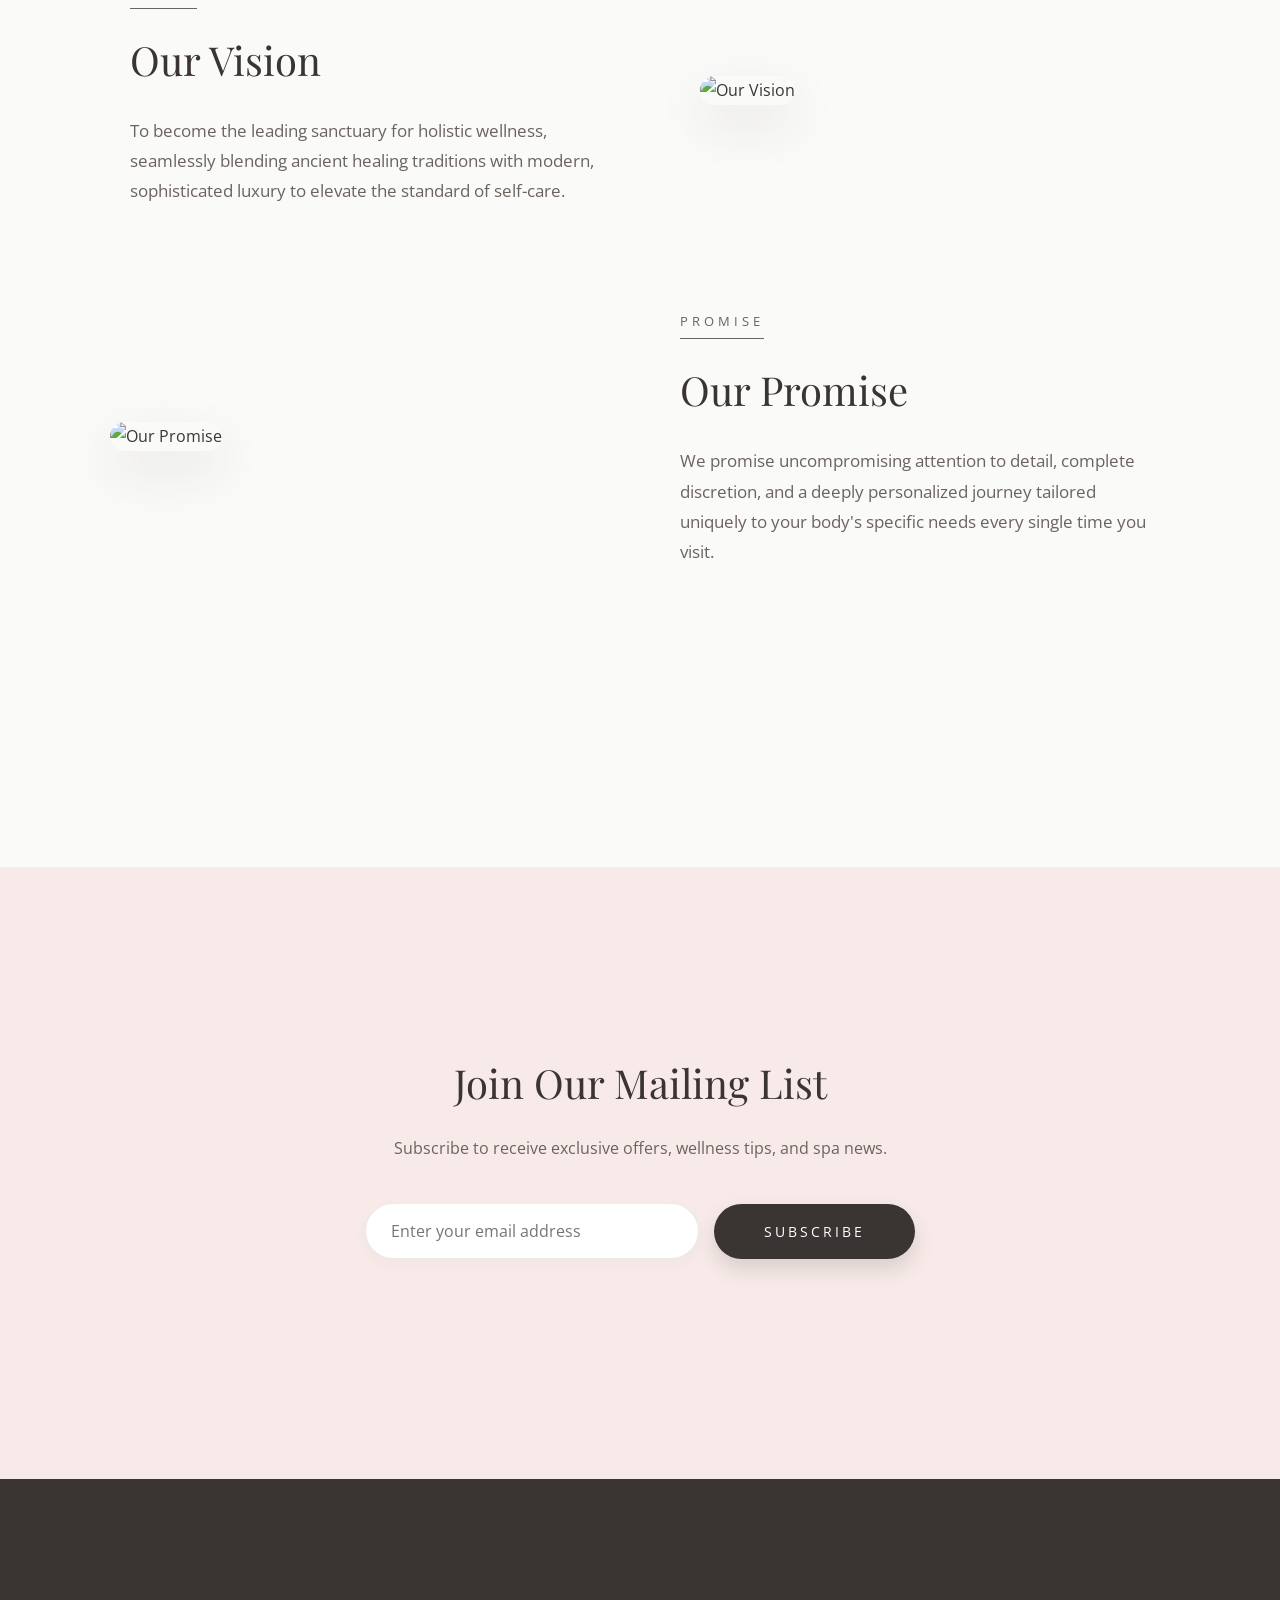
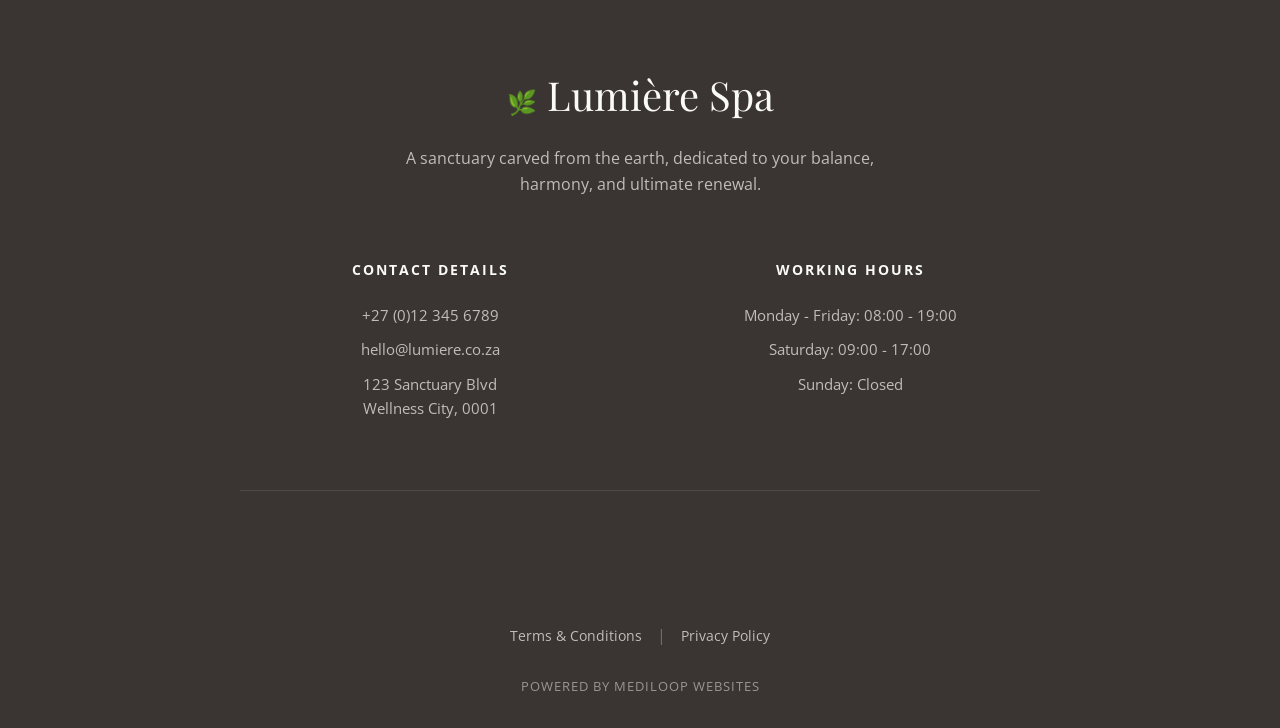
==== commit 2f2edbe8: "Update about.html" ====
--- a/about.html
+++ b/about.html
@@ -15,7 +15,6 @@
 
     <nav class="glass-sidebar" id="glassSidebar">
         <button class="close-menu" id="closeMenu" aria-label="Close Menu">&times;</button>
-        
         <ul class="nav-links">
             <li><a href="index.html">Home</a></li>
             <li><a href="about.html">About</a></li>
@@ -23,9 +22,8 @@
             <li><a href="rewards.html">Rewards</a></li>
             <li><a href="press.html">Press</a></li>
         </ul>
-        
         <div class="sidebar-footer">
-            <a href="#book" class="btn-pill" style="padding: 12px 30px; font-size: 0.8rem;">Book Now</a>
+            <button class="btn-pill open-booking" style="padding: 12px 30px; font-size: 0.8rem; width: 100%;">Book Now</button>
         </div>
     </nav>
 
@@ -54,7 +52,6 @@
 
     <section class="zig-zag-section">
         <div class="container">
-            
             <div class="zig-zag-row reveal-up">
                 <div class="zz-image">
                     <img src="https://vafzjdqepmuunwqhzunz.supabase.co/storage/v1/object/public/branding/Theme%20Image%20Website%202.jpg" alt="Our Mission">
@@ -87,7 +84,6 @@
                     <p>We promise uncompromising attention to detail, complete discretion, and a deeply personalized journey tailored uniquely to your body's specific needs every single time you visit.</p>
                 </div>
             </div>
-
         </div>
     </section>
 
@@ -110,7 +106,6 @@
                 <h3 class="footer-logo"><span class="logo-icon">🌿</span> Lumière Spa</h3>
                 <p>A sanctuary carved from the earth, dedicated to your balance, harmony, and ultimate renewal.</p>
             </div>
-            
             <div class="footer-grid">
                 <div class="footer-col reveal-up" style="transition-delay: 0.1s;">
                     <h4>Contact Details</h4>
@@ -118,7 +113,6 @@
                     <p>hello@lumiere.co.za</p>
                     <p>123 Sanctuary Blvd<br>Wellness City, 0001</p>
                 </div>
-                
                 <div class="footer-col reveal-up" style="transition-delay: 0.2s;">
                     <h4>Working Hours</h4>
                     <p>Monday - Friday: 08:00 - 19:00</p>
@@ -127,21 +121,35 @@
                 </div>
             </div>
         </div>
-        
         <div class="footer-bottom reveal-up" style="transition-delay: 0.3s;">
             <div class="footer-legal">
-                <a href="#">Terms & Conditions</a>
+                <a href="terms.html">Terms & Conditions</a>
                 <span class="divider">|</span>
-                <a href="#">Privacy Policy</a>
+                <a href="privacy.html">Privacy Policy</a>
             </div>
             <p class="powered-by">Powered by MediLoop Websites</p>
         </div>
     </footer>
+
+    <div class="booking-modal" id="bookingModal">
+        <div class="booking-content">
+            <button class="close-booking" id="closeBooking">&times;</button>
+            <h2>Book Your Visit</h2>
+            <p>How would you like to schedule your sanctuary experience?</p>
+            <div class="booking-options">
+                <a href="https://wa.me/27123456789" target="_blank" class="btn-whatsapp">Book via WhatsApp</a>
+                <a href="https://www.fresha.com/" target="_blank" class="btn-fresha">Book via Portal</a>
+            </div>
+        </div>
+    </div>
+
+    <div class="cookie-banner" id="cookieBanner">
+        <span>We use cookies to ensure you get the best experience on our website.</span>
+        <button class="btn-cookie" id="acceptCookiesBtn">Got it</button>
+    </div>
 
     <script>
         document.addEventListener("DOMContentLoaded", () => {
-            
-            // 1. CINEMATIC SCROLL REVEAL 
             const revealElements = document.querySelectorAll('.reveal-up');
             const revealOptions = { threshold: 0.15, rootMargin: "0px 0px -50px 0px" };
             const revealOnScroll = new IntersectionObserver(function(entries, observer) {
@@ -152,38 +160,29 @@
                     }
                 });
             }, revealOptions);
-
             revealElements.forEach(el => {
                 revealOnScroll.observe(el);
-                if (el.getBoundingClientRect().top < window.innerHeight) {
-                    el.classList.add('active');
-                }
+                if (el.getBoundingClientRect().top < window.innerHeight) el.classList.add('active');
             });
 
-            // 2. GLASSMORPHIC SIDEBAR TOGGLE
             const menuToggle = document.getElementById('menuToggle');
             const closeMenu = document.getElementById('closeMenu');
             const glassSidebar = document.getElementById('glassSidebar');
-
             if(menuToggle && closeMenu && glassSidebar) {
                 menuToggle.addEventListener('click', () => glassSidebar.classList.add('active'));
                 closeMenu.addEventListener('click', () => glassSidebar.classList.remove('active'));
             }
 
-            // 3. SUPABASE NEWSLETTER INTEGRATION
             const newsletterForm = document.getElementById('newsletterForm');
             const formMessage = document.getElementById('formMessage');
-
             if(newsletterForm) {
                 newsletterForm.addEventListener('submit', async (e) => {
                     e.preventDefault();
                     const email = document.getElementById('emailInput').value;
                     const subscribeBtn = document.getElementById('subscribeBtn');
-                    
                     subscribeBtn.textContent = 'Subscribing...';
                     subscribeBtn.disabled = true;
 
-                    // ⚠️ PASTE YOUR ANON KEY HERE ⚠️
                     const SUPABASE_ANON_KEY = 'YOUR_ANON_KEY_HERE'; 
                     const SUPABASE_URL = 'https://vafzjdqepmuunwqhzunz.supabase.co/rest/v1/mailing_list';
 
@@ -198,14 +197,11 @@
                             },
                             body: JSON.stringify({ email_address: email })
                         });
-
                         if (response.ok) {
                             formMessage.textContent = 'Thank you! You have been successfully subscribed.';
                             formMessage.style.color = 'var(--text-dark)';
                             newsletterForm.reset();
-                        } else {
-                            throw new Error('Network error.');
-                        }
+                        } else { throw new Error('Network error.'); }
                     } catch (error) {
                         formMessage.textContent = 'Oops! Something went wrong. Please try again.';
                         formMessage.style.color = '#B35C3B'; 
@@ -215,6 +211,37 @@
                     }
                 });
             }
+
+            const cookieBanner = document.getElementById('cookieBanner');
+            const acceptCookiesBtn = document.getElementById('acceptCookiesBtn');
+            if (cookieBanner && acceptCookiesBtn) {
+                if (localStorage.getItem('cookiesAccepted') === 'true') {
+                    cookieBanner.style.display = 'none';
+                }
+                acceptCookiesBtn.addEventListener('click', () => {
+                    cookieBanner.style.display = 'none';
+                    localStorage.setItem('cookiesAccepted', 'true');
+                });
+            }
+
+            const bookingModal = document.getElementById('bookingModal');
+            const closeBooking = document.getElementById('closeBooking');
+            const openBookingBtns = document.querySelectorAll('.open-booking');
+            openBookingBtns.forEach(btn => {
+                btn.addEventListener('click', (e) => {
+                    e.preventDefault();
+                    if (glassSidebar && glassSidebar.classList.contains('active')) {
+                        glassSidebar.classList.remove('active');
+                    }
+                    bookingModal.classList.add('active');
+                });
+            });
+            if (closeBooking) {
+                closeBooking.addEventListener('click', () => bookingModal.classList.remove('active'));
+            }
+            window.addEventListener('click', (e) => {
+                if (e.target === bookingModal) bookingModal.classList.remove('active');
+            });
         });
     </script>
 </body>
--- a/globals.css
+++ b/globals.css
@@ -2,7 +2,7 @@
    CLEAN SPA TEMPLATE - BLUSH & CREAM
    ========================================= */
 
-@import url('https://fonts.googleapis.com/css2?family=Playfair+Display:wght@400;500&family=Open+Sans:wght@300;400;600&display=swap');
+@import url('https://fonts.googleapis.com/css2?family=Playfair+Display:ital,wght@0,400;0,500;1,400&family=Open+Sans:wght@300;400;600&display=swap');
 
 :root {
     --bg-canvas: #FAFAF8;      
@@ -146,11 +146,12 @@
 }
 
 .nav-links a:hover::after { width: 100%; }
+
 .sidebar-footer { margin-top: auto; }
-
-
-/* =========================================
-   HERO SECTION (WHITE TYPOGRAPHY)
+.sidebar-footer button { width: 100%; }
+
+/* =========================================
+   HERO SECTION (INDEX & SUBPAGES)
    ========================================= */
 .hero {
     position: relative;
@@ -161,6 +162,16 @@
     justify-content: flex-start; 
     text-align: left;
     padding-left: 10%; 
+}
+
+.hero-sub {
+    position: relative;
+    height: 60vh; 
+    background: url('https://vafzjdqepmuunwqhzunz.supabase.co/storage/v1/object/public/branding/Second%20Pink%20Image.jpg') center/cover no-repeat;
+    display: flex;
+    align-items: center;
+    justify-content: center; 
+    text-align: center;
 }
 
 .hero-nav {
@@ -208,14 +219,26 @@
     line-height: 1.6;
 }
 
+.italic-quote {
+    font-family: 'Playfair Display', serif;
+    font-style: italic;
+    font-size: 1.3rem;
+    opacity: 0.9;
+}
+
 .btn-outline {
     display: inline-block;
     padding: 14px 40px;
     border: 1px solid #FFFFFF; 
+    background: transparent;
     color: #FFFFFF; 
     text-decoration: none;
     font-size: 1rem;
+    font-family: 'Open Sans', sans-serif;
+    text-transform: uppercase;
+    letter-spacing: 2px;
     border-radius: 50px; 
+    cursor: pointer;
     transition: all 0.3s ease;
 }
 
@@ -224,33 +247,27 @@
     color: var(--text-dark); 
 }
 
-/* =========================================
-   PHILOSOPHY SECTION 
-   ========================================= */
-.philosophy { background-color: var(--bg-canvas); }
-
-.philosophy-grid {
-    display: grid;
-    grid-template-columns: 1fr 1fr;
-    gap: 60px;
-    align-items: center;
-}
-
-.philosophy-text {
-    text-align: center;
-    padding: 0 20px;
-}
-
-.philosophy-text h2 {
-    font-size: 2.5rem;
-    margin-bottom: 20px;
-}
-
-.philosophy-text p { color: var(--text-muted); }
-
-.philosophy-action {
-    display: flex;
-    justify-content: center;
+.btn-glass {
+    display: inline-block;
+    padding: 16px 45px;
+    background: rgba(255, 255, 255, 0.15); 
+    backdrop-filter: blur(12px);
+    -webkit-backdrop-filter: blur(12px);
+    border: 1px solid rgba(255, 255, 255, 0.5);
+    color: #FFFFFF;
+    text-decoration: none;
+    text-transform: uppercase;
+    font-family: 'Open Sans', sans-serif;
+    letter-spacing: 2px;
+    font-size: 0.9rem;
+    border-radius: 50px;
+    cursor: pointer;
+    transition: all 0.3s ease;
+}
+
+.btn-glass:hover {
+    background: rgba(255, 255, 255, 0.3);
+    transform: translateY(-3px);
 }
 
 .btn-pill {
@@ -262,6 +279,7 @@
     text-transform: uppercase;
     letter-spacing: 3px;
     font-size: 0.9rem;
+    font-family: 'Open Sans', sans-serif;
     border-radius: 50px;
     box-shadow: 0 10px 20px rgba(58, 53, 50, 0.15);
     transition: all 0.3s ease;
@@ -276,21 +294,307 @@
 }
 
 /* =========================================
-   PACKAGES HORIZONTAL SCROLL
-   ========================================= */
-.packages {
-    background-color: #FFFFFF;
-}
-
-.packages h2 {
-    font-size: 2.5rem;
-    margin-bottom: 10px;
-}
-
-.subtitle {
+   ABOUT PAGE - EDITORIAL ZIG-ZAG
+   ========================================= */
+.welcome-intro { padding: 100px 20px 40px 20px; }
+.zig-zag-section { padding-bottom: 100px; }
+
+.zig-zag-row {
+    display: flex;
+    align-items: center;
+    gap: 80px;
+    margin-bottom: 100px;
+}
+
+.zig-zag-row.reverse { flex-direction: row-reverse; }
+
+.zz-image, .zz-text { flex: 1; }
+
+.zz-image img {
+    width: 100%;
+    aspect-ratio: 4 / 3;
+    object-fit: cover;
+    border-radius: 20px;
+    box-shadow: 0 20px 50px rgba(58, 53, 50, 0.1);
+}
+
+.zz-text { padding: 0 20px; }
+.zz-text h2 { font-size: 2.5rem; margin-bottom: 20px; }
+.zz-text p { color: var(--text-muted); font-size: 1.05rem; }
+
+.vertical-title {
+    font-family: 'Open Sans', sans-serif;
+    text-transform: uppercase;
+    letter-spacing: 4px;
+    font-size: 0.8rem;
     color: var(--text-muted);
     margin-bottom: 15px;
-}
+    border-bottom: 1px solid var(--text-muted);
+    display: inline-block;
+    padding-bottom: 5px;
+}
+
+/* =========================================
+   PRESS & GALLERY PAGE
+   ========================================= */
+.gallery-section { padding-bottom: 100px; }
+
+.editorial-gallery {
+    display: grid;
+    grid-template-columns: repeat(4, 1fr);
+    grid-auto-rows: 250px;
+    gap: 20px;
+    max-width: 1200px;
+    margin: 0 auto;
+    padding: 0 20px;
+}
+
+.gal-img {
+    border-radius: 20px;
+    overflow: hidden;
+    position: relative;
+    box-shadow: 0 10px 30px rgba(58, 53, 50, 0.1);
+    transition: transform 0.4s ease;
+}
+
+.gal-img img {
+    width: 100%;
+    height: 100%;
+    object-fit: cover;
+    display: block;
+    transition: transform 0.8s ease;
+}
+
+.gal-img:hover { transform: translateY(-5px); }
+.gal-img:hover img { transform: scale(1.05); }
+
+.feat-large { grid-column: span 2; grid-row: span 2; }
+.feat-tall { grid-row: span 2; }
+.feat-wide { grid-column: span 2; }
+
+.press-parallax {
+    position: relative;
+    background: linear-gradient(rgba(58, 53, 50, 0.5), rgba(58, 53, 50, 0.5)), url('https://vafzjdqepmuunwqhzunz.supabase.co/storage/v1/object/public/branding/Theme%20Image%201.png') center/cover no-repeat;
+    background-attachment: fixed; 
+    padding: 100px 0;
+}
+
+.review-card {
+    width: 400px; 
+    flex: 0 0 400px; 
+    scroll-snap-align: center;
+    background: rgba(250, 246, 242, 0.2); 
+    backdrop-filter: blur(25px);
+    -webkit-backdrop-filter: blur(25px);
+    border: 1px solid rgba(255, 255, 255, 0.3);
+    border-radius: 20px;
+    padding: 50px 40px;
+    text-align: center;
+    box-shadow: 0 20px 40px rgba(0,0,0,0.15);
+}
+
+.stars {
+    color: #FFFFFF;
+    font-size: 1.5rem;
+    letter-spacing: 5px;
+    margin-bottom: 20px;
+}
+
+.quote {
+    font-family: 'Playfair Display', serif;
+    font-size: 1.2rem;
+    color: #FFFFFF;
+    font-style: italic;
+    line-height: 1.6;
+    margin-bottom: 30px;
+}
+
+.review-line {
+    border: 0;
+    height: 1px;
+    background-color: #FFFFFF;
+    width: 40px;
+    margin: 0 auto 20px auto;
+    opacity: 0.5;
+}
+
+.review-card h4 {
+    font-size: 1rem;
+    color: #FFFFFF;
+    text-transform: uppercase;
+    letter-spacing: 2px;
+}
+
+.verified {
+    display: block;
+    font-size: 0.75rem;
+    color: rgba(255, 255, 255, 0.7);
+    margin-top: 5px;
+}
+
+/* =========================================
+   REWARDS PAGE - VIP SPOTLIGHT & TIERS
+   ========================================= */
+.spotlight-section {
+    padding: 60px 20px 100px 20px;
+    background-color: var(--bg-canvas);
+}
+
+.spotlight-wrapper {
+    position: relative;
+    max-width: 1000px;
+    margin: 0 auto;
+    display: flex;
+    align-items: center;
+}
+
+.spotlight-img {
+    width: 65%;
+    border-radius: 20px;
+    object-fit: cover;
+    aspect-ratio: 16 / 9;
+    box-shadow: 0 20px 40px rgba(58, 53, 50, 0.1);
+}
+
+.spotlight-glass {
+    position: absolute;
+    left: 50%; 
+    width: 50%;
+    background: rgba(250, 246, 242, 0.75); 
+    backdrop-filter: blur(25px);
+    -webkit-backdrop-filter: blur(25px);
+    padding: 50px 40px;
+    border-radius: 20px;
+    border: 1px solid rgba(255, 255, 255, 0.8);
+    box-shadow: -10px 20px 50px rgba(58, 53, 50, 0.1);
+}
+
+.spotlight-glass h2 {
+    font-size: 2.5rem;
+    margin-bottom: 15px;
+    line-height: 1.2;
+}
+
+.spotlight-glass p {
+    color: var(--text-muted);
+    font-size: 1rem;
+    line-height: 1.7;
+    margin-bottom: 25px;
+}
+
+.spotlight-price {
+    display: flex;
+    align-items: center;
+    gap: 15px;
+    margin-bottom: 30px;
+}
+
+.old-price {
+    text-decoration: line-through;
+    color: var(--text-muted);
+    font-size: 0.9rem;
+}
+
+.new-price {
+    font-family: 'Playfair Display', serif;
+    font-size: 1.3rem;
+    color: var(--text-dark);
+    font-weight: 500;
+}
+
+.tiers-section {
+    padding: 80px 20px 120px 20px;
+    background-color: #FFFFFF;
+}
+
+.tier-card {
+    background-color: var(--blush-pink);
+    padding: 50px 30px;
+    border-radius: 20px;
+    transition: transform 0.4s ease, box-shadow 0.4s ease;
+    border: 1px solid rgba(255, 255, 255, 0.5);
+    height: 100%;
+    display: flex;
+    flex-direction: column;
+}
+
+.tier-card:hover {
+    transform: translateY(-10px);
+    box-shadow: 0 20px 40px rgba(58, 53, 50, 0.08);
+}
+
+.tier-card.highlight {
+    background-color: var(--text-dark);
+    color: #FFFFFF;
+}
+
+.tier-card.highlight h3, .tier-card.highlight .tier-req {
+    color: #FFFFFF;
+}
+
+.tier-icon {
+    font-size: 2.5rem;
+    margin-bottom: 20px;
+}
+
+.tier-card h3 {
+    font-size: 1.8rem;
+    margin-bottom: 5px;
+}
+
+.tier-req {
+    font-size: 0.85rem;
+    text-transform: uppercase;
+    letter-spacing: 2px;
+    color: var(--text-muted);
+    margin-bottom: 30px;
+    border-bottom: 1px solid rgba(58, 53, 50, 0.1);
+    padding-bottom: 10px;
+}
+
+.tier-benefits {
+    list-style: none;
+    text-align: left;
+    margin-top: auto; 
+}
+
+.tier-benefits li {
+    margin-bottom: 15px;
+    font-size: 0.95rem;
+    position: relative;
+    padding-left: 25px;
+}
+
+.tier-benefits li::before {
+    content: '✓';
+    position: absolute;
+    left: 0;
+    font-family: sans-serif;
+}
+
+/* =========================================
+   PHILOSOPHY SECTION 
+   ========================================= */
+.philosophy { background-color: var(--bg-canvas); }
+
+.philosophy-grid {
+    display: grid;
+    grid-template-columns: 1fr 1fr;
+    gap: 60px;
+    align-items: center;
+}
+
+.philosophy-text { text-align: center; padding: 0 20px; }
+.philosophy-text h2 { font-size: 2.5rem; margin-bottom: 20px; }
+.philosophy-text p { color: var(--text-muted); }
+.philosophy-action { display: flex; justify-content: center; }
+
+/* =========================================
+   PACKAGES HORIZONTAL SCROLL
+   ========================================= */
+.packages { background-color: #FFFFFF; }
+.packages h2 { font-size: 2.5rem; margin-bottom: 10px; }
+.subtitle { color: var(--text-muted); margin-bottom: 15px; }
 
 .scroll-indicator {
     font-family: 'Playfair Display', serif;
@@ -321,9 +625,7 @@
     scrollbar-width: none; 
 }
 
-.horizontal-scroll::-webkit-scrollbar {
-    display: none; 
-}
+.horizontal-scroll::-webkit-scrollbar { display: none; }
 
 .package-card {
     width: 280px; 
@@ -335,14 +637,8 @@
     flex-direction: column;
 }
 
-.package-card:hover {
-    transform: translateY(-5px);
-}
-
-.package-card h3 {
-    font-size: 1.2rem;
-    margin: 20px 0 5px 0;
-}
+.package-card:hover { transform: translateY(-5px); }
+.package-card h3 { font-size: 1.2rem; margin: 20px 0 5px 0; }
 
 .view-details {
     font-size: 1rem;
@@ -386,14 +682,10 @@
 }
 
 .package-card:hover .square-img,
-.package-card:active .square-img {
-    transform: scale(1.08); 
-}
+.package-card:active .square-img { transform: scale(1.08); }
 
 .package-card:hover .image-wrapper::after,
-.package-card:active .image-wrapper::after {
-    opacity: 1; 
-}
+.package-card:active .image-wrapper::after { opacity: 1; }
 
 /* =========================================
    THE DOSSIER MODAL
@@ -414,10 +706,7 @@
     padding: 20px;
 }
 
-.dossier-modal.active {
-    opacity: 1;
-    pointer-events: auto;
-}
+.dossier-modal.active { opacity: 1; pointer-events: auto; }
 
 .dossier-content {
     background: linear-gradient(rgba(250, 246, 242, 0.95), rgba(250, 246, 242, 0.95)), url('https://vafzjdqepmuunwqhzunz.supabase.co/storage/v1/object/public/branding/Pink%20Image.jpg') center/cover no-repeat;
@@ -431,9 +720,7 @@
     transition: transform 0.4s cubic-bezier(0.25, 1, 0.5, 1);
 }
 
-.dossier-modal.active .dossier-content {
-    transform: scale(1);
-}
+.dossier-modal.active .dossier-content { transform: scale(1); }
 
 .close-dossier {
     position: absolute;
@@ -446,9 +733,7 @@
     transition: transform 0.3s;
 }
 
-.close-dossier:hover {
-    transform: rotate(90deg);
-}
+.close-dossier:hover { transform: rotate(90deg); }
 
 .dossier-content h2 {
     font-size: 2rem; 
@@ -473,10 +758,7 @@
     transition: all 0.4s ease;
 }
 
-.dossier-item.show {
-    opacity: 1;
-    transform: translateY(0);
-}
+.dossier-item.show { opacity: 1; transform: translateY(0); }
 
 .dossier-meta {
     display: flex;
@@ -488,8 +770,116 @@
     color: var(--text-dark);
 }
 
-.dossier-action {
+.dossier-action { text-align: center; }
+
+/* =========================================
+   NEW: BOOKING CHOICE MODAL
+   ========================================= */
+.booking-modal {
+    position: fixed;
+    top: 0; left: 0; width: 100%; height: 100%;
+    background: rgba(0, 0, 0, 0.7);
+    backdrop-filter: blur(8px);
+    -webkit-backdrop-filter: blur(8px);
+    z-index: 3000; 
+    display: flex;
+    align-items: center;
+    justify-content: center;
+    opacity: 0;
+    pointer-events: none;
+    transition: opacity 0.4s ease;
+    padding: 20px;
+}
+
+.booking-modal.active {
+    opacity: 1;
+    pointer-events: auto;
+}
+
+.booking-content {
+    background: var(--bg-canvas);
+    width: 100%;
+    max-width: 400px;
+    border-radius: 30px;
+    padding: 50px 40px;
+    position: relative;
     text-align: center;
+    box-shadow: 0 20px 50px rgba(0,0,0,0.2);
+    transform: scale(0.95);
+    transition: transform 0.4s cubic-bezier(0.25, 1, 0.5, 1);
+}
+
+.booking-modal.active .booking-content { transform: scale(1); }
+
+.close-booking {
+    position: absolute;
+    top: 20px; right: 25px;
+    background: transparent;
+    border: none;
+    font-size: 2rem;
+    color: var(--text-dark);
+    cursor: pointer;
+    transition: transform 0.3s;
+}
+
+.close-booking:hover { transform: rotate(90deg); }
+
+.booking-content h2 {
+    font-size: 1.8rem;
+    margin-bottom: 10px;
+}
+
+.booking-content p {
+    color: var(--text-muted);
+    margin-bottom: 30px;
+    font-size: 0.95rem;
+}
+
+.booking-options {
+    display: flex;
+    flex-direction: column;
+    gap: 15px;
+}
+
+.btn-whatsapp {
+    display: block;
+    padding: 16px;
+    background-color: #25D366; 
+    color: #FFFFFF;
+    text-decoration: none;
+    text-transform: uppercase;
+    letter-spacing: 2px;
+    font-size: 0.85rem;
+    border-radius: 50px;
+    font-family: 'Open Sans', sans-serif;
+    font-weight: 600;
+    transition: transform 0.3s, box-shadow 0.3s;
+}
+
+.btn-whatsapp:hover {
+    transform: translateY(-3px);
+    box-shadow: 0 10px 20px rgba(37, 211, 102, 0.3);
+}
+
+.btn-fresha {
+    display: block;
+    padding: 16px;
+    background-color: var(--text-dark);
+    color: #FFFFFF;
+    text-decoration: none;
+    text-transform: uppercase;
+    letter-spacing: 2px;
+    font-size: 0.85rem;
+    border-radius: 50px;
+    font-family: 'Open Sans', sans-serif;
+    font-weight: 600;
+    transition: transform 0.3s, box-shadow 0.3s;
+}
+
+.btn-fresha:hover {
+    background-color: var(--text-muted);
+    transform: translateY(-3px);
+    box-shadow: 0 10px 20px rgba(58, 53, 50, 0.2);
 }
 
 /* =========================================
@@ -504,9 +894,7 @@
     margin-top: 50px;
 }
 
-.grid-item {
-    cursor: pointer;
-}
+.grid-item { cursor: pointer; }
 
 .archway-img {
     width: 100%;
@@ -535,10 +923,198 @@
 }
 
 /* =========================================
+   RITUALS PAGE COMPONENTS 
+   ========================================= */
+.treatment-category {
+    padding: 80px 0 100px 0;
+    position: relative;
+    background-size: cover;
+    background-position: center;
+    background-attachment: fixed; 
+}
+
+.tint-1 { background-image: linear-gradient(rgba(224, 187, 187, 0.9), rgba(224, 187, 187, 0.9)), url('https://vafzjdqepmuunwqhzunz.supabase.co/storage/v1/object/public/branding/Pink%20Image.jpg'); }
+.tint-2 { background-image: linear-gradient(rgba(247, 234, 232, 0.9), rgba(247, 234, 232, 0.9)), url('https://vafzjdqepmuunwqhzunz.supabase.co/storage/v1/object/public/branding/Second%20Pink%20Image.jpg'); }
+.tint-3 { background-image: linear-gradient(rgba(248, 240, 237, 0.9), rgba(248, 240, 237, 0.9)), url('https://vafzjdqepmuunwqhzunz.supabase.co/storage/v1/object/public/branding/Spa%20image%203.png'); }
+.tint-4 { background-image: linear-gradient(rgba(250, 246, 242, 0.9), rgba(250, 246, 242, 0.9)), url('https://vafzjdqepmuunwqhzunz.supabase.co/storage/v1/object/public/branding/Theme%20Image%20Website%202.jpg'); }
+
+.category-header h2 { font-size: 2.8rem; margin-bottom: 10px; }
+
+.scroll-ltr { direction: ltr; } 
+.scroll-rtl { direction: rtl; } 
+.ltr-content { direction: ltr; }
+
+.treatment-card {
+    width: 300px;
+    height: 380px;
+    flex: 0 0 300px;
+    scroll-snap-align: center;
+    position: relative;
+    border-radius: 20px;
+    overflow: hidden;
+    box-shadow: 0 15px 35px rgba(58, 53, 50, 0.1);
+    cursor: pointer;
+    background-color: var(--bg-canvas); 
+}
+
+.t-img {
+    width: 100%;
+    height: 60%;
+    object-fit: cover;
+    display: block;
+    transition: transform 0.6s ease;
+}
+
+.t-glass-info {
+    position: absolute;
+    bottom: 0; left: 0; width: 100%;
+    height: 40%;
+    background: rgba(250, 246, 242, 0.85); 
+    backdrop-filter: blur(15px);
+    -webkit-backdrop-filter: blur(15px);
+    padding: 20px;
+    display: flex;
+    flex-direction: column;
+    justify-content: center;
+    align-items: center;
+    text-align: center;
+    transition: transform 0.4s ease;
+}
+
+.t-glass-info h4 {
+    font-family: 'Playfair Display', serif;
+    font-size: 1.3rem;
+    margin-bottom: 5px;
+    color: var(--text-dark);
+}
+
+.t-glass-info p {
+    font-size: 0.85rem;
+    text-transform: uppercase;
+    letter-spacing: 2px;
+    color: var(--text-muted);
+}
+
+.t-book-overlay {
+    position: absolute;
+    bottom: 0; left: 0; width: 100%;
+    height: 40%;
+    background: var(--text-dark); 
+    display: flex;
+    align-items: center;
+    justify-content: center;
+    transform: translateY(100%); 
+    transition: transform 0.4s cubic-bezier(0.25, 1, 0.5, 1);
+    z-index: 2;
+}
+
+.treatment-card:hover .t-img,
+.treatment-card.active .t-img { transform: scale(1.08); }
+
+.treatment-card:hover .t-book-overlay,
+.treatment-card.active .t-book-overlay { transform: translateY(0); }
+
+/* =========================================
+   SPA ETIQUETTE
+   ========================================= */
+.spa-etiquette {
+    padding: 100px 20px;
+    background-color: var(--bg-canvas);
+}
+
+.etiquette-grid {
+    display: grid;
+    grid-template-columns: 1fr 2fr; 
+    gap: 60px;
+    max-width: 900px;
+    margin: 0 auto;
+}
+
+.etiquette-title h2 {
+    font-size: 3rem;
+    line-height: 1.1;
+    border-left: 2px solid var(--text-dark);
+    padding-left: 20px;
+}
+
+.e-block { margin-bottom: 40px; }
+
+.e-block h4 {
+    font-family: 'Open Sans', sans-serif;
+    text-transform: uppercase;
+    letter-spacing: 2px;
+    font-size: 0.9rem;
+    margin-bottom: 10px;
+    color: var(--text-dark);
+}
+
+.e-block p {
+    color: var(--text-muted);
+    font-size: 1rem;
+    line-height: 1.7;
+}
+
+/* =========================================
+   ASYMMETRICAL GIFT CARD SECTION
+   ========================================= */
+.gift-card-section {
+    padding: 80px 20px 120px 20px;
+    background-color: #FFFFFF;
+}
+
+.gift-container {
+    position: relative;
+    max-width: 1000px;
+    margin: 0 auto;
+    display: flex;
+    align-items: center;
+}
+
+.gift-image {
+    width: 65%;
+    border-radius: 20px;
+    overflow: hidden;
+    box-shadow: 0 30px 60px rgba(58, 53, 50, 0.15);
+}
+
+.gift-image img {
+    width: 100%;
+    aspect-ratio: 4 / 3;
+    object-fit: cover;
+    display: block;
+}
+
+.gift-glass-box {
+    position: absolute;
+    right: 5%; 
+    width: 45%;
+    background: rgba(250, 246, 242, 0.7); 
+    backdrop-filter: blur(20px);
+    -webkit-backdrop-filter: blur(20px);
+    padding: 60px 40px;
+    border-radius: 20px;
+    border: 1px solid rgba(255, 255, 255, 0.6);
+    box-shadow: 0 20px 50px rgba(58, 53, 50, 0.1);
+    text-align: left;
+}
+
+.gift-glass-box h2 {
+    font-size: 2.8rem;
+    margin-bottom: 15px;
+    line-height: 1.1;
+}
+
+.gift-glass-box p {
+    color: var(--text-muted);
+    margin-bottom: 30px;
+    font-size: 1.05rem;
+}
+
+/* =========================================
    NEWSLETTER SIGN UP SECTION
    ========================================= */
 .newsletter {
-    background-color: var(--blush-pink); /* Gorgeous soft background to break the page */
+    background-color: var(--blush-pink);
     padding: 80px 20px;
 }
 
@@ -565,7 +1141,7 @@
     flex: 1;
     padding: 16px 25px;
     border: 1px solid rgba(58, 53, 50, 0.1);
-    border-radius: 50px; /* Soft pill shape input */
+    border-radius: 50px; 
     font-family: 'Open Sans', sans-serif;
     font-size: 1rem;
     outline: none;
@@ -573,14 +1149,12 @@
     transition: border 0.3s ease;
 }
 
-.newsletter-form input:focus {
-    border: 1px solid var(--text-dark);
-}
+.newsletter-form input:focus { border: 1px solid var(--text-dark); }
 
 .form-message {
     margin-top: 20px;
     font-size: 0.95rem;
-    height: 20px; /* Prevents layout jump when text appears */
+    height: 20px; 
 }
 
 /* =========================================
@@ -592,7 +1166,6 @@
     padding: 80px 20px 30px 20px;
 }
 
-/* The centered logo anchor */
 .footer-top {
     text-align: center;
     margin-bottom: 60px;
@@ -600,7 +1173,7 @@
 
 .footer-logo {
     font-family: 'Playfair Display', serif;
-    font-size: 2.5rem; /* Larger, editorial logo text */
+    font-size: 2.5rem; 
     font-weight: 400;
     margin-bottom: 15px;
     color: var(--bg-canvas);
@@ -613,7 +1186,6 @@
     line-height: 1.6;
 }
 
-/* Details stacked nicely under the logo */
 .footer-grid {
     display: grid;
     grid-template-columns: 1fr 1fr;
@@ -622,7 +1194,7 @@
     border-bottom: 1px solid rgba(250, 246, 242, 0.1);
     max-width: 800px;
     margin: 0 auto;
-    text-align: center; /* Ensures the columns text aligns nicely */
+    text-align: center; 
 }
 
 .footer-col h4 {
@@ -665,13 +1237,8 @@
     transition: color 0.3s ease;
 }
 
-.footer-legal .divider {
-    color: rgba(250, 246, 242, 0.3);
-}
-
-.footer-legal a:hover {
-    color: var(--bg-canvas);
-}
+.footer-legal .divider { color: rgba(250, 246, 242, 0.3); }
+.footer-legal a:hover { color: var(--bg-canvas); }
 
 .powered-by {
     font-size: 0.8rem;
@@ -682,6 +1249,44 @@
 }
 
 /* =========================================
+   NEW: COOKIE CONSENT BANNER
+   ========================================= */
+.cookie-banner {
+    position: fixed;
+    bottom: 0;
+    left: 0;
+    width: 100%;
+    background: var(--text-dark);
+    color: var(--bg-canvas);
+    padding: 15px 20px;
+    text-align: center;
+    z-index: 9999;
+    font-family: 'Open Sans', sans-serif;
+    font-size: 0.85rem;
+    display: flex;
+    justify-content: center;
+    align-items: center;
+    gap: 15px;
+    flex-wrap: wrap;
+}
+
+.btn-cookie {
+    padding: 8px 25px;
+    background: var(--bg-canvas);
+    color: var(--text-dark);
+    border: none;
+    border-radius: 50px;
+    cursor: pointer;
+    font-weight: 600;
+    text-transform: uppercase;
+    letter-spacing: 1px;
+    font-size: 0.7rem;
+    transition: transform 0.3s;
+}
+
+.btn-cookie:hover { transform: translateY(-2px); }
+
+/* =========================================
    CINEMATIC SCROLL REVEALS
    ========================================= */
 .reveal-up {
@@ -700,61 +1305,97 @@
 .grid-item:nth-child(3).reveal-up { transition-delay: 0.4s; }
 
 /* =========================================
-   MOBILE RESPONSIVENESS
+   MOBILE RESPONSIVENESS (FULLY MERGED & SAFE)
    ========================================= */
 @media (max-width: 768px) {
-    .philosophy-grid, .grid-3, .footer-grid {
+    /* Grids */
+    .philosophy-grid, .grid-3, .footer-grid, .etiquette-grid {
         grid-template-columns: 1fr;
     }
 
     .container { padding: 60px 20px; }
     
-    .hero {
-        padding-left: 5%;
-        padding-right: 5%;
+    /* Hero */
+    .hero { padding-left: 5%; padding-right: 5%; }
+    .hero-nav { left: 5%; top: 30px; }
+    .hero-content h1 { font-size: 2.2rem; margin-bottom: 15px; }
+    .hero-sub { height: 70vh; }
+
+    /* About Page Zig-Zag */
+    .zig-zag-row, .zig-zag-row.reverse {
+        flex-direction: column;
+        gap: 30px;
+        text-align: center;
+        margin-bottom: 60px;
     }
-    
-    .hero-nav {
-        left: 5%;
-        top: 30px;
+    .zz-text { padding: 0; }
+
+    /* Press & Gallery Page */
+    .editorial-gallery {
+        grid-template-columns: 1fr 1fr; 
+        grid-auto-rows: 150px;
+        gap: 10px;
     }
-
-    .hero-content h1 {
-        font-size: 2.2rem; 
-        margin-bottom: 15px;
+    .feat-large { grid-column: span 2; grid-row: span 2; }
+    .feat-tall { grid-row: span 2; }
+    .feat-wide { grid-column: span 2; }
+
+    .review-card {
+        width: 300px;
+        flex: 0 0 300px;
+        padding: 40px 25px;
     }
-
+    .quote { font-size: 1.05rem; }
+
+    /* Rewards / VIP Spotlight */
+    .spotlight-wrapper { flex-direction: column; }
+    .spotlight-img { width: 100%; aspect-ratio: 4 / 3; }
+    .spotlight-glass {
+        position: relative;
+        left: 0; width: 90%;
+        margin-top: -60px; 
+        padding: 40px 20px;
+        text-align: center;
+    }
+    .spotlight-price { flex-direction: column; gap: 5px; }
+
+    /* Treatments / Packages */
     .philosophy-action { margin-top: 20px; }
-
-    .package-card {
-        width: 250px;
-        flex: 0 0 250px;
+    .package-card, .treatment-card {
+        width: 250px; flex: 0 0 250px;
     }
-
-    .archway-img {
-        width: 80%;
-        margin: 0 auto;
-    }
-
-    /* Newsletter form stacks beautifully on mobile */
-    .newsletter-form {
-        flex-direction: column;
-        gap: 15px;
-    }
-    .newsletter-form input, .newsletter-form button {
-        width: 100%;
-    }
-
-    .footer-grid {
-        gap: 40px;
-        padding-bottom: 40px;
-    }
-
+    .archway-img { width: 80%; margin: 0 auto; }
+
+    /* Newsletter & Footer */
+    .newsletter-form { flex-direction: column; gap: 15px; }
+    .newsletter-form input, .newsletter-form button { width: 100%; }
+
+    .footer-grid { gap: 40px; padding-bottom: 40px; }
+    .footer-left { padding: 60px 20px; text-align: center; }
+    .footer-right img { height: 350px; }
+    .site-footer { padding: 60px 20px 30px 20px; text-align: center; }
+
+    /* Sidebar & Modals */
     .reveal-up { transform: translateY(20px); }
-
     .glass-sidebar { width: 100vw; padding: 100px 30px; }
     .nav-links a { font-size: 2.2rem; }
-
+    
     .dossier-content { padding: 40px 25px; }
     .dossier-meta { flex-direction: column; gap: 10px; text-align: center; }
-}
+
+    .booking-content { padding: 40px 25px; }
+
+    /* Etiquette & Gift Card */
+    .etiquette-grid { gap: 30px; }
+    .etiquette-title h2 {
+        border-left: none; padding-left: 0;
+        border-bottom: 2px solid var(--text-dark);
+        padding-bottom: 20px;
+    }
+    .gift-container { flex-direction: column; }
+    .gift-image { width: 100%; }
+    .gift-glass-box {
+        position: relative; right: 0; width: 90%;
+        margin-top: -50px; padding: 40px 20px; text-align: center;
+    }
+}
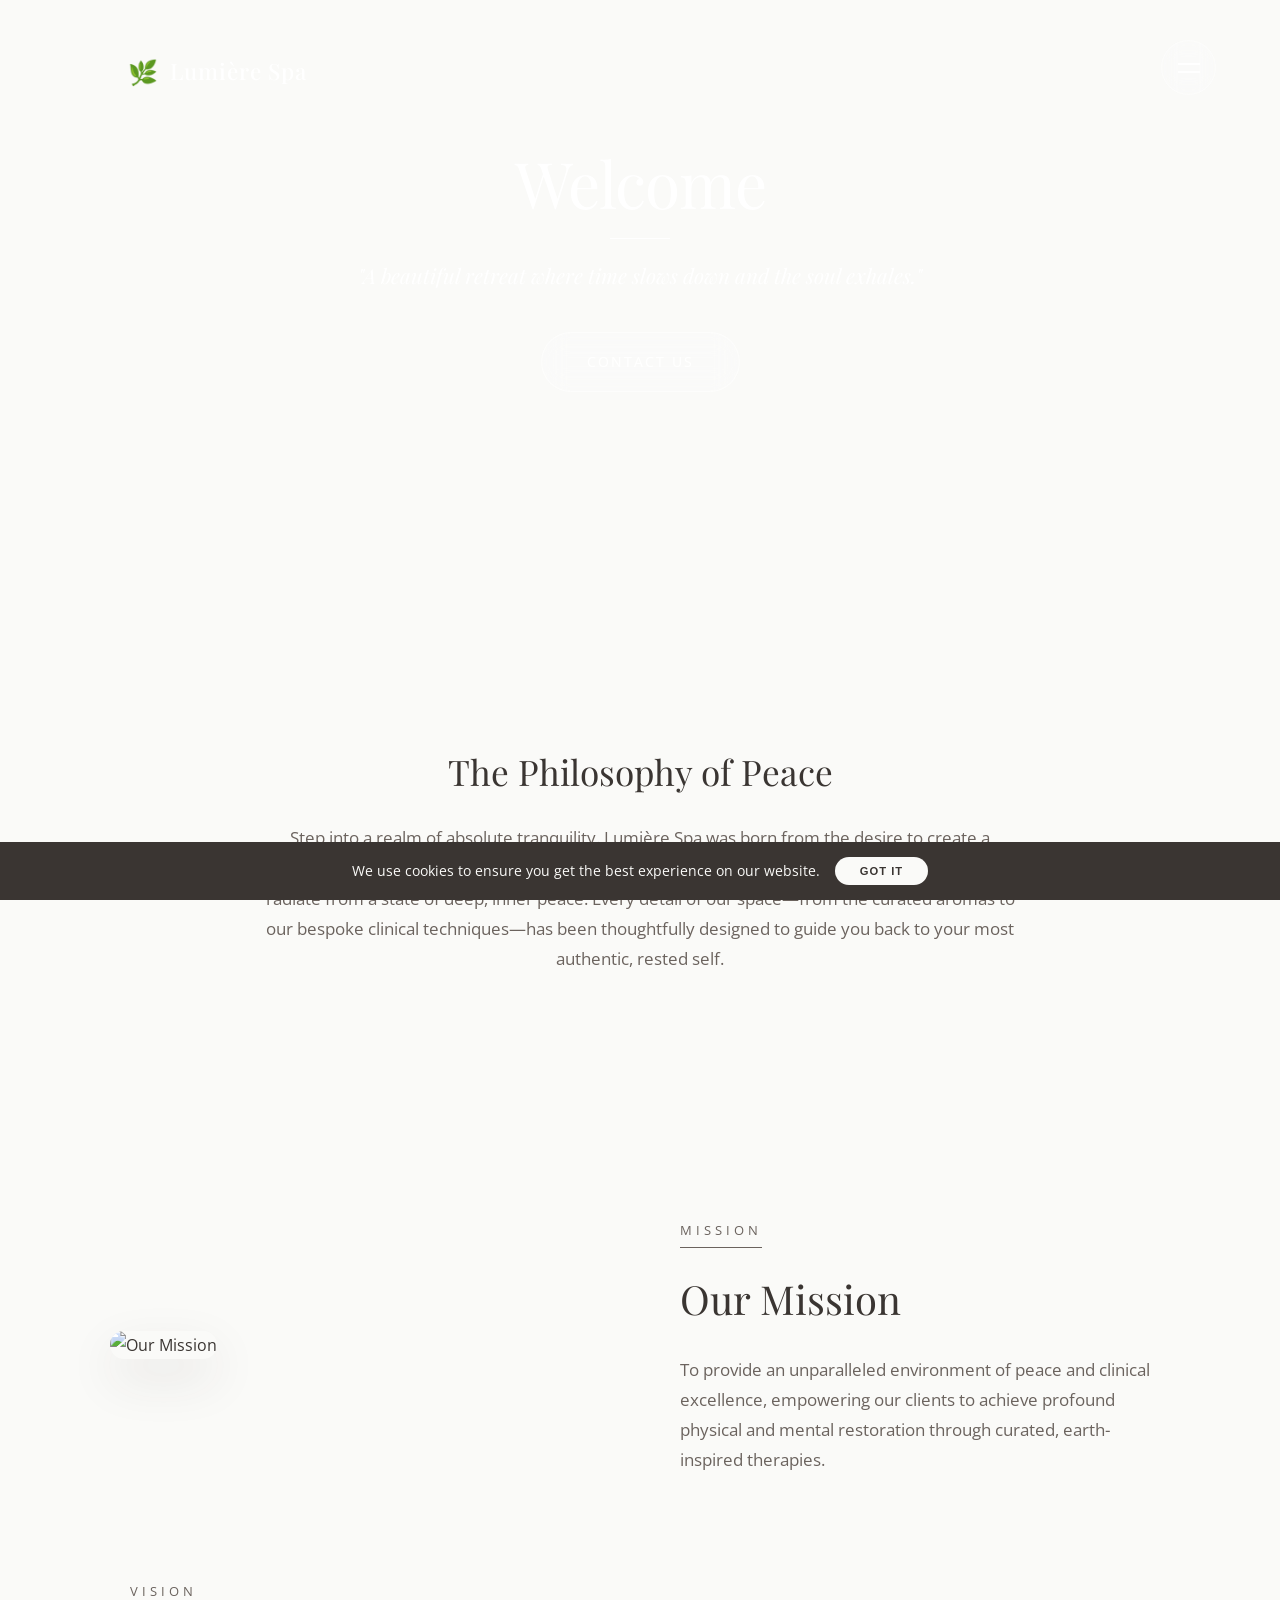
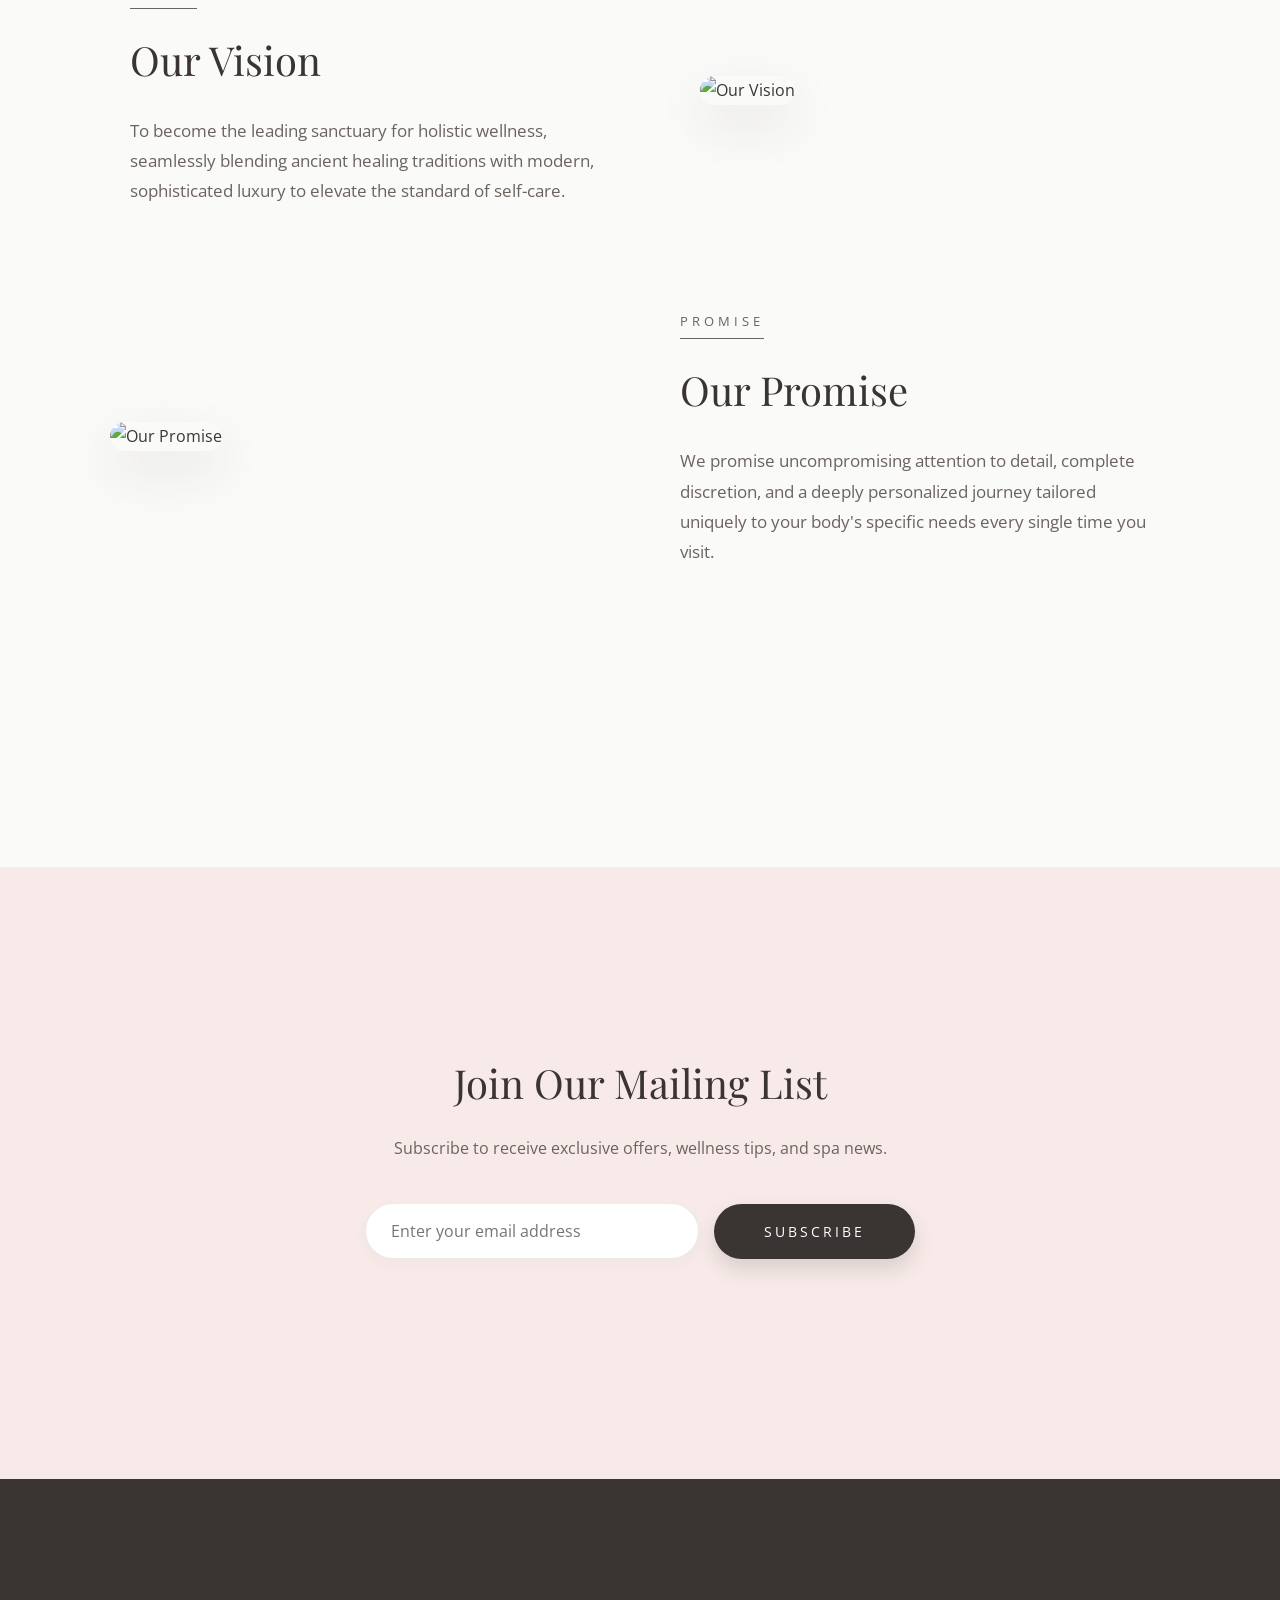
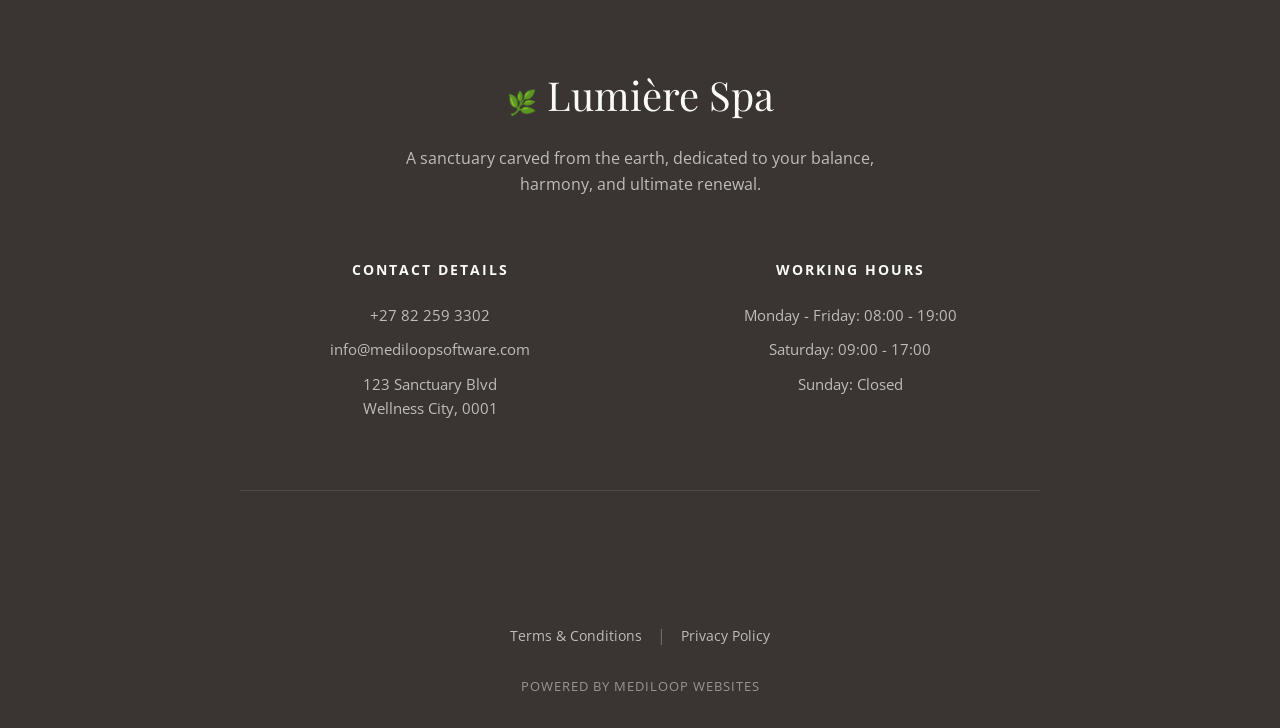
==== commit 56777df4: "Update about.html" ====
--- a/about.html
+++ b/about.html
@@ -109,8 +109,8 @@
             <div class="footer-grid">
                 <div class="footer-col reveal-up" style="transition-delay: 0.1s;">
                     <h4>Contact Details</h4>
-                    <p>+27 (0)12 345 6789</p>
-                    <p>hello@lumiere.co.za</p>
+                    <p>+27 82 259 3302</p>
+                    <p>info@mediloopsoftware.com</p>
                     <p>123 Sanctuary Blvd<br>Wellness City, 0001</p>
                 </div>
                 <div class="footer-col reveal-up" style="transition-delay: 0.2s;">
@@ -137,8 +137,8 @@
             <h2>Book Your Visit</h2>
             <p>How would you like to schedule your sanctuary experience?</p>
             <div class="booking-options">
-                <a href="https://wa.me/27123456789" target="_blank" class="btn-whatsapp">Book via WhatsApp</a>
-                <a href="https://www.fresha.com/" target="_blank" class="btn-fresha">Book via Portal</a>
+                <a href="https://wa.me/27822593302" target="_blank" class="btn-whatsapp">Book via WhatsApp</a>
+                <a href="https://calendar.google.com/" target="_blank" class="btn-fresha">Book via Portal</a>
             </div>
         </div>
     </div>
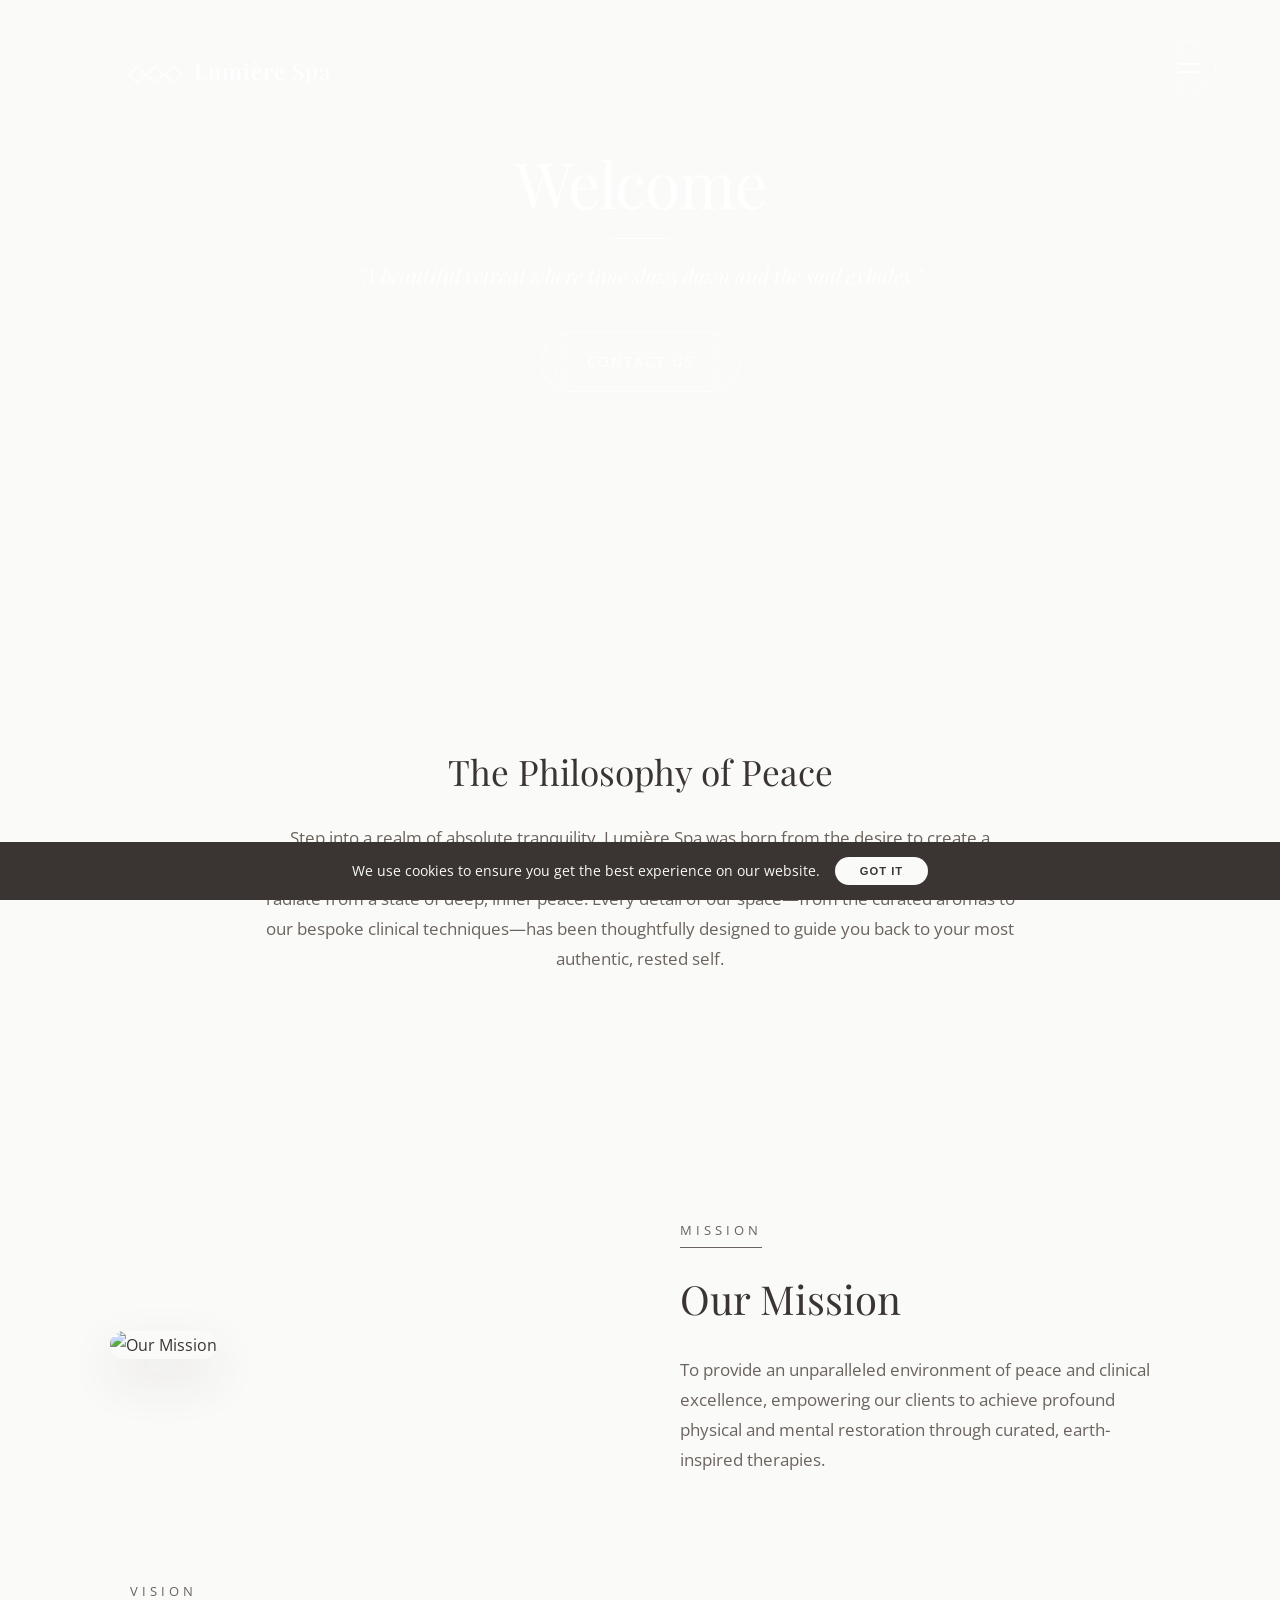
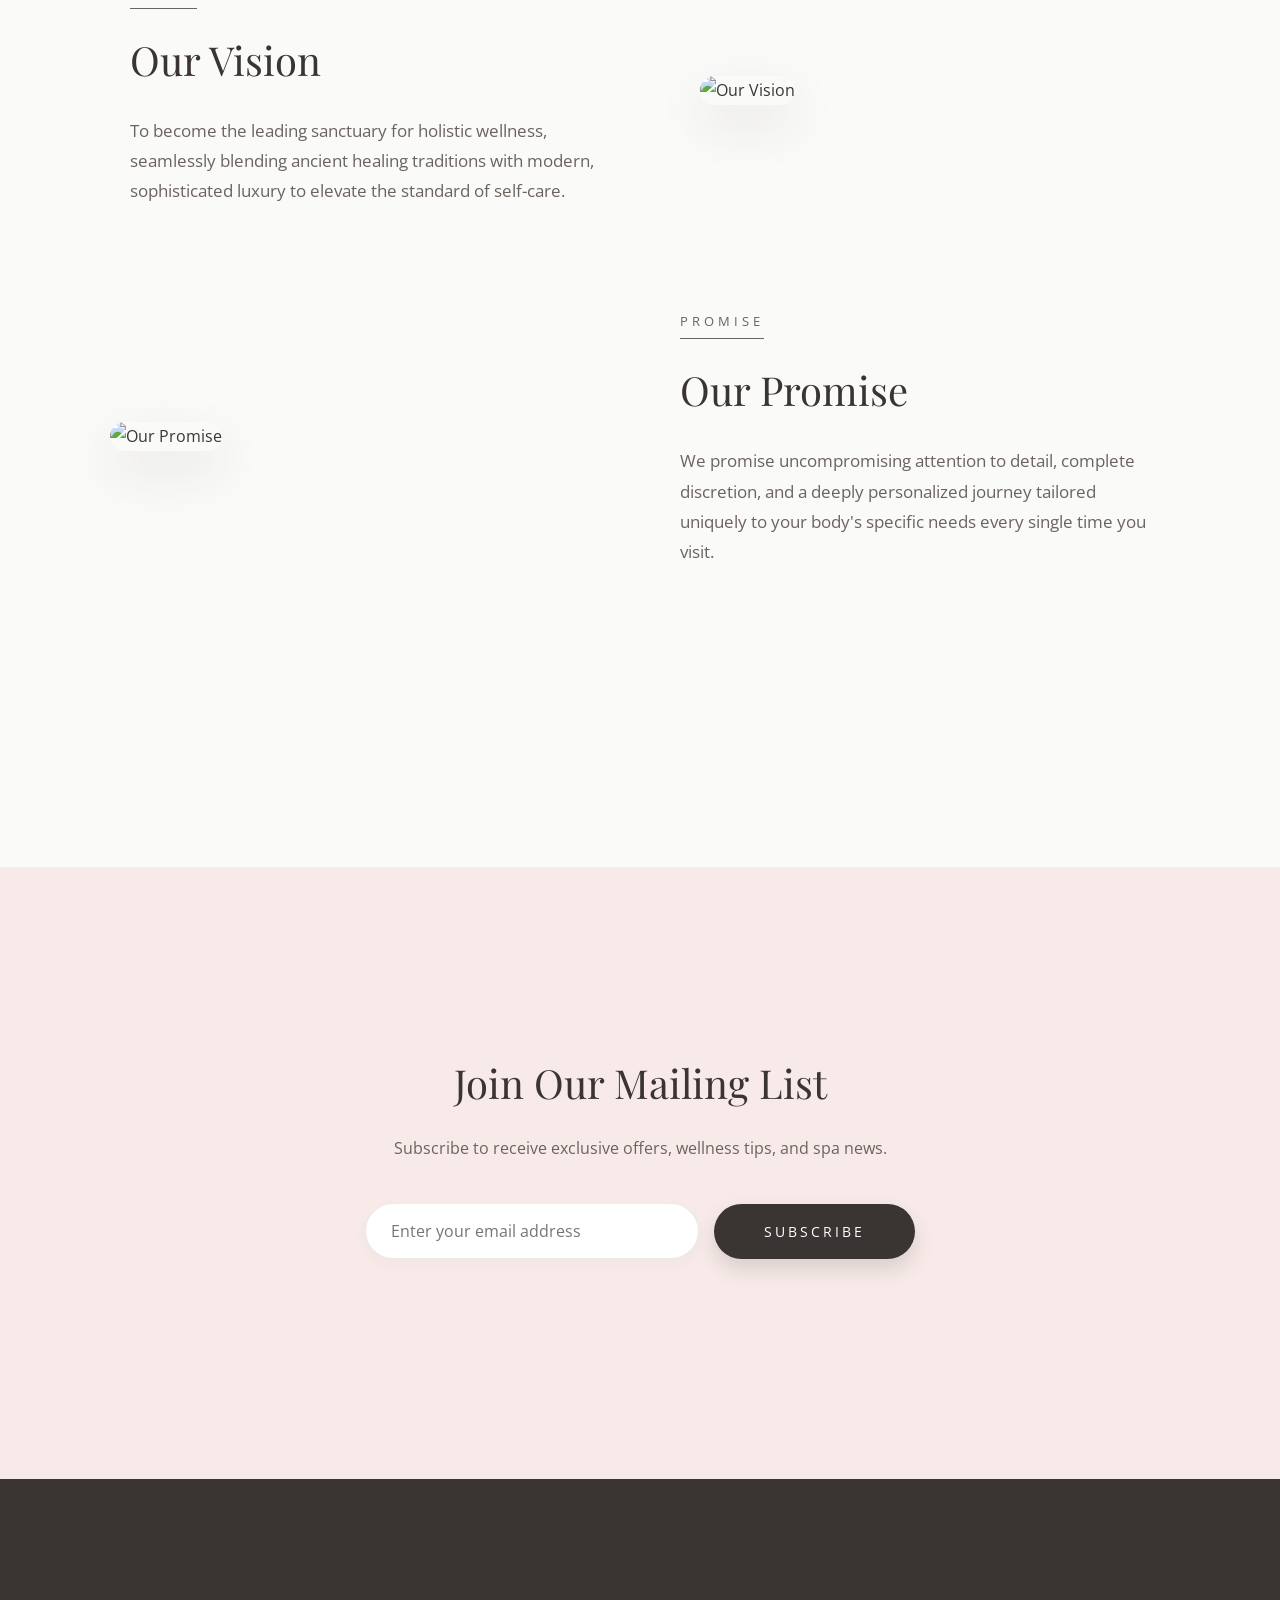
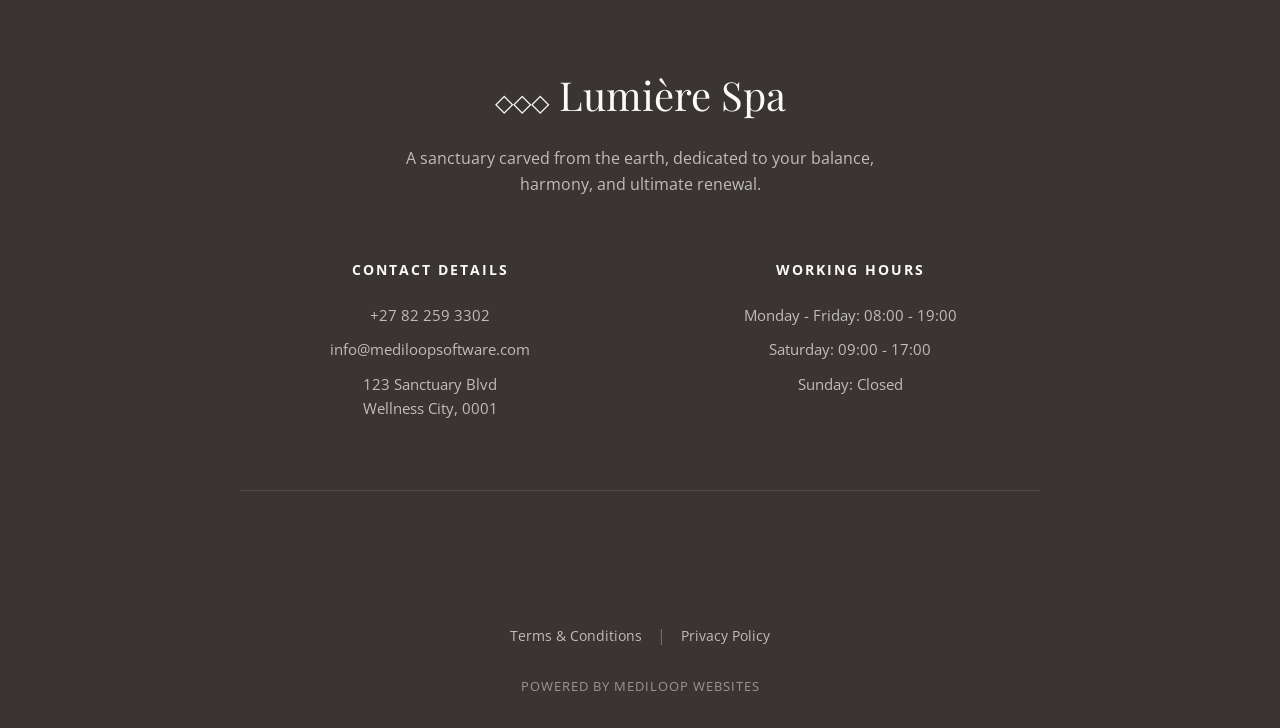
==== commit 9f3442b4: "Update about.html" ====
--- a/about.html
+++ b/about.html
@@ -29,7 +29,7 @@
 
     <header class="hero-sub">
         <div class="hero-nav reveal-up">
-            <span class="logo-icon">🌿</span>
+            <span class="logo-icon">◇◇◇</span>
             <span class="logo-text">Lumière Spa</span>
         </div>
         
@@ -103,7 +103,7 @@
     <footer class="site-footer">
         <div class="container">
             <div class="footer-top reveal-up">
-                <h3 class="footer-logo"><span class="logo-icon">🌿</span> Lumière Spa</h3>
+                <h3 class="footer-logo"><span class="logo-icon">◇◇◇</span> Lumière Spa</h3>
                 <p>A sanctuary carved from the earth, dedicated to your balance, harmony, and ultimate renewal.</p>
             </div>
             <div class="footer-grid">
